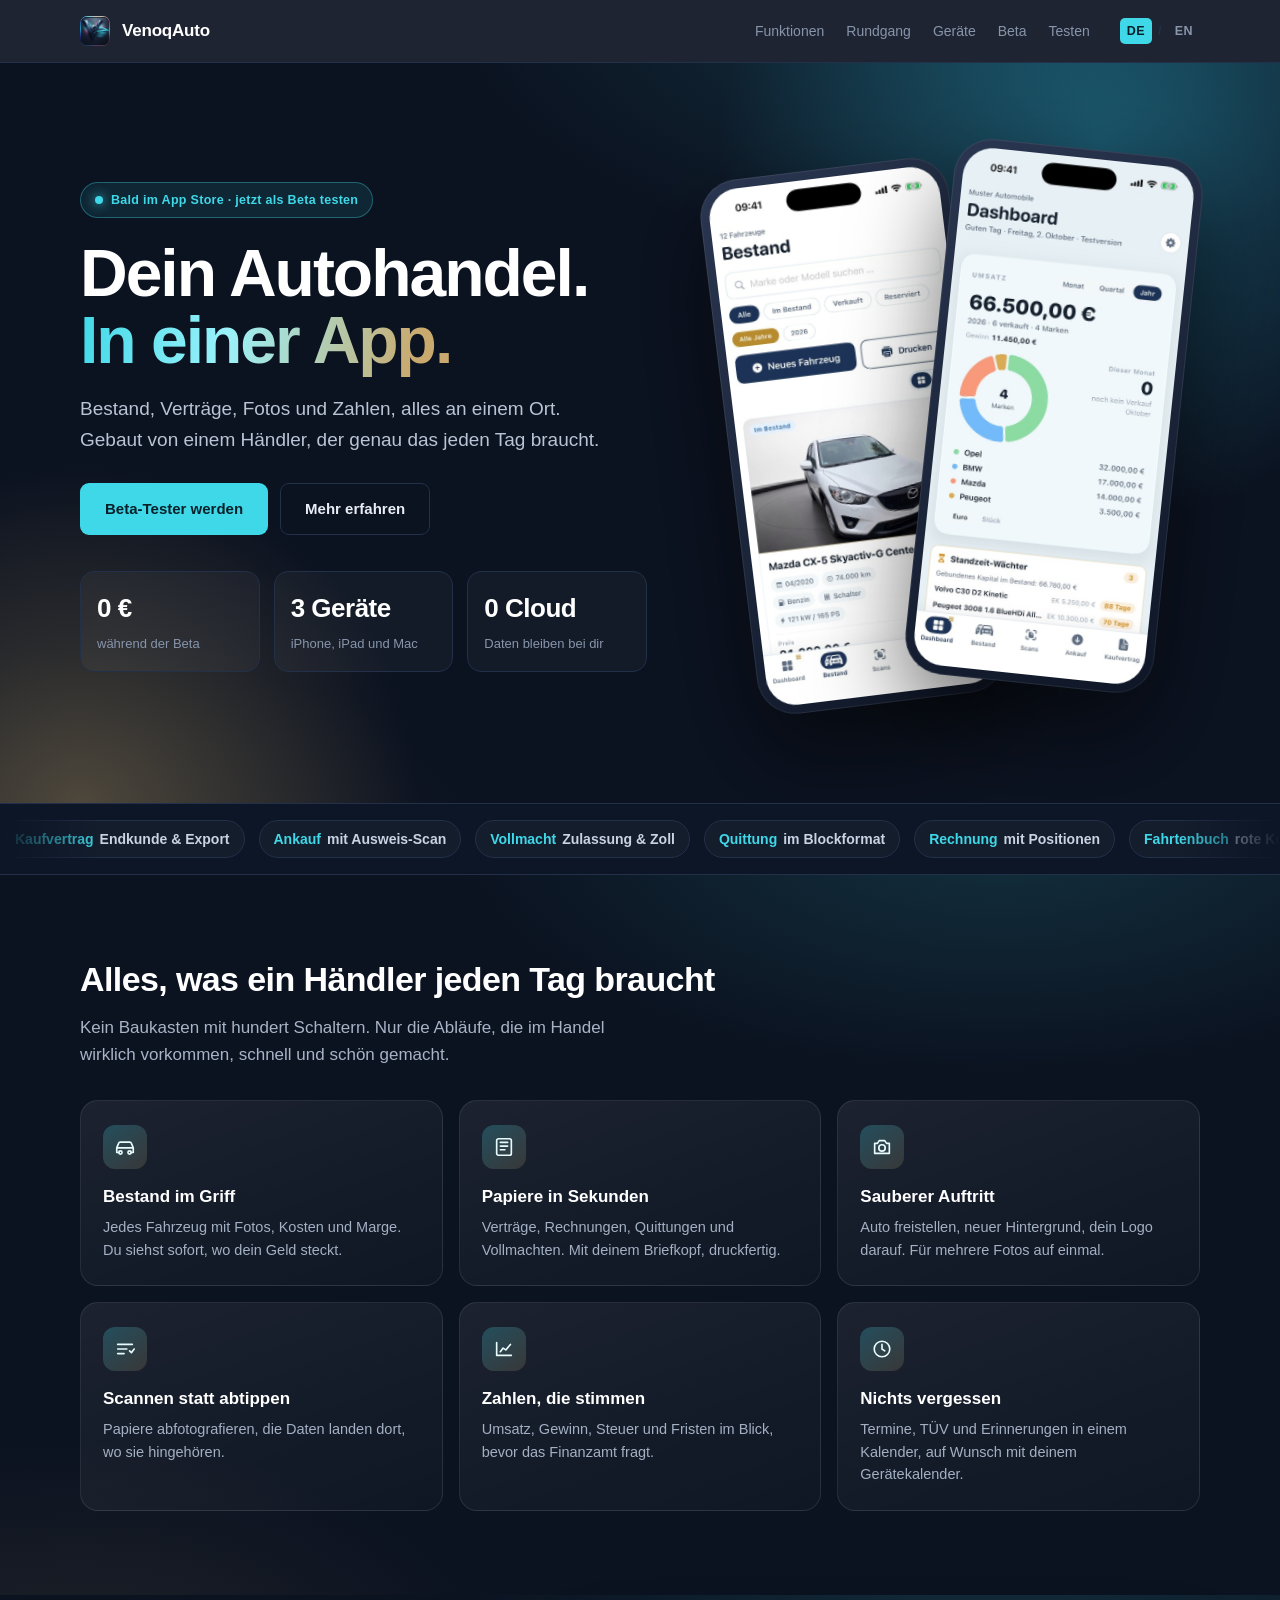
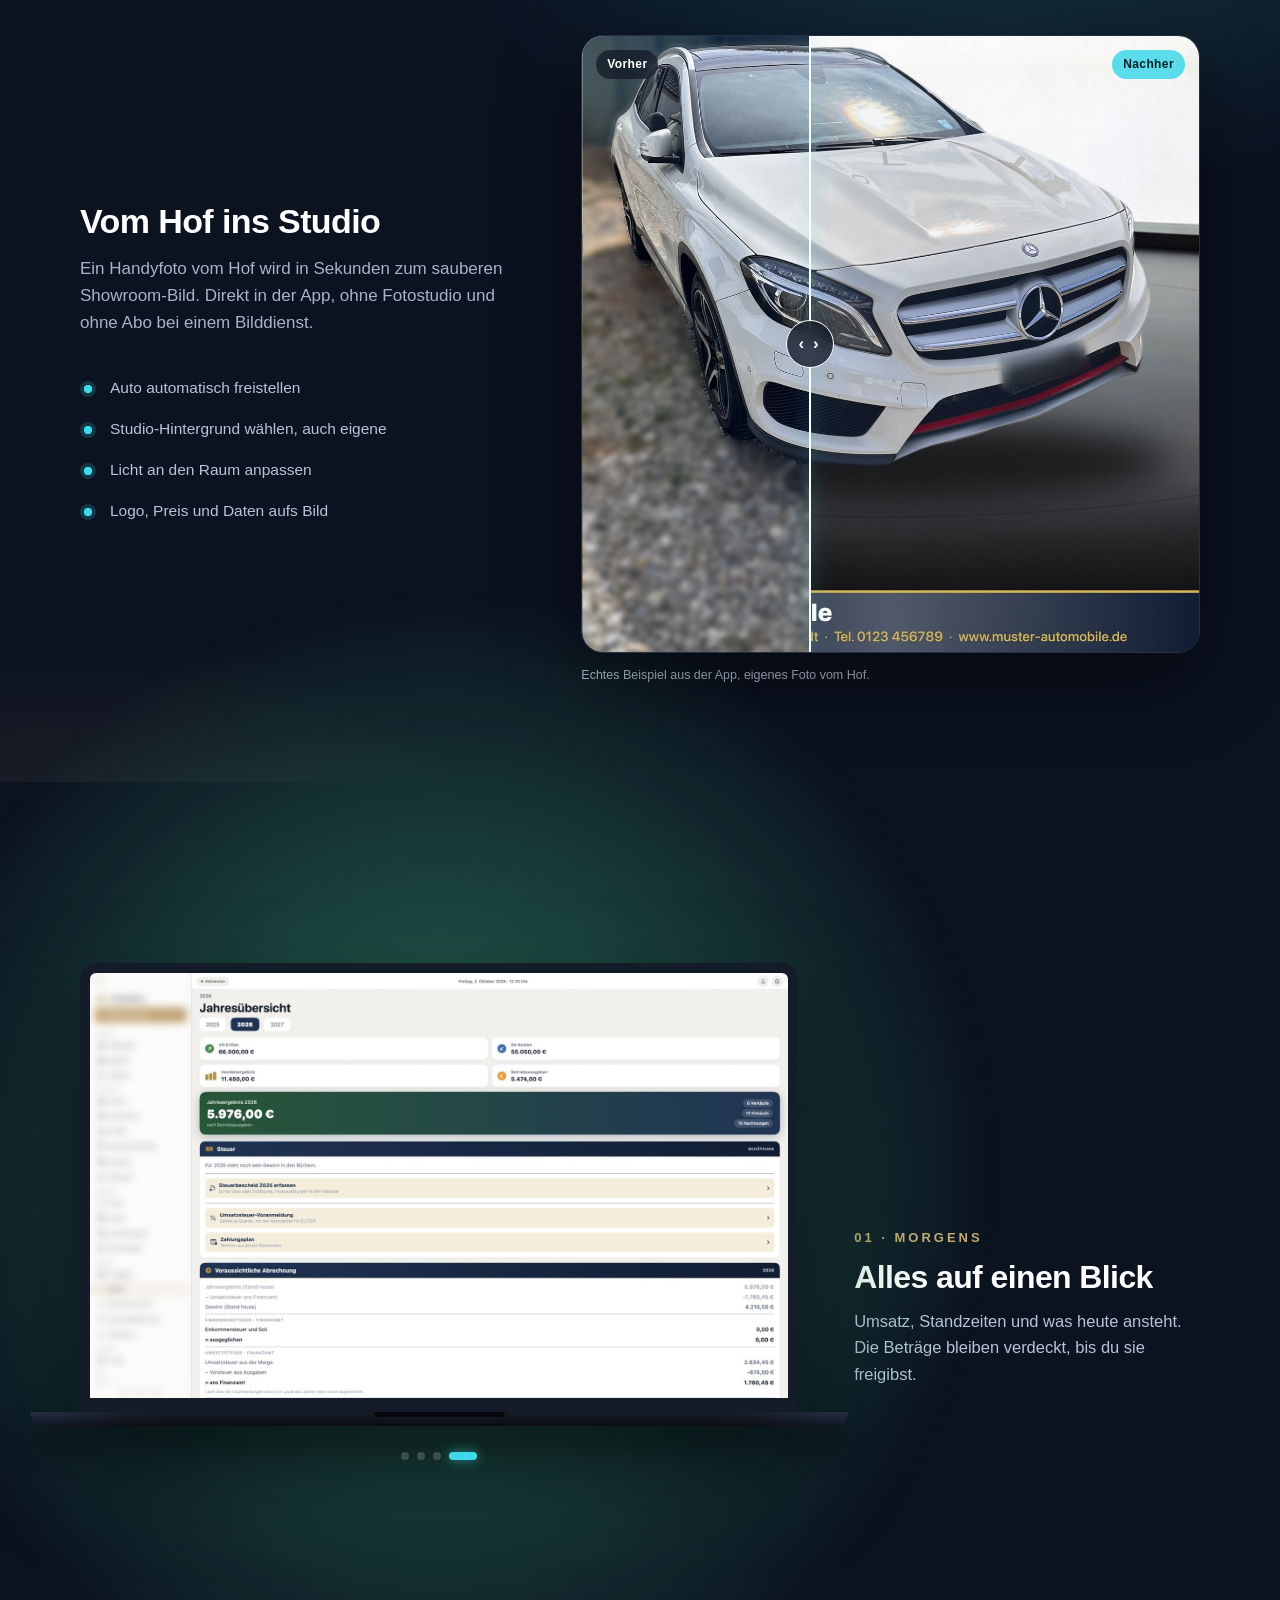
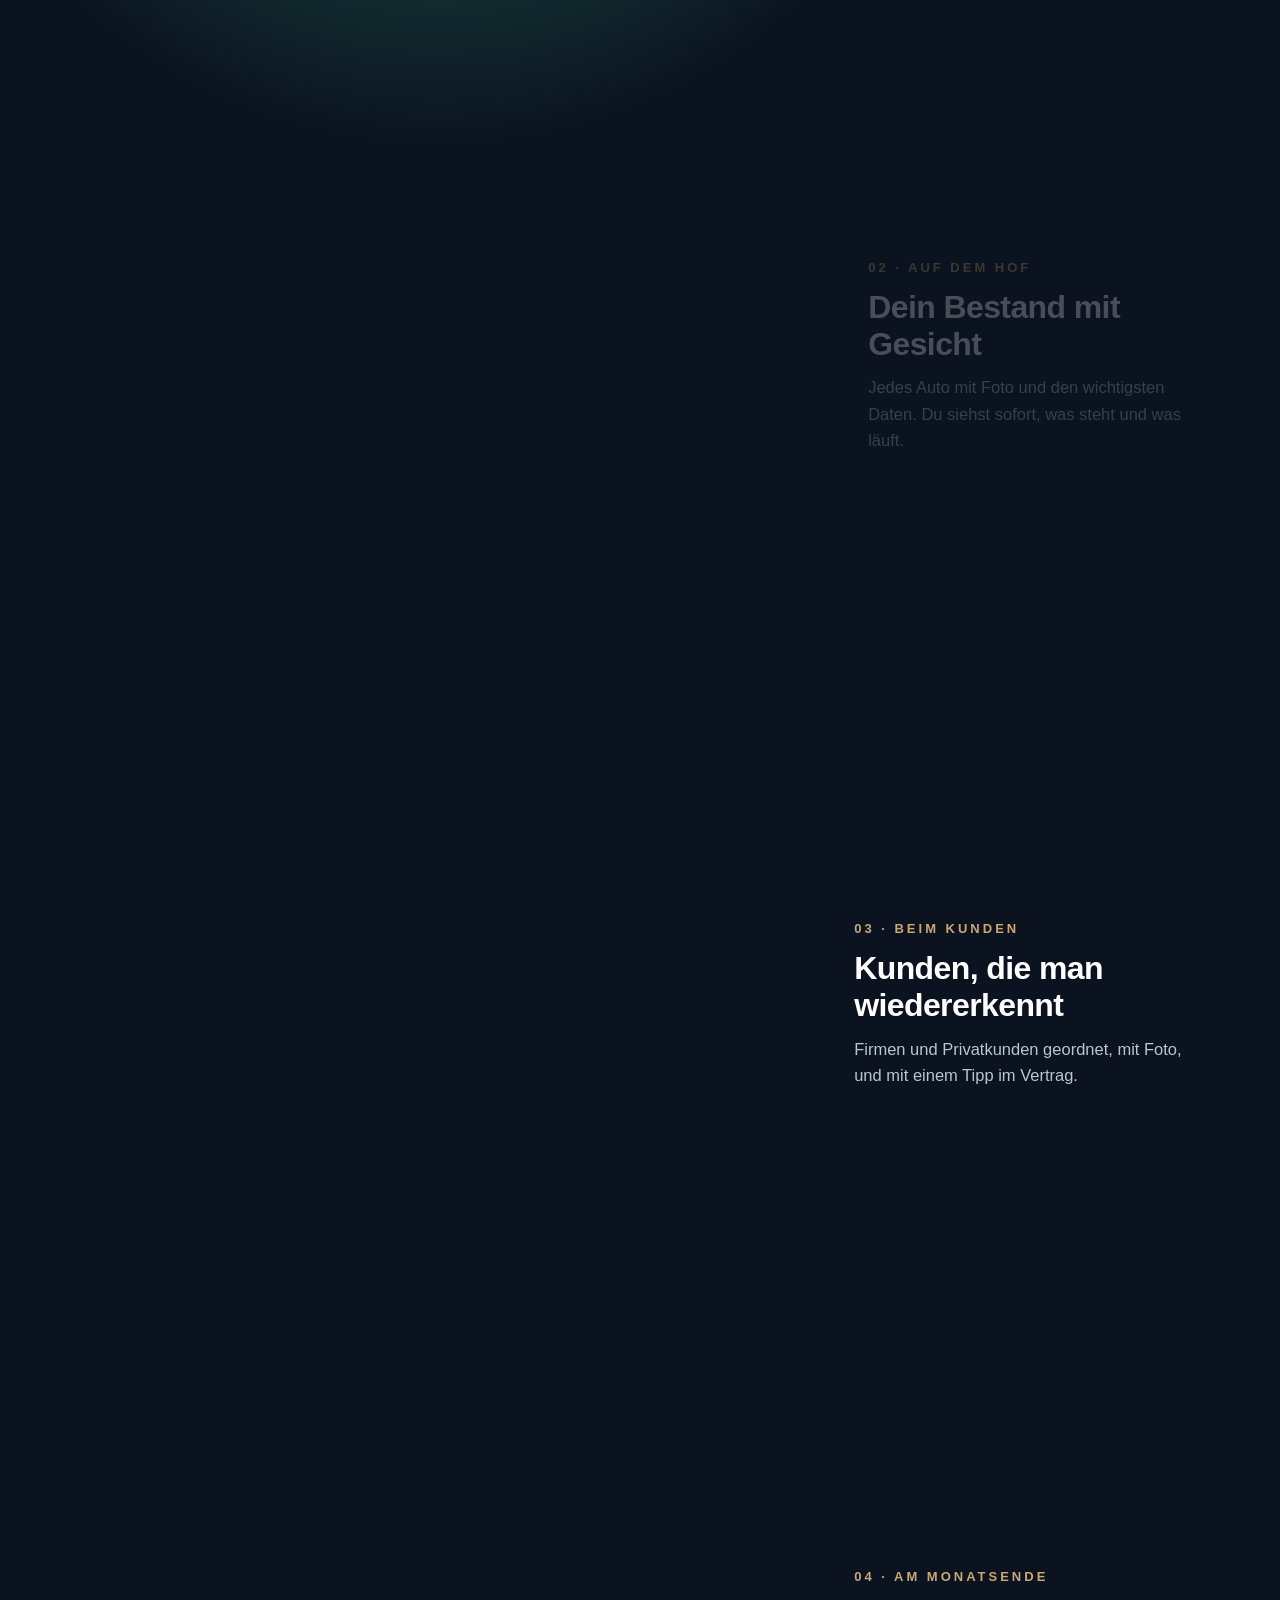
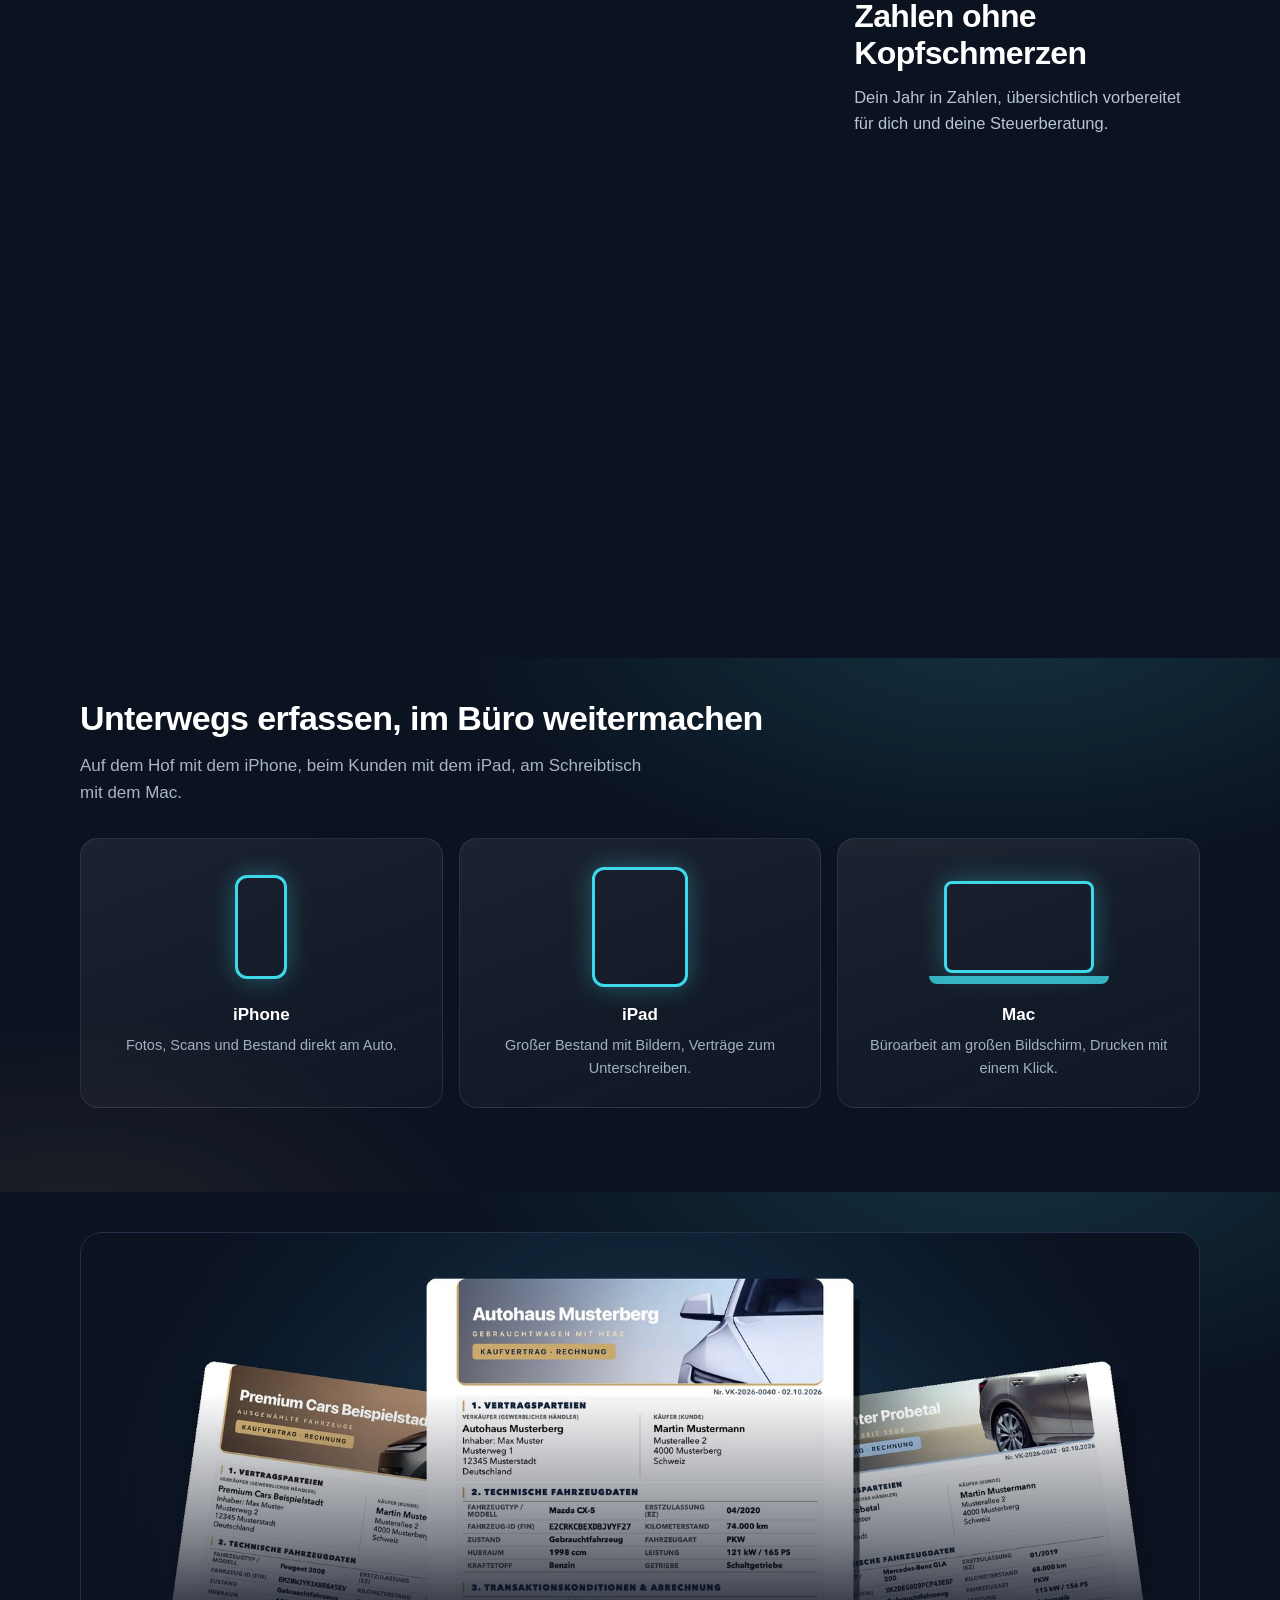
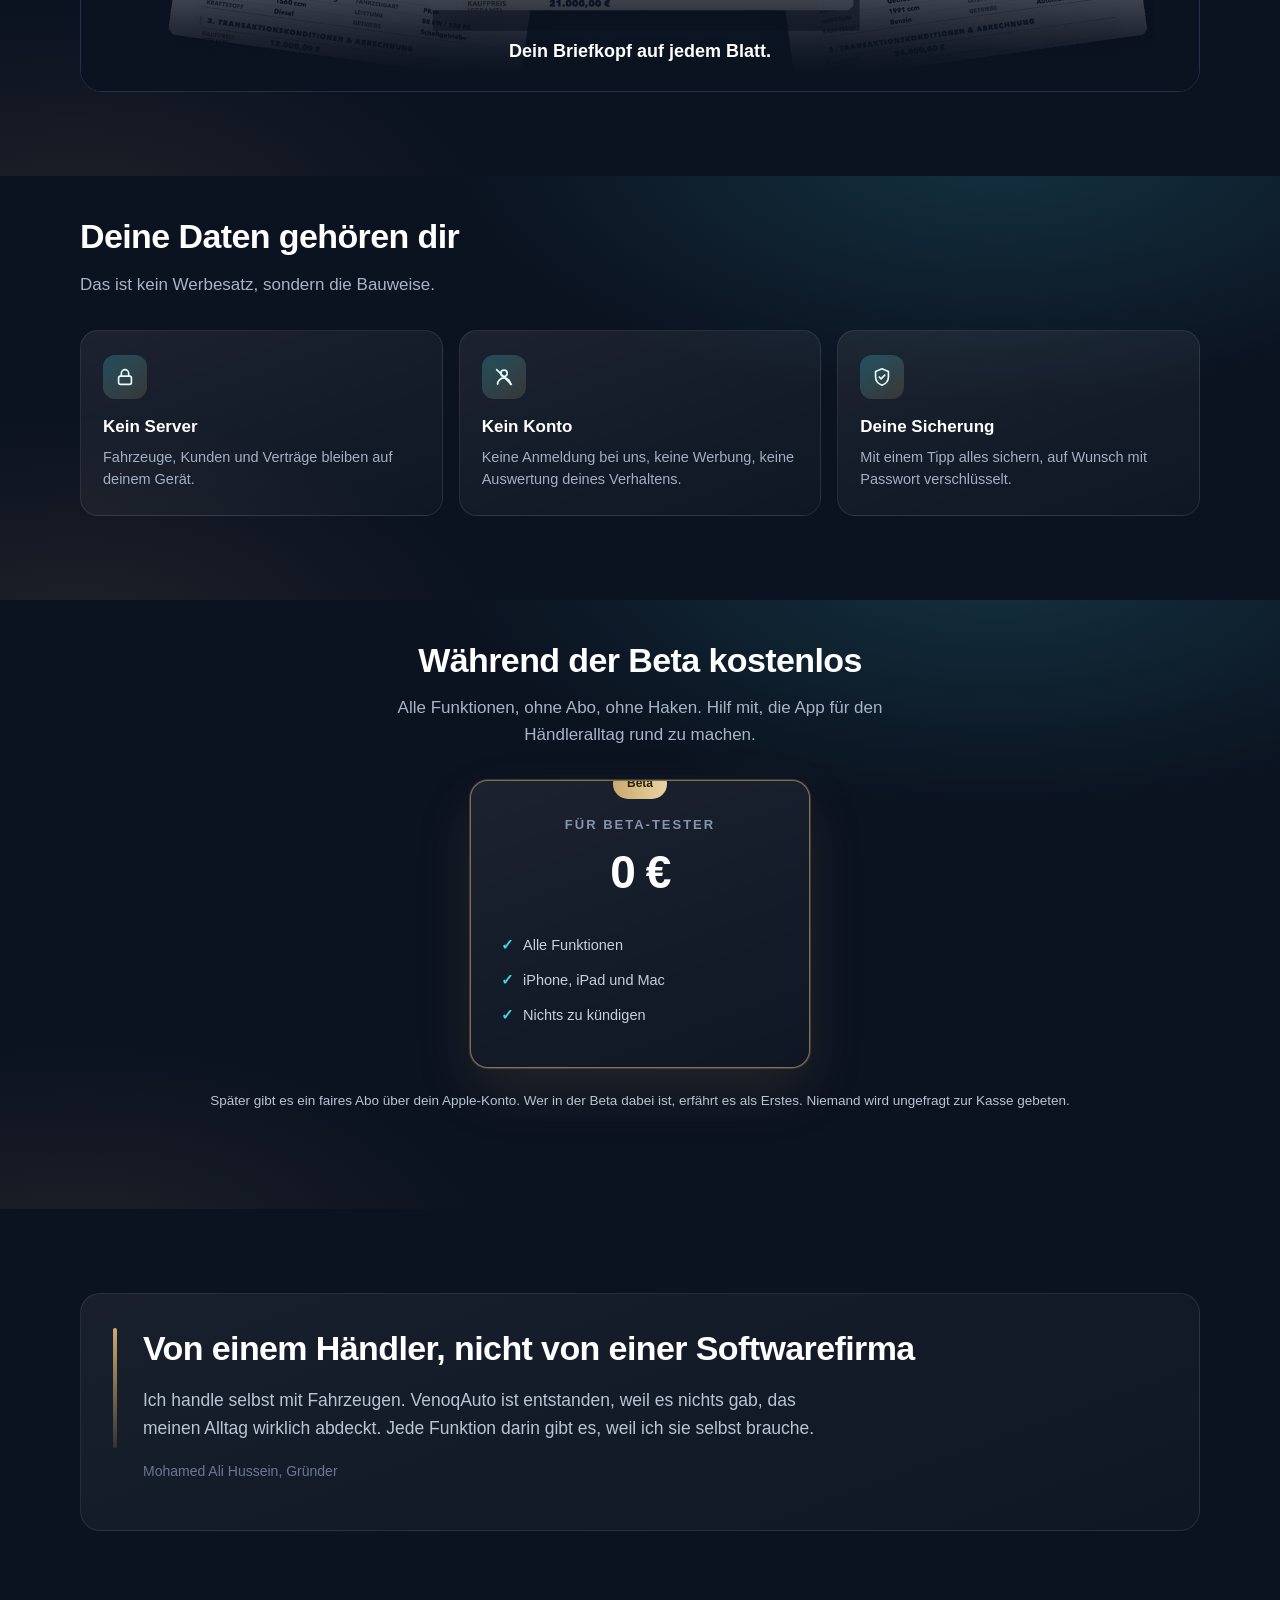
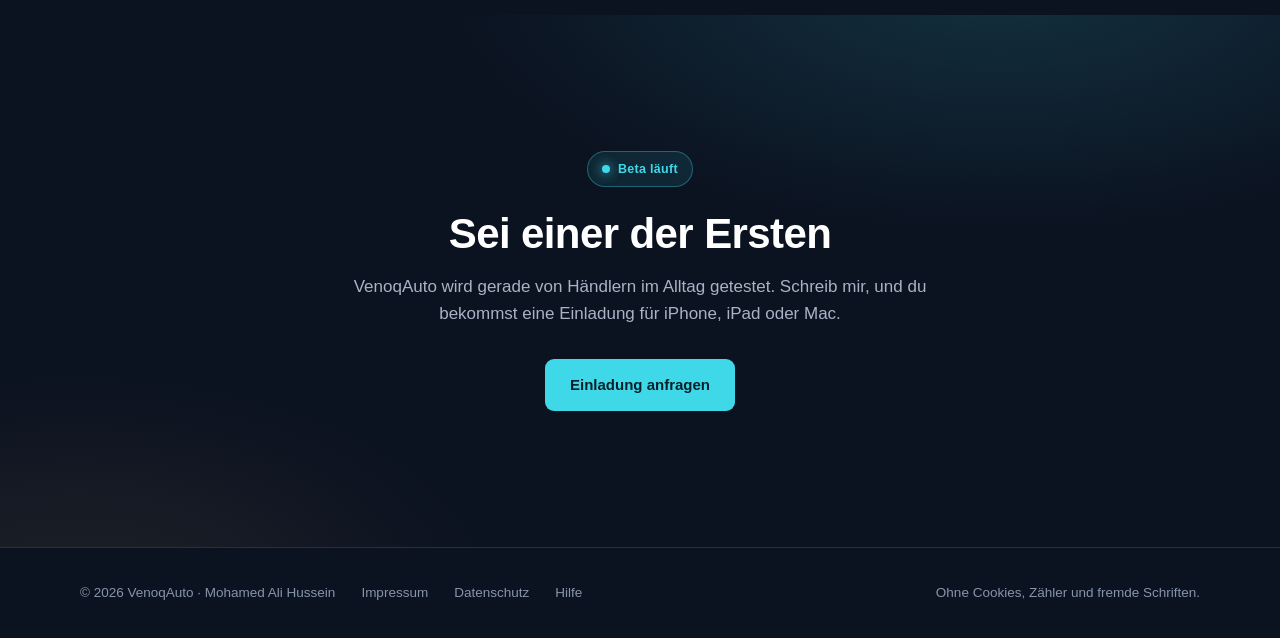
==== index.html @ f3a0720b "VenoqAuto Website Co-Authored-By: Claude Opus 5.5 <noreply@anthropic.com>" ====
<!DOCTYPE html>
<html lang="de">
<head>
<meta charset="utf-8">
<meta name="viewport" content="width=device-width, initial-scale=1">
<title>VenoqAuto · Die App für Fahrzeughändler</title>
<meta name="description" content="Bestand, Verträge, Fotos und Zahlen in einer App für iPhone, iPad und Mac. Von einem Fahrzeughändler gebaut. Deine Daten bleiben auf deinem Gerät.">
<link rel="icon" href="favicon.png">
<link rel="apple-touch-icon" href="bilder/apple-touch-icon.png">
<link rel="alternate" hreflang="en" href="en/index.html">
<link rel="stylesheet" href="style.css">
</head>
<body>
<div class="fortschritt" aria-hidden="true"></div>

<header class="kopf bahn">
  <div class="mitte">
    <img src="icon.png" alt="">
    <span class="name">VenoqAuto</span>
    <nav>
      <a href="#koennen">Funktionen</a>
      <a href="#rundgang">Rundgang</a>
      <a href="#geraete">Geräte</a>
      <a href="#preise">Beta</a>
      <a href="#kontakt">Testen</a>
    </nav>
    <div class="sprache"><a class="aktiv" href="index.html">DE</a><span>/</span><a href="en/index.html">EN</a></div>
  </div>
</header>

<!-- Aufmacher -->
<div class="dunkel">
  <div class="held2 bahn">
    <div class="mitte">
      <div>
        <div class="plakette"><i></i> Bald im App Store · jetzt als Beta testen</div>
        <h1>Dein Autohandel.<br><span class="glanz">In einer App.</span></h1>
        <p class="vor">Bestand, Verträge, Fotos und Zahlen, alles an einem Ort.
        Gebaut von einem Händler, der genau das jeden Tag braucht.</p>
        <div class="knoepfe">
          <a class="knopf knopf-voll" href="#kontakt">Beta-Tester werden</a>
          <a class="knopf knopf-leer" href="#koennen">Mehr erfahren</a>
        </div>
        <div class="leiste-zahlen">
          <div><strong>0 €</strong><span>während der Beta</span></div>
          <div><strong>3 Geräte</strong><span>iPhone, iPad und Mac</span></div>
          <div><strong>0 Cloud</strong><span>Daten bleiben bei dir</span></div>
        </div>
      </div>
      <div class="telefone" aria-hidden="true">
        <div class="telefon a"><img src="bilder/bestand.jpg" alt=""></div>
        <div class="telefon b"><img src="bilder/dashboard.jpg" alt=""></div>
      </div>
    </div>
  </div>
</div>

<div class="laufband" aria-hidden="true"><div class="laufband-maske"><div class="laufband-spur"><span><b>Kaufvertrag</b>Endkunde & Export</span><span><b>Ankauf</b>mit Ausweis-Scan</span><span><b>Vollmacht</b>Zulassung & Zoll</span><span><b>Quittung</b>im Blockformat</span><span><b>Rechnung</b>mit Positionen</span><span><b>Fahrtenbuch</b>rote Kennzeichen</span><span><b>Showroom</b>Hintergrund & Licht</span><span><b>Scans</b>Belege sortiert</span><span><b>Steuer</b>Jahr im Überblick</span><span><b>F-Gas</b>Bericht fertig</span><span><b>Kalender</b>TÜV & Termine</span><span><b>Backup</b>verschlüsselt</span><span><b>Kaufvertrag</b>Endkunde & Export</span><span><b>Ankauf</b>mit Ausweis-Scan</span><span><b>Vollmacht</b>Zulassung & Zoll</span><span><b>Quittung</b>im Blockformat</span><span><b>Rechnung</b>mit Positionen</span><span><b>Fahrtenbuch</b>rote Kennzeichen</span><span><b>Showroom</b>Hintergrund & Licht</span><span><b>Scans</b>Belege sortiert</span><span><b>Steuer</b>Jahr im Überblick</span><span><b>F-Gas</b>Bericht fertig</span><span><b>Kalender</b>TÜV & Termine</span><span><b>Backup</b>verschlüsselt</span></div></div></div>

<!-- Funktionen: Versprechen statt Bauplan -->
<section id="koennen" class="dunkel bahn">
  <div class="mitte">
    <h2 class="zeig">Alles, was ein Händler jeden Tag braucht</h2>
    <p class="leitsatz zeig">Kein Baukasten mit hundert Schaltern. Nur die Abläufe, die im Handel wirklich vorkommen, schnell und schön gemacht.</p>
    <div class="raster">
      <div class="glas zeig">
        <div class="symbol"><svg viewBox="0 0 24 24"><path d="M3 13l2-5a2 2 0 0 1 2-1.3h10A2 2 0 0 1 19 8l2 5v5h-2.5M3 13v5h2.5M3 13h18"/><circle cx="7" cy="18" r="1.8"/><circle cx="17" cy="18" r="1.8"/></svg></div>
        <h3>Bestand im Griff</h3>
        <p>Jedes Fahrzeug mit Fotos, Kosten und Marge. Du siehst sofort, wo dein Geld steckt.</p>
      </div>
      <div class="glas zeig">
        <div class="symbol"><svg viewBox="0 0 24 24"><rect x="4" y="3" width="16" height="18" rx="2"/><path d="M8 7h8M8 11h8M8 15h5"/></svg></div>
        <h3>Papiere in Sekunden</h3>
        <p>Verträge, Rechnungen, Quittungen und Vollmachten. Mit deinem Briefkopf, druckfertig.</p>
      </div>
      <div class="glas zeig">
        <div class="symbol"><svg viewBox="0 0 24 24"><path d="M4 8h3l2-3h6l2 3h3v11H4z"/><circle cx="12" cy="13" r="3.5"/></svg></div>
        <h3>Sauberer Auftritt</h3>
        <p>Auto freistellen, neuer Hintergrund, dein Logo darauf. Für mehrere Fotos auf einmal.</p>
      </div>
      <div class="glas zeig">
        <div class="symbol"><svg viewBox="0 0 24 24"><path d="M4 7h16M4 12h10M4 17h7"/><path d="M17 14l2 2 3-4"/></svg></div>
        <h3>Scannen statt abtippen</h3>
        <p>Papiere abfotografieren, die Daten landen dort, wo sie hingehören.</p>
      </div>
      <div class="glas zeig">
        <div class="symbol"><svg viewBox="0 0 24 24"><path d="M4 19V5M4 19h16"/><path d="M8 15l3-4 3 2 5-6"/></svg></div>
        <h3>Zahlen, die stimmen</h3>
        <p>Umsatz, Gewinn, Steuer und Fristen im Blick, bevor das Finanzamt fragt.</p>
      </div>
      <div class="glas zeig">
        <div class="symbol"><svg viewBox="0 0 24 24"><circle cx="12" cy="12" r="8.5"/><path d="M12 7v5l3 2"/></svg></div>
        <h3>Nichts vergessen</h3>
        <p>Termine, TÜV und Erinnerungen in einem Kalender, auf Wunsch mit deinem Gerätekalender.</p>
      </div>
    </div>
  </div>
</section>

<section id="showroom" class="dunkel bahn">
  <div class="mitte vn-gitter">
    <div class="zeig">
      <h2>Vom Hof ins Studio</h2>
      <p class="leitsatz">Ein Handyfoto vom Hof wird in Sekunden zum sauberen Showroom-Bild. Direkt in der App, ohne Fotostudio und ohne Abo bei einem Bilddienst.</p>
      <ul><li>Auto automatisch freistellen</li><li>Studio-Hintergrund wählen, auch eigene</li><li>Licht an den Raum anpassen</li><li>Logo, Preis und Daten aufs Bild</li></ul>
    </div>
    <div class="zeig">
      <div class="vergleich" style="--pos:50%">
        <img src="bilder/showroom_nachher.jpg" alt="Showroom-Bild aus der App" loading="lazy">
        <img class="vorher" src="bilder/showroom_vorher.jpg" alt="Originalfoto vom Hof" loading="lazy">
        <div class="griff"></div>
        <span class="etikett l">Vorher</span><span class="etikett r">Nachher</span>
        <input type="range" min="0" max="100" value="50" aria-label="Vorher und Nachher vergleichen">
      </div>
      <p class="vn-fuss">Echtes Beispiel aus der App, eigenes Foto vom Hof.</p>
    </div>
  </div>
</section>

<!-- Rundgang: Mac bleibt stehen, Bildschirm wechselt beim Scrollen -->
<section id="rundgang" class="dunkel bahn rundgang">
  <div class="mitte rg-gitter">
    <div class="rg-buehne" aria-hidden="true">
      <div class="rg-licht"></div>
      <div class="mac">
        <div class="mac-schirm">
          <img class="rg-bild aktiv" src="bilder/mac_dashboard.jpg" alt="">
          <img class="rg-bild" src="bilder/mac_bestand.jpg" alt="" loading="lazy">
          <img class="rg-bild" src="bilder/mac_kunden.jpg" alt="" loading="lazy">
          <img class="rg-bild" src="bilder/mac_steuer.jpg" alt="" loading="lazy">
        </div>
        <div class="mac-fuss"></div>
      </div>
      <div class="rg-punkte"><i class="aktiv"></i><i></i><i></i><i></i></div>
    </div>
    <div class="rg-texte">
      <div class="rg-schritt aktiv" data-farbe="rgba(63,216,232,.55)">
        <span class="nr">01 · MORGENS</span>
        <h3>Alles auf einen Blick</h3>
        <p>Umsatz, Standzeiten und was heute ansteht. Die Beträge bleiben verdeckt, bis du sie freigibst.</p>
        <img class="rg-handy" src="bilder/mac_dashboard.jpg" alt="Dashboard der App" loading="lazy">
      </div>
      <div class="rg-schritt" data-farbe="rgba(201,169,110,.55)">
        <span class="nr">02 · AUF DEM HOF</span>
        <h3>Dein Bestand mit Gesicht</h3>
        <p>Jedes Auto mit Foto und den wichtigsten Daten. Du siehst sofort, was steht und was läuft.</p>
        <img class="rg-handy" src="bilder/mac_bestand.jpg" alt="Fahrzeugbestand als Kacheln" loading="lazy">
      </div>
      <div class="rg-schritt" data-farbe="rgba(120,140,255,.50)">
        <span class="nr">03 · BEIM KUNDEN</span>
        <h3>Kunden, die man wiedererkennt</h3>
        <p>Firmen und Privatkunden geordnet, mit Foto, und mit einem Tipp im Vertrag.</p>
        <img class="rg-handy" src="bilder/mac_kunden.jpg" alt="Kundenliste" loading="lazy">
      </div>
      <div class="rg-schritt" data-farbe="rgba(70,200,140,.50)">
        <span class="nr">04 · AM MONATSENDE</span>
        <h3>Zahlen ohne Kopfschmerzen</h3>
        <p>Dein Jahr in Zahlen, übersichtlich vorbereitet für dich und deine Steuerberatung.</p>
        <img class="rg-handy" src="bilder/mac_steuer.jpg" alt="Jahresübersicht" loading="lazy">
      </div>
    </div>
  </div>
</section>

<!-- Geraete -->
<section id="geraete" class="dunkel bahn">
  <div class="mitte">
    <h2 class="zeig">Unterwegs erfassen, im Büro weitermachen</h2>
    <p class="leitsatz zeig">Auf dem Hof mit dem iPhone, beim Kunden mit dem iPad, am Schreibtisch mit dem Mac.</p>
    <div class="geraete">
      <div class="glas geraet zeig"><div class="bildchen"><div class="form-phone"></div></div><h3>iPhone</h3><p>Fotos, Scans und Bestand direkt am Auto.</p></div>
      <div class="glas geraet zeig"><div class="bildchen"><div class="form-pad"></div></div><h3>iPad</h3><p>Großer Bestand mit Bildern, Verträge zum Unterschreiben.</p></div>
      <div class="glas geraet zeig"><div class="bildchen"><div class="form-mac"></div></div><h3>Mac</h3><p>Büroarbeit am großen Bildschirm, Drucken mit einem Klick.</p></div>
    </div>
  </div>
</section>

<!-- Papiere: nur ein Anschnitt -->
<section class="dunkel bahn">
  <div class="mitte">
    <div class="vorhang zeig">
      <img src="bilder/papiere_banner.jpg" alt="Fertige Vordrucke aus der App mit eigenem Briefkopf" loading="lazy">
      <div class="ueber">Dein Briefkopf auf jedem Blatt.</div>
    </div>
  </div>
</section>

<!-- Datenschutz-Versprechen -->
<section id="daten" class="dunkel bahn">
  <div class="mitte">
    <h2 class="zeig">Deine Daten gehören dir</h2>
    <p class="leitsatz zeig">Das ist kein Werbesatz, sondern die Bauweise.</p>
    <div class="raster">
      <div class="glas zeig"><div class="symbol"><svg viewBox="0 0 24 24"><rect x="5" y="11" width="14" height="9" rx="2"/><path d="M8 11V8a4 4 0 0 1 8 0v3"/></svg></div><h3>Kein Server</h3><p>Fahrzeuge, Kunden und Verträge bleiben auf deinem Gerät.</p></div>
      <div class="glas zeig"><div class="symbol"><svg viewBox="0 0 24 24"><circle cx="12" cy="8" r="3.5"/><path d="M5 20a7 7 0 0 1 14 0"/><path d="M4 4l16 16"/></svg></div><h3>Kein Konto</h3><p>Keine Anmeldung bei uns, keine Werbung, keine Auswertung deines Verhaltens.</p></div>
      <div class="glas zeig"><div class="symbol"><svg viewBox="0 0 24 24"><path d="M12 3l7 3v6c0 4.5-3 7.5-7 9-4-1.5-7-4.5-7-9V6z"/><path d="M9 12l2 2 4-4"/></svg></div><h3>Deine Sicherung</h3><p>Mit einem Tipp alles sichern, auf Wunsch mit Passwort verschlüsselt.</p></div>
    </div>
  </div>
</section>

<!-- Beta: kostenlos -->
<section id="preise" class="dunkel bahn">
  <div class="mitte">
    <h2 class="zeig" style="text-align:center">Während der Beta kostenlos</h2>
    <p class="leitsatz zeig" style="text-align:center;margin-left:auto;margin-right:auto">Alle Funktionen, ohne Abo, ohne Haken. Hilf mit, die App für den Händleralltag rund zu machen.</p>
    <div class="preise" style="grid-template-columns:minmax(0,340px);justify-content:center">
      <div class="glas preis empfohlen zeig">
        <div class="band">Beta</div>
        <div class="titel">Für Beta-Tester</div>
        <div class="betrag">0 €</div>
        <ul><li>Alle Funktionen</li><li>iPhone, iPad und Mac</li><li>Nichts zu kündigen</li></ul>
      </div>
    </div>
    <p class="preis-fuss zeig">Später gibt es ein faires Abo über dein Apple-Konto. Wer in der Beta dabei ist, erfährt es als Erstes. Niemand wird ungefragt zur Kasse gebeten.</p>
  </div>
</section>

<!-- Gruender, kurz -->
<section class="bahn gruender-band">
  <div class="mitte">
    <div class="gruender">
      <div class="strich"></div>
      <div>
        <h2>Von einem Händler, nicht von einer Softwarefirma</h2>
        <p>Ich handle selbst mit Fahrzeugen. VenoqAuto ist entstanden, weil es nichts gab,
        das meinen Alltag wirklich abdeckt. Jede Funktion darin gibt es, weil ich sie selbst brauche.</p>
        <p class="signatur">Mohamed Ali Hussein, Gründer</p>
      </div>
    </div>
  </div>
</section>

<!-- Beta -->
<section id="kontakt" class="dunkel">
  <div class="ruf">
    <div class="mitte">
      <div class="plakette"><i></i> Beta läuft</div>
      <h2>Sei einer der Ersten</h2>
      <p class="leitsatz" style="margin-left:auto;margin-right:auto">VenoqAuto wird gerade von Händlern im Alltag getestet. Schreib mir, und du bekommst eine Einladung für iPhone, iPad oder Mac.</p>
      <div class="knoepfe" style="justify-content:center">
        <a class="knopf knopf-voll" href="mailto:info@venoqauto.de?subject=VenoqAuto%20Beta">Einladung anfragen</a>
      </div>
    </div>
  </div>
</section>

<footer class="fuss bahn">
  <div class="mitte">
    <span>© 2026 VenoqAuto · Mohamed Ali Hussein</span>
    <a href="impressum.html">Impressum</a>
    <a href="datenschutz.html">Datenschutz</a>
    <a href="support.html">Hilfe</a>
    <span class="rechts">Ohne Cookies, Zähler und fremde Schriften.</span>
  </div>
</footer>

<script>
// Sanftes Einblenden beim Scrollen. Ohne JavaScript ist alles sofort sichtbar.
(function () {
  var teile = document.querySelectorAll('.zeig');
  if (!('IntersectionObserver' in window)) { teile.forEach(function (t) { t.classList.add('da'); }); return; }
  var b = new IntersectionObserver(function (e) {
    e.forEach(function (x) { if (x.isIntersecting) { x.target.classList.add('da'); b.unobserve(x.target); } });
  }, { threshold: 0.12 });
  teile.forEach(function (t) { b.observe(t); });
})();

// Rundgang: der Abschnitt in der Bildschirmmitte bestimmt das Bild im Mac.
(function () {
  var schritte = document.querySelectorAll('.rg-schritt');
  var bilder = document.querySelectorAll('.rg-bild');
  var punkte = document.querySelectorAll('.rg-punkte i');
  var licht = document.querySelector('.rg-licht');
  if (!schritte.length || !('IntersectionObserver' in window)) return;
  function zeige(i) {
    schritte.forEach(function (s, k) { s.classList.toggle('aktiv', k === i); });
    bilder.forEach(function (b, k) { b.classList.toggle('aktiv', k === i); });
    punkte.forEach(function (p, k) { p.classList.toggle('aktiv', k === i); });
    if (licht) licht.style.background = 'radial-gradient(closest-side, ' + schritte[i].dataset.farbe + ', rgba(0,0,0,0))';
  }
  var b = new IntersectionObserver(function (e) {
    e.forEach(function (x) { if (x.isIntersecting) zeige([].indexOf.call(schritte, x.target)); });
  }, { rootMargin: '-45% 0px -45% 0px' });
  schritte.forEach(function (s) { b.observe(s); });
})();

// Fortschritt, Lichtkarten, Telefon-Neigung, Vorher/Nachher (02.10.2026)
(function () {
  var ruhig = window.matchMedia('(prefers-reduced-motion: reduce)').matches;
  var balken = document.querySelector('.fortschritt');
  function scroll() {
    var h = document.documentElement, max = h.scrollHeight - h.clientHeight;
    if (balken) balken.style.transform = 'scaleX(' + (max > 0 ? h.scrollTop / max : 0) + ')';
  }
  window.addEventListener('scroll', scroll, { passive: true }); scroll();
  document.querySelectorAll('.glas').forEach(function (k) {
    k.addEventListener('pointermove', function (e) {
      var r = k.getBoundingClientRect();
      k.style.setProperty('--mx', (e.clientX - r.left) + 'px');
      k.style.setProperty('--my', (e.clientY - r.top) + 'px');
    });
  });
  var tel = document.querySelector('.telefone');
  if (tel && !ruhig && window.matchMedia('(pointer: fine)').matches) {
    var held = document.querySelector('.held2');
    held.addEventListener('pointermove', function (e) {
      var r = held.getBoundingClientRect();
      var x = (e.clientX - r.left) / r.width - .5, y = (e.clientY - r.top) / r.height - .5;
      tel.style.transform = 'perspective(1200px) rotateY(' + (x * 8) + 'deg) rotateX(' + (-y * 6) + 'deg)';
    });
    held.addEventListener('pointerleave', function () { tel.style.transform = ''; });
  }
  document.querySelectorAll('.vergleich').forEach(function (v) {
    var r = v.querySelector('input');
    function setze() { v.style.setProperty('--pos', r.value + '%'); }
    r.addEventListener('input', setze);
    // Einmal kurz zeigen, dass man schieben kann
    if (!ruhig && 'IntersectionObserver' in window) {
      var b = new IntersectionObserver(function (e) {
        if (!e[0].isIntersecting) return; b.disconnect();
        var t0 = null;
        function schritt(t) { if (!t0) t0 = t; var p = Math.min(1, (t - t0) / 1600);
          r.value = 50 + Math.sin(p * Math.PI * 2) * 22; setze(); if (p < 1) requestAnimationFrame(schritt); }
        requestAnimationFrame(schritt);
      }, { threshold: 0.6 });
      b.observe(v);
    }
  });
})();
</script>
<noscript><style>.zeig{opacity:1;transform:none}</style></noscript>
</body>
</html>
---- style.css ----
/* VenoqAuto — Farben aus dem App-Icon abgeleitet:
   tiefes Navy als Grund, das Cyan des Neon-Autos als Akzent,
   das Messing aus den Vertrags-Layouts als zweite Farbe.
   KEINE externen Schriften: Google Fonts uebertraegt die IP des
   Besuchers in die USA, das ist in Deutschland schon abgemahnt worden.
   Systemschriften halten die Seite anfragefrei. */

:root {
  --grund:      #0B1220;
  --grund-hoch: #141E31;
  --grund-rand: #22304A;
  --papier:     #F4F6F9;
  --papier-2:   #FFFFFF;
  --tinte:      #101825;
  --tinte-hell: #E9EEF6;
  --leise:      #8795AB;
  --leise-hell: #6B7891;
  --neon:       #3FD8E8;
  --messing:    #C9A96E;
  --schrift: -apple-system, BlinkMacSystemFont, "Segoe UI", Roboto,
             "Helvetica Neue", Arial, sans-serif;
  --breit: 1120px;
}

* { box-sizing: border-box; }
html { scroll-behavior: smooth; }
body {
  margin: 0; font-family: var(--schrift); color: var(--tinte);
  background: var(--papier-2); line-height: 1.6;
  -webkit-font-smoothing: antialiased;
}
img { max-width: 100%; display: block; }
a { color: inherit; }

.bahn { padding: 0 22px; }
.mitte { max-width: var(--breit); margin: 0 auto; }

/* ── Kopfleiste ────────────────────────────────────────────── */
.kopf {
  position: sticky; top: 0; z-index: 20;
  background: rgba(11,18,32,.92); backdrop-filter: blur(10px);
  border-bottom: 1px solid var(--grund-rand);
}
.kopf .mitte { display: flex; align-items: center; gap: 12px; height: 62px; }
.kopf img { width: 30px; height: 30px; border-radius: 7px; }
.kopf .name { color: #fff; font-weight: 800; font-size: 17px; letter-spacing: -.2px; }
.kopf nav { margin-left: auto; display: flex; gap: 22px; }
.kopf nav a {
  color: var(--leise); text-decoration: none; font-size: 14px; font-weight: 500;
}
.kopf nav a:hover, .kopf nav a:focus-visible { color: var(--neon); }
.sprache { margin-left: 18px; display: flex; gap: 6px; align-items: center;
           font-size: 12.5px; font-weight: 700; letter-spacing: .4px; }
.sprache a { color: var(--leise); text-decoration: none; padding: 3px 7px; border-radius: 5px; }
.sprache a.aktiv { color: #06202A; background: var(--neon); }
.sprache a:not(.aktiv):hover { color: var(--neon); }
.sprache span { color: var(--grund-rand); }
@media (max-width: 680px) { .kopf .sprache { margin-left: auto; } }
.uebersetzt { background: #FFF8E8; border: 1px solid #E8D9B4; border-left: 3px solid var(--messing);
              border-radius: 0 9px 9px 0; padding: 14px 18px; margin: 0 0 26px; }
.uebersetzt p { margin: 0; font-size: 14.5px; color: #5A4A28; }

@media (max-width: 680px) { .kopf nav { display: none; } }

/* ── Dunkle Baender ────────────────────────────────────────── */
.dunkel {
  background:
    radial-gradient(900px 420px at 78% -8%, rgba(63,216,232,.16), transparent 62%),
    radial-gradient(700px 380px at 6% 110%, rgba(201,169,110,.10), transparent 60%),
    var(--grund);
  color: var(--tinte-hell);
}
.dunkel h2 { color: #fff; }
.dunkel p  { color: #B9C4D4; }

/* ── Aufmacher ─────────────────────────────────────────────── */
.held { padding: 64px 0 58px; }
.held .mitte { display: grid; grid-template-columns: 1.14fr .86fr; gap: 50px; align-items: center; }
.augenbraue {
  font-size: 11.5px; font-weight: 700; letter-spacing: 2.4px;
  text-transform: uppercase; color: var(--neon); margin-bottom: 16px;
}
.held h1 {
  margin: 0 0 18px; font-size: clamp(33px, 5.2vw, 52px); line-height: 1.08;
  font-weight: 800; letter-spacing: -1.1px; color: #fff; text-wrap: balance;
}
.held h1 em { font-style: normal; color: var(--neon); }
.held .vor { font-size: 18px; max-width: 30em; }
.knoepfe { display: flex; flex-wrap: wrap; gap: 12px; margin-top: 28px; }
.knopf {
  display: inline-block; padding: 13px 24px; border-radius: 9px;
  font-weight: 700; font-size: 15px; text-decoration: none; border: 1px solid transparent;
}
.knopf-voll { background: var(--neon); color: #06202A; }
.knopf-voll:hover { background: #63E3F0; }
.knopf-leer { border-color: var(--grund-rand); color: var(--tinte-hell); }
.knopf-leer:hover { border-color: var(--neon); color: var(--neon); }
.held-bild { position: relative; }
.held-bild img {
  border-radius: 20px; border: 1px solid var(--grund-rand);
  box-shadow: 0 28px 70px rgba(0,0,0,.5);
  /* Telefon-Bilder sind sehr hoch. Ohne Deckel zieht das den Aufmacher
     auf und die Ueberschrift rutscht ans untere Ende. */
  height: 468px; object-fit: cover; object-position: top center;
  width: 100%;
}
@media (max-width: 860px) {
  .held .mitte { grid-template-columns: 1fr; gap: 34px; }
  .held-bild { max-width: 300px; }
}

/* ── Abschnitte ────────────────────────────────────────────── */
section { padding: 66px 0; }
h2 {
  font-size: clamp(25px, 3.3vw, 34px); line-height: 1.18; font-weight: 800;
  letter-spacing: -.6px; margin: 0 0 14px; text-wrap: balance;
}
.leitsatz { font-size: 17px; color: var(--leise-hell); max-width: 34em; margin: 0 0 32px; }
.dunkel .leitsatz { color: #A8B4C6; }

/* ── Der Händler-Absatz ────────────────────────────────────── */
.gruender { display: grid; grid-template-columns: 4px 1fr; gap: 26px; align-items: start; }
.gruender .strich { background: linear-gradient(var(--messing), rgba(201,169,110,.15)); border-radius: 2px; min-height: 120px; }
.gruender p { font-size: 17.5px; max-width: 40em; }
.gruender .signatur { margin-top: 18px; font-size: 14px; color: var(--leise-hell); }

/* ── Karten ────────────────────────────────────────────────── */
.raster { display: grid; grid-template-columns: repeat(3, 1fr); gap: 16px; }
@media (max-width: 900px) { .raster { grid-template-columns: repeat(2, 1fr); } }
@media (max-width: 600px) { .raster { grid-template-columns: 1fr; } }
.karte {
  background: var(--papier); border: 1px solid #E2E7EE; border-radius: 13px;
  padding: 22px 20px;
}
.karte h3 { margin: 0 0 7px; font-size: 16px; font-weight: 700; letter-spacing: -.2px; }
.karte p { margin: 0; font-size: 14.5px; color: var(--leise-hell); line-height: 1.55; }
.dunkel .karte {
  background: var(--grund-hoch); border-color: var(--grund-rand);
}
.dunkel .karte h3 { color: #fff; }
.dunkel .karte p { color: #A3B0C3; }

/* ── Bilderreihe ───────────────────────────────────────────── */
.schau { display: grid; grid-template-columns: repeat(4, 1fr); gap: 14px; margin-top: 30px; }
.schau img { border-radius: 13px; border: 1px solid var(--grund-rand); }
@media (max-width: 860px) { .schau { grid-template-columns: repeat(2, 1fr); } }

.papiere {
  margin-top: 28px; border-radius: 15px; border: 1px solid #E2E7EE;
  /* Deckel, damit das Bild die Seite nicht erschlaegt */
  max-height: 400px; object-fit: cover; object-position: center 40%; width: 100%;
}

/* ── Zahlenreihe ───────────────────────────────────────────── */
.zahlen { display: flex; flex-wrap: wrap; gap: 40px; margin-top: 32px; }
.zahlen div strong {
  display: block; font-size: 30px; font-weight: 800; color: var(--neon);
  letter-spacing: -.8px; font-variant-numeric: tabular-nums;
}
.zahlen div span { font-size: 13.5px; color: #A3B0C3; }
/* Auf dem Handy nebeneinander lassen, sonst rutscht die letzte Zahl
   allein in eine Zeile und reisst ein Loch. */
@media (max-width: 600px) {
  .zahlen { display: grid; grid-template-columns: repeat(3, 1fr); gap: 14px; }
  .zahlen div strong { font-size: 23px; }
  .zahlen div span { font-size: 11.5px; line-height: 1.35; display: block; }
}

/* ── Stand / Kontakt ───────────────────────────────────────── */
.hinweis {
  background: var(--papier); border: 1px solid #E2E7EE; border-left: 3px solid var(--messing);
  border-radius: 0 11px 11px 0; padding: 18px 22px; max-width: 46em;
}
.hinweis p { margin: 0; font-size: 15px; color: var(--leise-hell); }

.kontakt-liste { list-style: none; padding: 0; margin: 22px 0 0; }
.kontakt-liste li { margin-bottom: 9px; font-size: 16px; }
.kontakt-liste a { color: var(--neon); text-decoration: none; }
.kontakt-liste a:hover { text-decoration: underline; }

/* ── Fuss ──────────────────────────────────────────────────── */
.fuss { background: var(--grund); color: var(--leise); padding: 34px 0; border-top: 1px solid var(--grund-rand); }
.fuss .mitte { display: flex; flex-wrap: wrap; gap: 14px 26px; align-items: center; font-size: 13.5px; }
.fuss a { color: var(--leise); text-decoration: none; }
.fuss a:hover { color: var(--neon); }
.fuss .rechts { margin-left: auto; }
@media (max-width: 680px) { .fuss .rechts { margin-left: 0; } }

/* ── Rechtsseiten ──────────────────────────────────────────── */
.recht { max-width: 760px; margin: 0 auto; padding: 54px 22px 70px; }
.recht h1 { font-size: 32px; letter-spacing: -.7px; margin: 0 0 8px; }
.recht .stand { color: var(--leise-hell); font-size: 14px; margin-bottom: 30px; }
.recht h2 { font-size: 19px; margin: 30px 0 8px; letter-spacing: -.2px; }
.recht p, .recht li { font-size: 15.5px; color: #33404F; }
.recht ul { padding-left: 20px; }
.zurueck { display: inline-block; margin-bottom: 26px; font-size: 14px; color: var(--leise-hell); text-decoration: none; }
.zurueck:hover { color: var(--tinte); }

:focus-visible { outline: 2px solid var(--neon); outline-offset: 2px; border-radius: 4px; }
@media (prefers-reduced-motion: reduce) { html { scroll-behavior: auto; } }

/* ═══════════ Neuauftritt 02.10.2026: mehr Wirkung, weniger verraten ═══════════ */
.held2 { position: relative; overflow: hidden; padding: 84px 0 96px; }
.held2::before, .held2::after {
  content: ""; position: absolute; border-radius: 50%; z-index: 0; pointer-events: none;
  animation: schweben 16s ease-in-out infinite alternate;
}
/* Weiche Leuchtflecken als Verlauf (Unschaerfe-Filter wird nicht ueberall gezeichnet) */
.held2::before { width: 760px; height: 760px; top: -300px; right: -200px;
  background: radial-gradient(closest-side, rgba(40,150,180,.45), rgba(40,150,180,0)); }
.held2::after  { width: 680px; height: 680px; bottom: -340px; left: -260px; animation-delay: -6s;
  background: radial-gradient(closest-side, rgba(201,169,110,.30), rgba(201,169,110,0)); }
@keyframes schweben { to { transform: translate(-60px, 40px) scale(1.12); } }
.held2 .mitte { position: relative; z-index: 1; display: grid; grid-template-columns: 1.05fr .95fr; gap: 40px; align-items: center; }
.plakette {
  display: inline-flex; align-items: center; gap: 8px; padding: 7px 14px; border-radius: 999px;
  background: rgba(63,216,232,.10); border: 1px solid rgba(63,216,232,.35);
  color: var(--neon); font-size: 12.5px; font-weight: 700; letter-spacing: .3px; margin-bottom: 22px;
}
.plakette i { width: 8px; height: 8px; border-radius: 50%; background: var(--neon); box-shadow: 0 0 12px var(--neon);
  animation: puls 2s ease-in-out infinite; }
@keyframes puls { 50% { opacity: .35; } }
.held2 h1 { margin: 0 0 20px; font-size: clamp(38px, 6vw, 66px); line-height: 1.02; font-weight: 850;
  letter-spacing: -2px; color: #fff; text-wrap: balance; }
.held2 h1 .glanz { background: linear-gradient(100deg, var(--neon), #9BF2FA 40%, var(--messing) 90%);
  -webkit-background-clip: text; background-clip: text; color: transparent; }
.held2 .vor { font-size: 19px; color: #B9C4D4; max-width: 28em; }
.telefone { position: relative; height: 560px; }
.telefon {
  position: absolute; width: 250px; border-radius: 38px; padding: 9px;
  background: linear-gradient(145deg, #2A3650, #0E1626); box-shadow: 0 40px 90px rgba(0,0,0,.55), inset 0 0 0 1px rgba(255,255,255,.08);
}
.telefon img { border-radius: 30px; height: 520px; width: 100%; object-fit: cover; object-position: top; }
.telefon.a { left: 8%; top: 20px; transform: rotate(-7deg); animation: wiegen 9s ease-in-out infinite alternate; }
.telefon.b { right: 4%; top: 0; transform: rotate(6deg); animation: wiegen 11s ease-in-out infinite alternate-reverse; z-index: 2; }
@keyframes wiegen { to { translate: 0 -14px; } }
@media (max-width: 900px) {
  .held2 .mitte { grid-template-columns: 1fr; }
  .telefone { height: 470px; } .telefon { width: 200px; } .telefon img { height: 420px; }
}

.leiste-zahlen { display: grid; grid-template-columns: repeat(3, 1fr); gap: 14px; margin-top: 36px; }
.leiste-zahlen div { background: rgba(255,255,255,.04); border: 1px solid var(--grund-rand); border-radius: 14px; padding: 16px; }
.leiste-zahlen strong { display: block; font-size: 26px; color: #fff; letter-spacing: -.5px; }
.leiste-zahlen span { font-size: 13px; color: var(--leise); }

.glas {
  background: linear-gradient(160deg, rgba(255,255,255,.07), rgba(255,255,255,.02));
  border: 1px solid rgba(255,255,255,.09); border-radius: 18px; padding: 24px 22px;
  transition: transform .35s ease, border-color .35s ease, box-shadow .35s ease;
}
.glas:hover { transform: translateY(-4px); border-color: rgba(63,216,232,.45); box-shadow: 0 18px 40px rgba(0,0,0,.35); }
.glas h3 { margin: 14px 0 6px; font-size: 17px; color: #fff; }
.glas p { margin: 0; font-size: 14.5px; color: #A3B0C3; line-height: 1.55; }
.symbol { width: 44px; height: 44px; border-radius: 12px; display: grid; place-items: center;
  background: linear-gradient(140deg, rgba(63,216,232,.25), rgba(201,169,110,.18)); }
.symbol svg { width: 22px; height: 22px; stroke: #E9FBFD; fill: none; stroke-width: 1.8; stroke-linecap: round; stroke-linejoin: round; }

.geraete { display: grid; grid-template-columns: repeat(3, 1fr); gap: 16px; text-align: center; }
.geraet { padding: 28px 18px; }
.geraet .bildchen { height: 120px; display: grid; place-items: center; margin-bottom: 8px; }
.form-phone { width: 52px; height: 104px; border-radius: 12px; border: 3px solid var(--neon); box-shadow: 0 0 24px rgba(63,216,232,.35); }
.form-pad { width: 96px; height: 120px; border-radius: 12px; border: 3px solid var(--neon); box-shadow: 0 0 24px rgba(63,216,232,.35); }
.form-mac { width: 150px; height: 92px; border-radius: 8px; border: 3px solid var(--neon); position: relative; box-shadow: 0 0 24px rgba(63,216,232,.35); }
.form-mac::after { content: ""; position: absolute; left: -18px; right: -18px; bottom: -14px; height: 8px; border-radius: 0 0 8px 8px; background: var(--neon); opacity: .8; }
@media (max-width: 700px) { .geraete { grid-template-columns: 1fr; } }

.preise { display: grid; grid-template-columns: repeat(2, minmax(0, 340px)); gap: 20px; justify-content: center; margin-top: 10px; }
.preis { position: relative; text-align: center; padding: 34px 26px; }
.preis .betrag { font-size: 46px; font-weight: 850; color: #fff; letter-spacing: -1.5px; }
.preis .betrag small { font-size: 16px; font-weight: 600; color: var(--leise); letter-spacing: 0; }
.preis .titel { font-size: 13px; font-weight: 800; letter-spacing: 2px; text-transform: uppercase; color: var(--leise); }
.preis ul { list-style: none; padding: 0; margin: 18px 0 0; text-align: left; }
.preis li { padding: 6px 0 6px 26px; position: relative; color: #C6D0DE; font-size: 14.5px; }
.preis li::before { content: "✓"; position: absolute; left: 4px; color: var(--neon); font-weight: 800; }
.preis.empfohlen { border-color: rgba(201,169,110,.6); box-shadow: 0 0 0 1px rgba(201,169,110,.25), 0 24px 60px rgba(201,169,110,.12); }
.band { position: absolute; top: -12px; left: 50%; transform: translateX(-50%); background: linear-gradient(90deg, #C9A96E, #E9D3A3);
  color: #2A1D05; font-size: 12px; font-weight: 800; padding: 5px 14px; border-radius: 999px; white-space: nowrap; }
.preis-fuss { text-align: center; color: var(--leise); font-size: 13.5px; margin-top: 22px; }
@media (max-width: 700px) { .preise { grid-template-columns: 1fr; } }

.vorhang { position: relative; border-radius: 22px; overflow: hidden; border: 1px solid var(--grund-rand); }
.vorhang img { filter: saturate(1.05); }
.vorhang::after { content: ""; position: absolute; inset: 0; background: linear-gradient(180deg, transparent 35%, var(--grund) 96%); }
.vorhang .ueber { position: absolute; left: 0; right: 0; bottom: 26px; text-align: center; z-index: 1; color: #fff; font-weight: 700; font-size: 18px; }

.ruf { text-align: center; padding: 70px 22px; }
.ruf h2 { font-size: clamp(28px, 4vw, 42px); }

/* Einblenden beim Scrollen, aus bei "weniger Bewegung" */
.zeig { opacity: 0; transform: translateY(26px); transition: opacity .8s ease, transform .8s ease; }
.zeig.da { opacity: 1; transform: none; }
@media (prefers-reduced-motion: reduce) {
  .zeig { opacity: 1; transform: none; transition: none; }
  .held2::before, .held2::after, .telefon, .plakette i { animation: none; }
}

/* Abstand der Abschnitte (.bahn ueberschrieb das senkrechte Polster) */
section.bahn { padding: 84px 22px; }
.dunkel + .dunkel section.bahn, section.dunkel.bahn + section.dunkel.bahn { padding-top: 40px; }
.vorhang { max-height: 460px; }
.vorhang img { object-fit: cover; object-position: top; height: 460px; width: 100%; }
/* Gruender als dunkle Karte, passend zum Rest */
.gruender-band { background: var(--grund); }
.gruender-band .gruender { background: linear-gradient(160deg, rgba(255,255,255,.06), rgba(255,255,255,.02));
  border: 1px solid rgba(255,255,255,.09); border-radius: 20px; padding: 34px 32px; }
.gruender-band h2 { color: #fff; }
.gruender-band p { color: #B9C4D4; }
.held2.bahn { padding: 84px 22px 96px; }
@media (max-width: 600px) {
  .held2.bahn { padding: 48px 18px 60px; }
  .leiste-zahlen strong { font-size: 20px; }
  .leiste-zahlen div { padding: 12px; }
}

/* ═══════════ Rundgang: Mac bleibt stehen, Bildschirm wechselt beim Scrollen ═══════════ */
.rundgang { position: relative; }
.rg-gitter { display: grid; grid-template-columns: 1.35fr .65fr; gap: 56px; align-items: start; }
.rg-buehne { position: sticky; top: 92px; height: calc(100vh - 120px); display: flex; flex-direction: column; justify-content: center; }
.rg-licht { position: absolute; inset: 8% -6% 18%; border-radius: 50%; filter: none; z-index: 0;
  background: radial-gradient(closest-side, rgba(63,216,232,.55), rgba(0,0,0,0)); }
.mac { position: relative; z-index: 1; }
.mac-schirm {
  position: relative; aspect-ratio: 16 / 10; border-radius: 16px 16px 6px 6px; overflow: hidden;
  background: #05080F; border: 10px solid #151C29; border-bottom-width: 14px;
  box-shadow: 0 50px 100px rgba(0,0,0,.55), inset 0 0 0 1px rgba(255,255,255,.06);
}
.mac-schirm::before { content: ""; position: absolute; top: -10px; left: 50%; width: 90px; height: 10px; margin-left: -45px;
  background: #151C29; border-radius: 0 0 8px 8px; z-index: 3; }
.rg-bild { position: absolute; inset: 0; width: 100%; height: 100%; object-fit: cover; object-position: top left;
  opacity: 0; transform: scale(1.06) translateY(12px); filter: blur(4px);
  transition: opacity .7s ease, transform .9s cubic-bezier(.2,.7,.2,1), filter .7s ease; }
.rg-bild.aktiv { opacity: 1; transform: none; filter: none; z-index: 2; }
.mac-fuss { height: 14px; margin: 0 -7%; border-radius: 0 0 14px 14px;
  background: linear-gradient(#2A3448, #121826); box-shadow: 0 18px 30px rgba(0,0,0,.4); }
.mac-fuss::after { content: ""; display: block; width: 16%; height: 5px; margin: 0 auto; border-radius: 0 0 6px 6px; background: #0B101A; }
.rg-punkte { display: flex; gap: 8px; justify-content: center; margin-top: 26px; position: relative; z-index: 1; }
.rg-punkte i { width: 8px; height: 8px; border-radius: 99px; background: rgba(255,255,255,.18); transition: all .4s ease; }
.rg-punkte i.aktiv { width: 28px; background: var(--neon); box-shadow: 0 0 12px rgba(63,216,232,.6); }
.rg-texte { padding: 18vh 0 22vh; }
.rg-schritt { min-height: 72vh; display: flex; flex-direction: column; justify-content: center;
  opacity: .25; transform: translateX(14px); transition: opacity .6s ease, transform .6s ease; }
.rg-schritt.aktiv { opacity: 1; transform: none; }
.rg-schritt .nr { font-size: 13px; font-weight: 800; letter-spacing: 3px; color: var(--messing); }
.rg-schritt h3 { font-size: clamp(24px, 2.6vw, 32px); line-height: 1.15; letter-spacing: -.6px; color: #fff; margin: 10px 0 12px; }
.rg-schritt p { font-size: 16.5px; color: #B9C4D4; margin: 0; }
.rg-schritt .rg-handy { display: none; }
@media (max-width: 900px) {
  .rg-gitter { grid-template-columns: 1fr; }
  .rg-buehne { display: none; }
  .rg-texte { padding: 0; }
  .rg-schritt { min-height: auto; opacity: 1; transform: none; margin-bottom: 48px; }
  .rg-schritt .rg-handy { display: block; margin-top: 18px; border-radius: 12px; border: 6px solid #151C29; }
}
@media (prefers-reduced-motion: reduce) {
  .rg-bild, .rg-schritt, .rg-licht { transition: none; }
}
.rg-licht { inset: -4% -14% 4%; }
.rg-schritt[data-farbe] { --x: 0; }
.rg-licht { inset: -30% -28% -20%; }

/* ── Extras 02.10.2026: Fortschritt, Lichtkarten, Laufband, Vorher/Nachher ── */
.fortschritt { position: fixed; top: 0; left: 0; height: 3px; width: 100%; z-index: 50;
  transform-origin: 0 50%; transform: scaleX(0);
  background: linear-gradient(90deg, var(--neon), var(--messing)); pointer-events: none; }

/* Karten: Lichtkegel folgt der Maus */
.glas { position: relative; overflow: hidden; }
.glas::after { content: ""; position: absolute; inset: 0; border-radius: inherit; pointer-events: none;
  opacity: 0; transition: opacity .35s ease;
  background: radial-gradient(260px circle at var(--mx, 50%) var(--my, 50%), rgba(63,216,232,.16), transparent 70%); }
.glas:hover::after { opacity: 1; }

/* Telefone neigen sich leicht zur Maus */
.telefone { transition: transform .5s cubic-bezier(.2,.8,.2,1); transform-style: preserve-3d; }

/* Laufband mit allem, was die App druckt und kann */
.laufband { overflow: hidden; border-top: 1px solid var(--grund-rand); border-bottom: 1px solid var(--grund-rand);
  background: #0D1626; padding: 16px 0; }
.laufband-maske { overflow: hidden;
  -webkit-mask-image: linear-gradient(90deg, transparent, #000 8%, #000 92%, transparent);
          mask-image: linear-gradient(90deg, transparent, #000 8%, #000 92%, transparent); }
.laufband-spur { display: flex; gap: 14px; width: max-content; animation: laufen 48s linear infinite; }
.laufband:hover .laufband-spur { animation-play-state: paused; }
.laufband span { white-space: nowrap; font-size: 14px; font-weight: 600; color: #C8D3E3;
  padding: 7px 14px; border: 1px solid var(--grund-rand); border-radius: 999px; background: rgba(255,255,255,.03); }
.laufband span b { color: var(--neon); font-weight: 700; margin-right: 6px; }
@keyframes laufen { to { transform: translateX(-50%); } }

/* Vorher / Nachher */
.vn-gitter { display: grid; grid-template-columns: .85fr 1.15fr; gap: 44px; align-items: center; }
.vn-gitter ul { list-style: none; padding: 0; margin: 22px 0 0; }
.vn-gitter li { color: #B9C4D4; padding: 8px 0 8px 30px; position: relative; font-size: 15.5px; }
.vn-gitter li::before { content: ""; position: absolute; left: 0; top: 13px; width: 16px; height: 16px; border-radius: 50%;
  background: radial-gradient(circle, var(--neon) 35%, rgba(63,216,232,.18) 40%); }
.vergleich { position: relative; border-radius: 22px; overflow: hidden; aspect-ratio: 1 / 1;
  border: 1px solid var(--grund-rand); box-shadow: 0 30px 80px rgba(0,0,0,.45); user-select: none; touch-action: pan-y; }
.vergleich img { position: absolute; inset: 0; width: 100%; height: 100%; object-fit: cover; }
.vergleich .vorher { clip-path: inset(0 calc(100% - var(--pos, 50%)) 0 0); }
.vergleich .griff { position: absolute; top: 0; bottom: 0; left: var(--pos, 50%); width: 2px; margin-left: -1px;
  background: #fff; box-shadow: 0 0 18px rgba(63,216,232,.8); pointer-events: none; }
.vergleich .griff::after { content: "‹ ›"; position: absolute; top: 50%; left: 50%; transform: translate(-50%,-50%);
  width: 46px; height: 46px; border-radius: 50%; background: rgba(11,18,32,.75); backdrop-filter: blur(8px);
  -webkit-backdrop-filter: blur(8px); border: 1.5px solid #fff; color: #fff; font-weight: 700; font-size: 17px;
  display: flex; align-items: center; justify-content: center; letter-spacing: 2px; }
.vergleich .etikett { position: absolute; top: 14px; padding: 5px 11px; border-radius: 999px; font-size: 12px;
  font-weight: 700; letter-spacing: .4px; background: rgba(11,18,32,.65); color: #fff; backdrop-filter: blur(6px); }
.vergleich .etikett.l { left: 14px; } .vergleich .etikett.r { right: 14px; background: rgba(63,216,232,.85); color: #062028; }
.vergleich input { position: absolute; inset: 0; width: 100%; height: 100%; opacity: 0; cursor: ew-resize; margin: 0; }
.vn-fuss { margin-top: 12px; font-size: 12.5px; color: var(--leise); }
@media (max-width: 860px) { .vn-gitter { grid-template-columns: 1fr; gap: 26px; } }

@media (prefers-reduced-motion: reduce) {
  .laufband-spur { animation: none; flex-wrap: wrap; width: auto; justify-content: center; }
  .telefone { transition: none; }
}
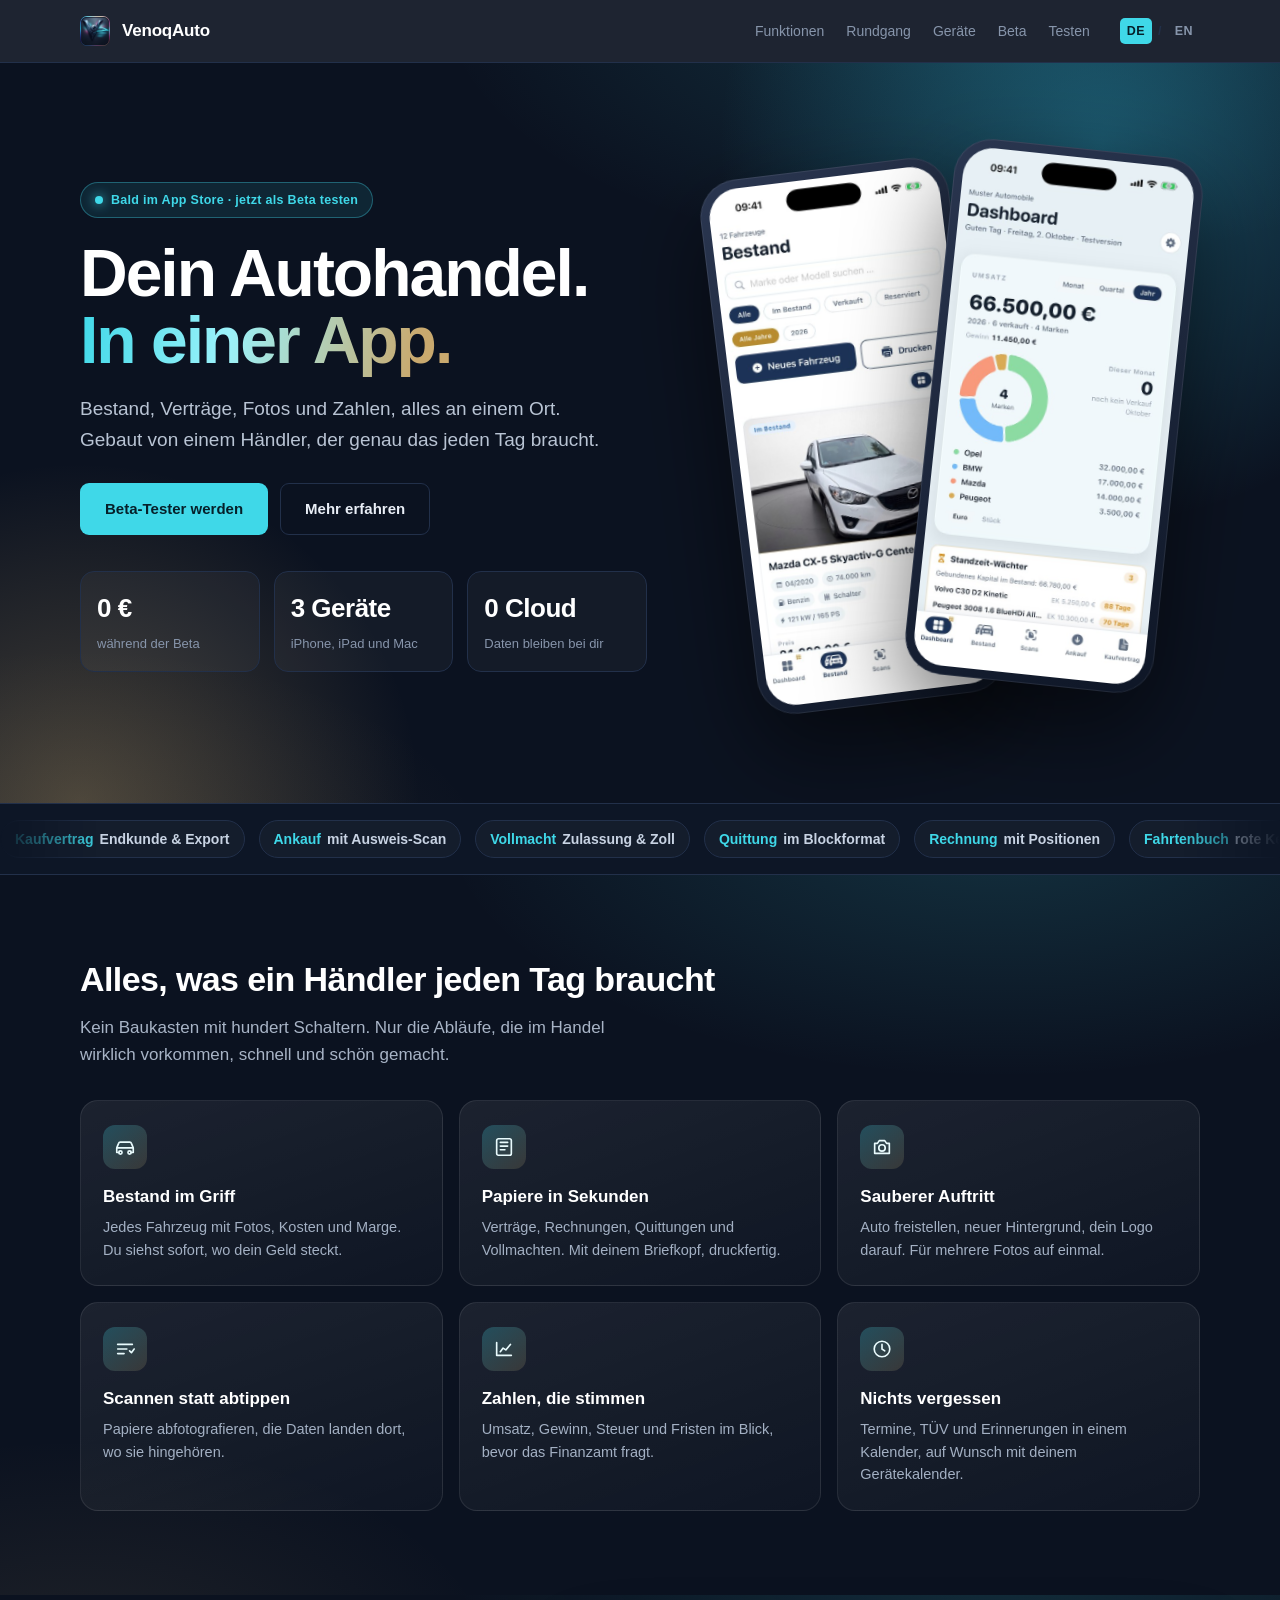
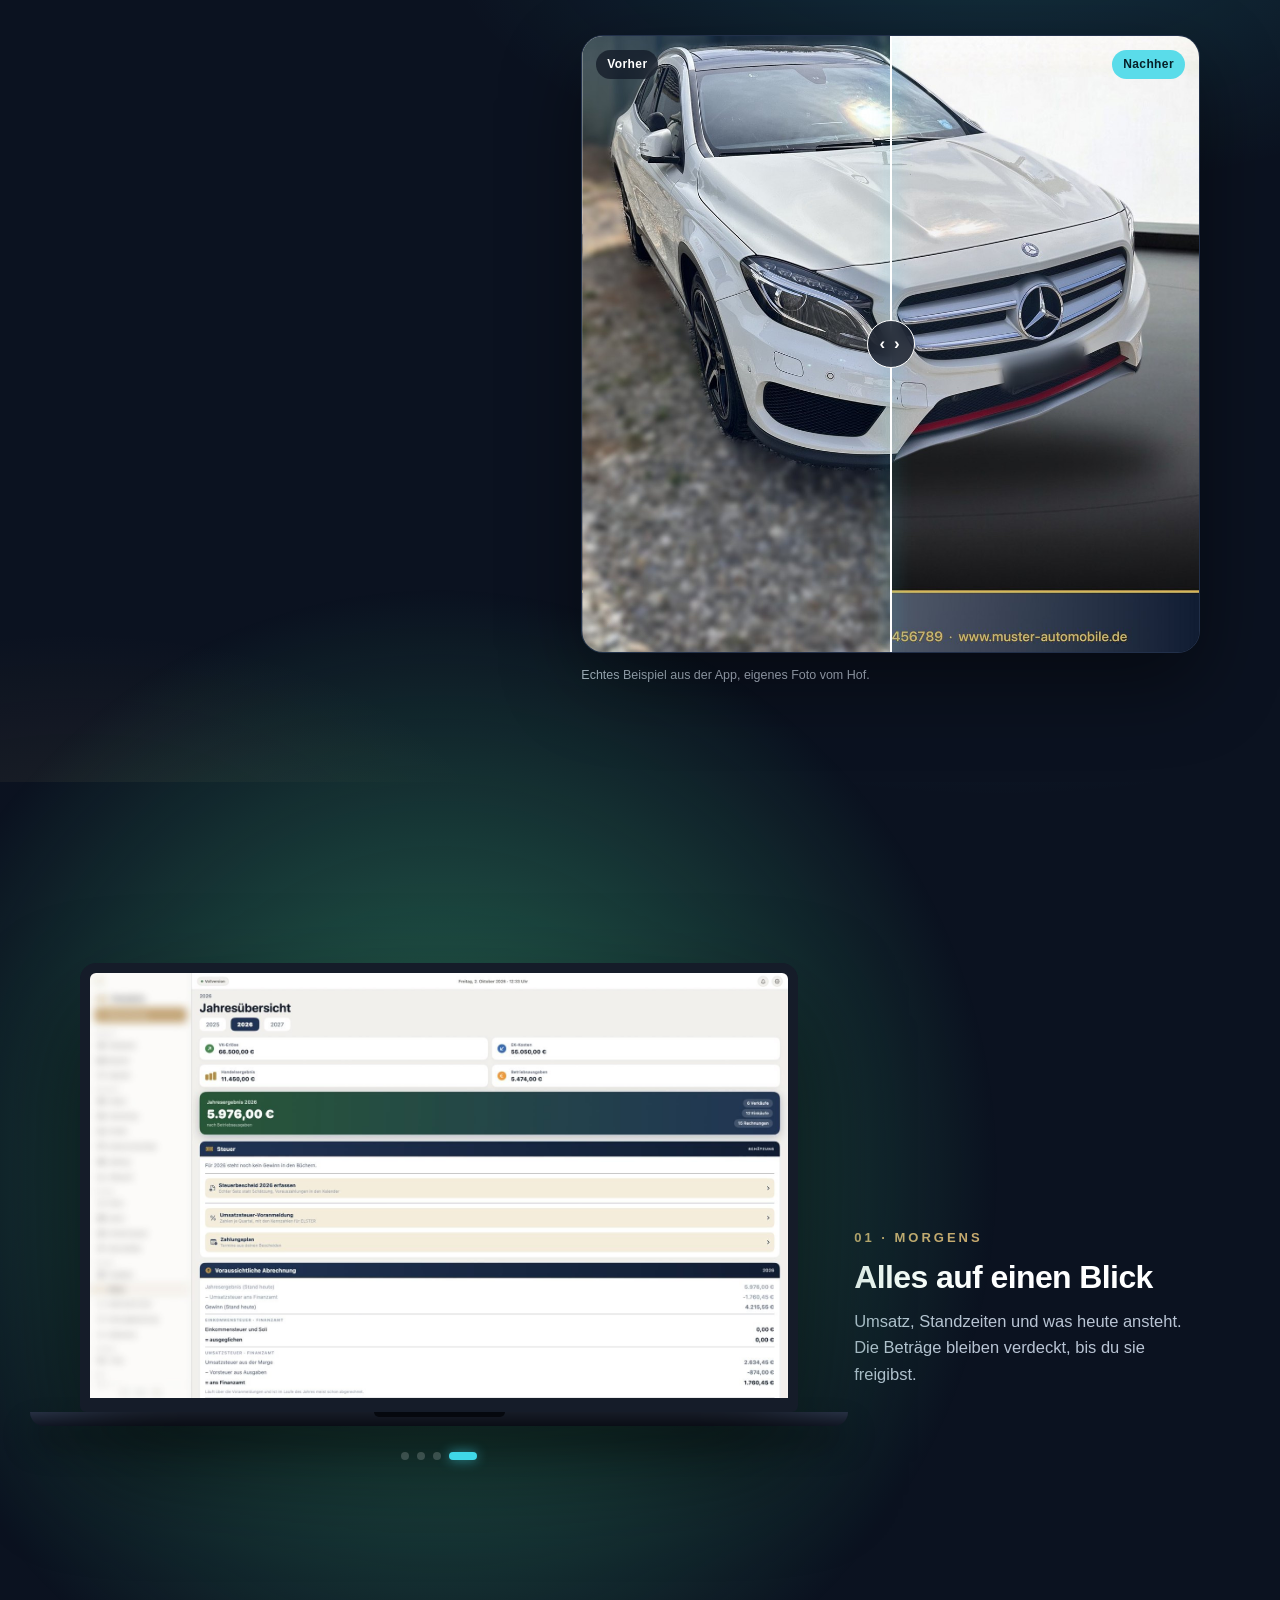
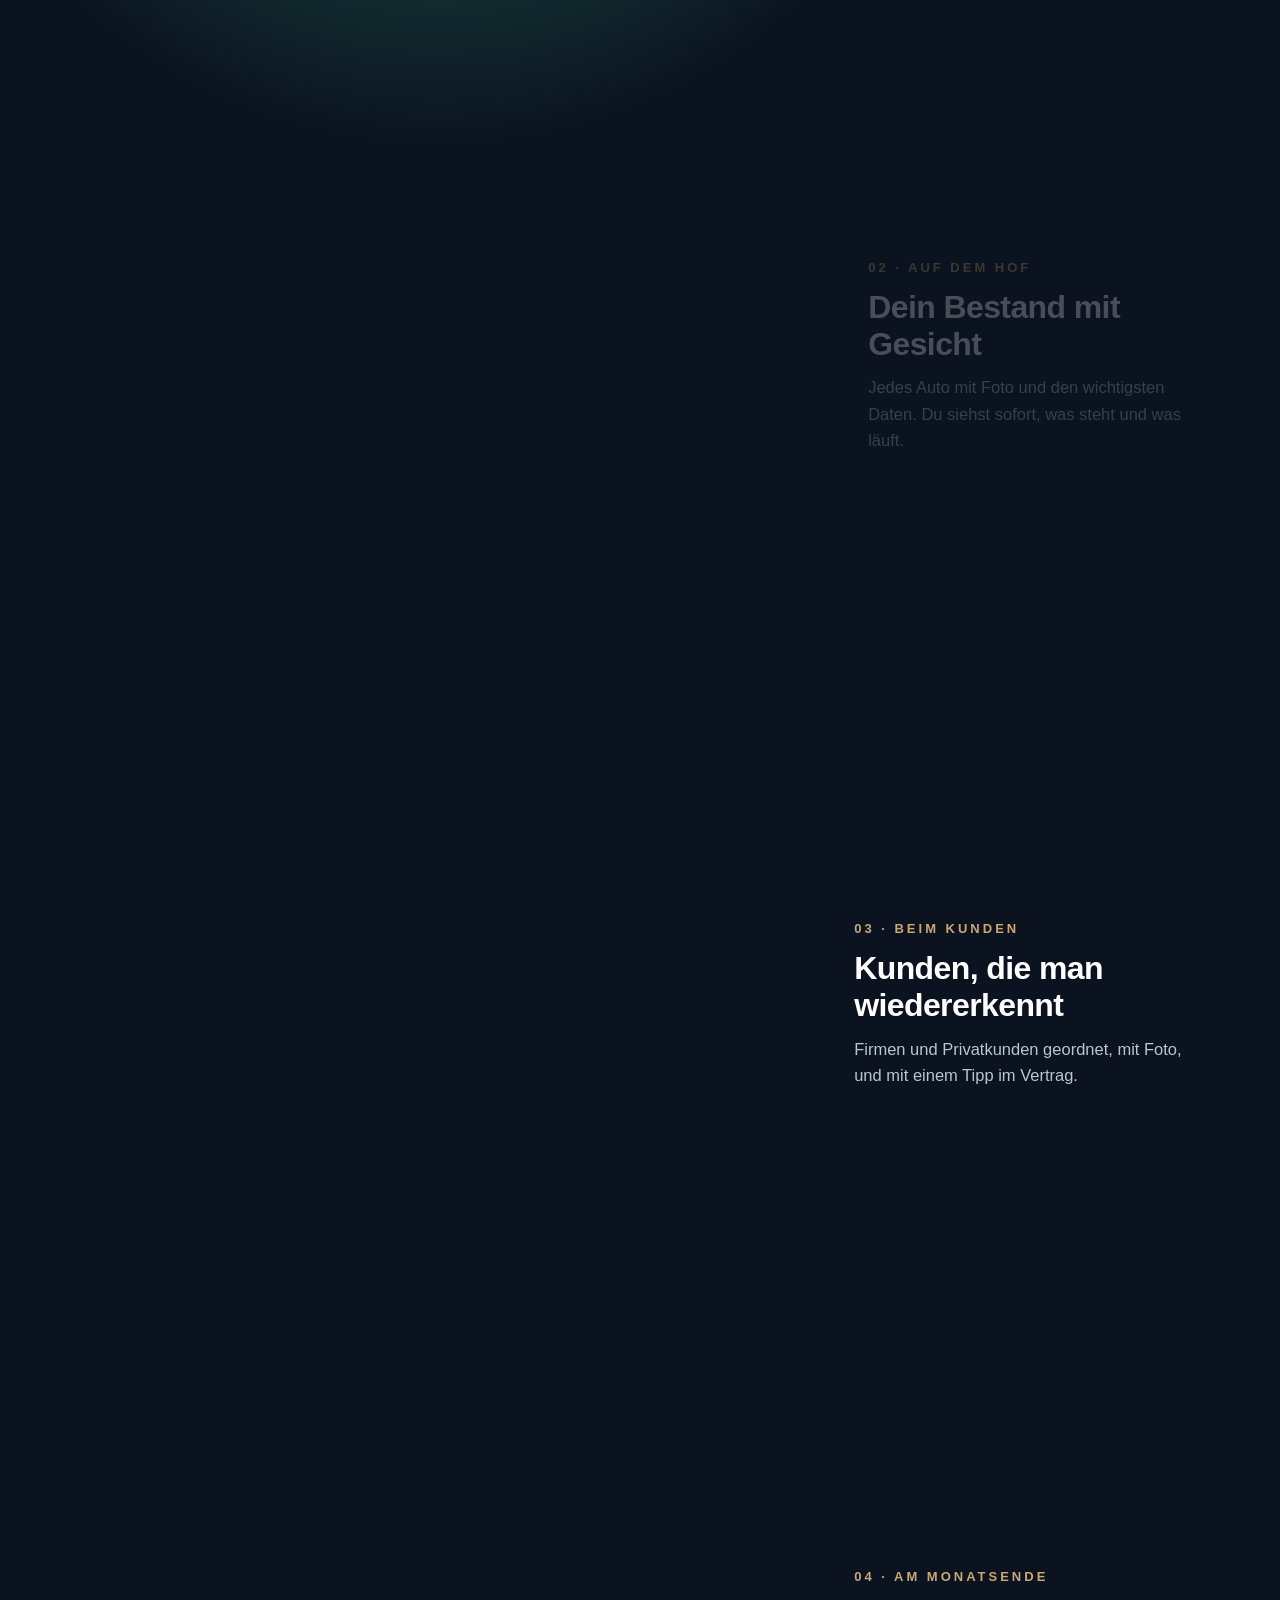
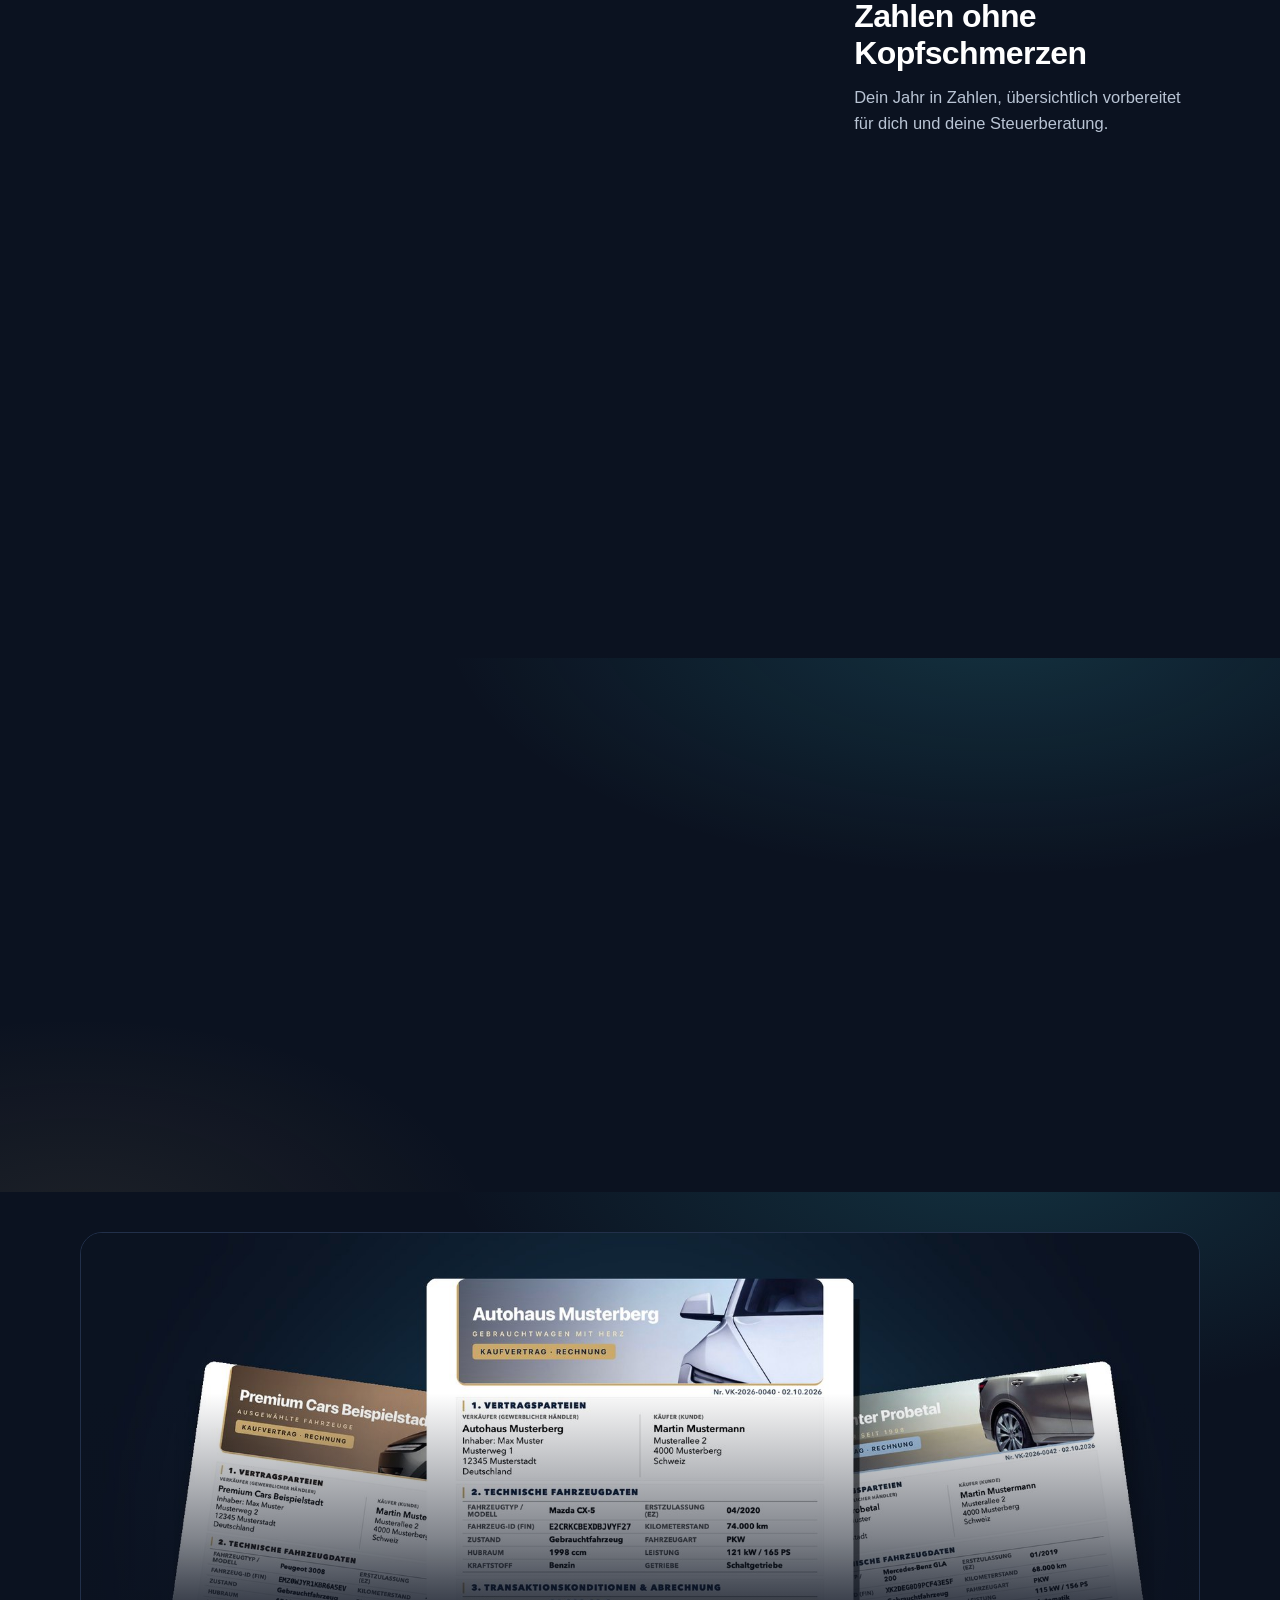
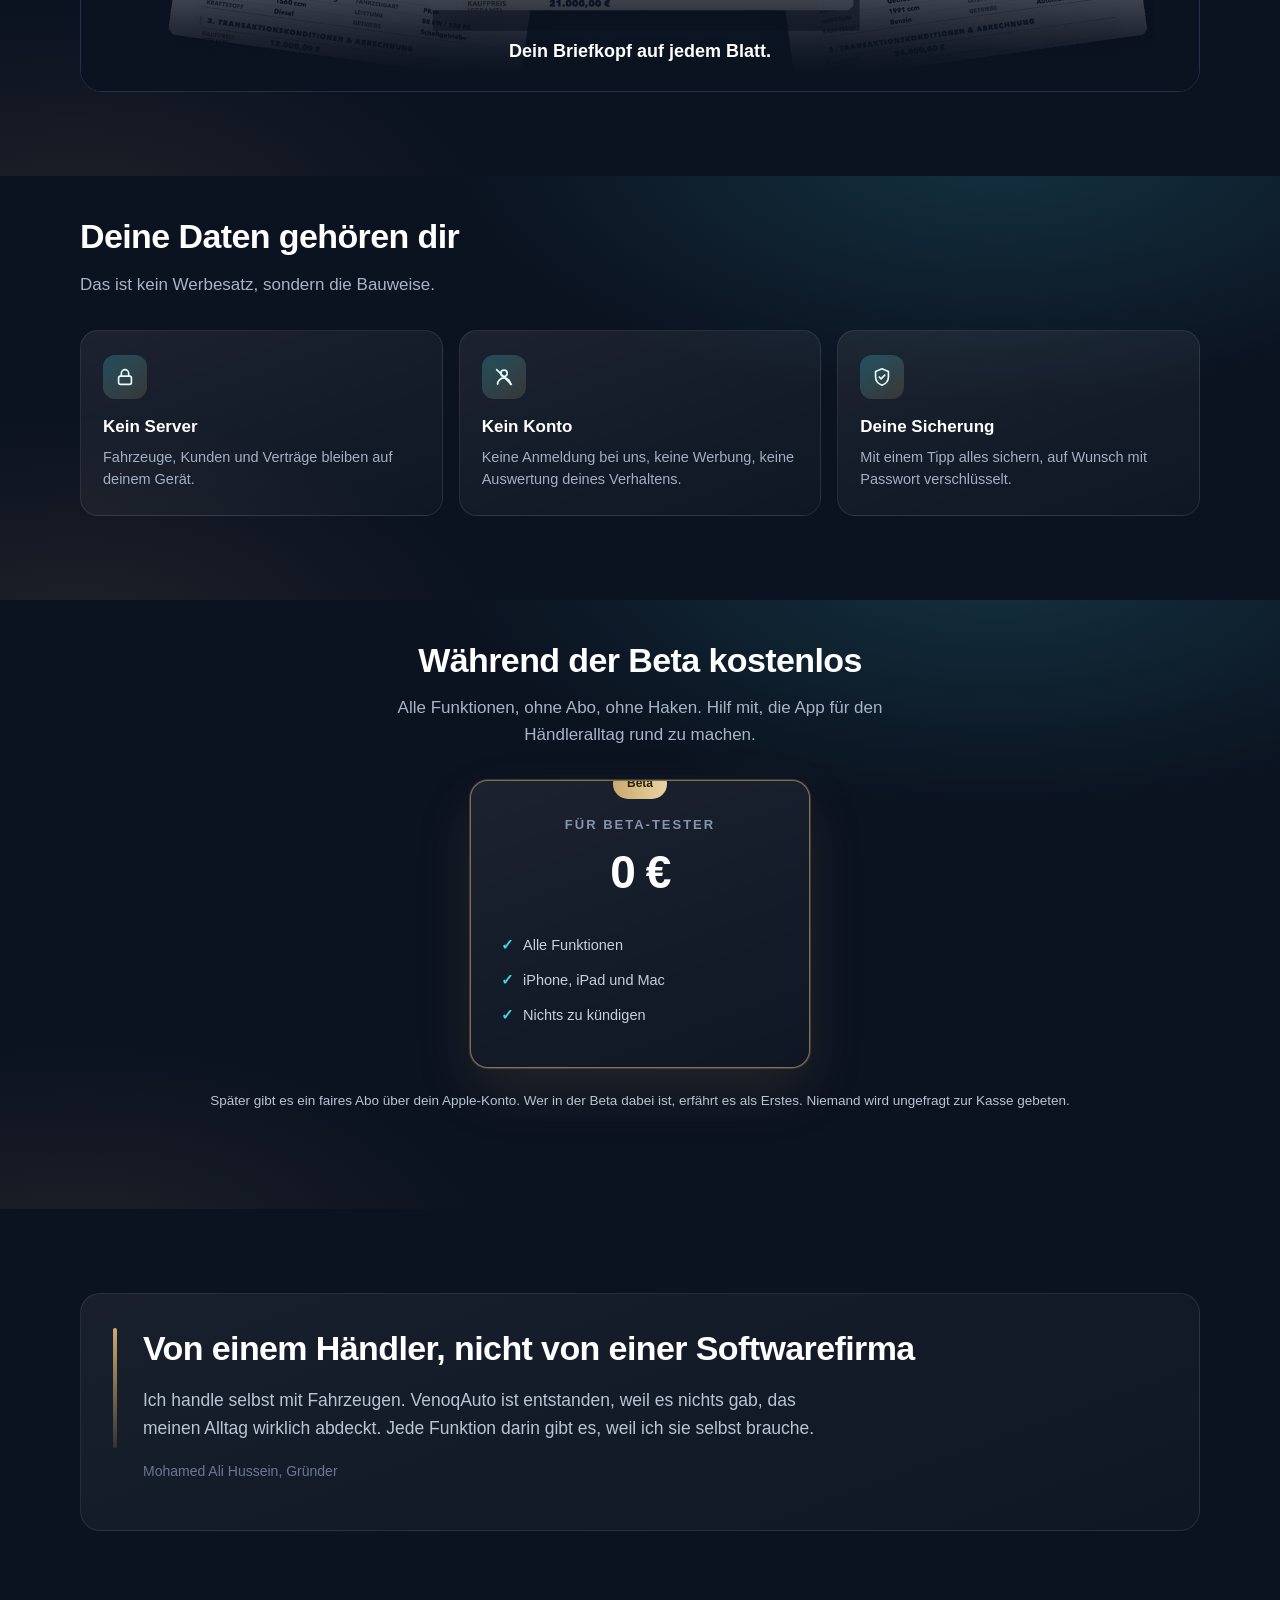
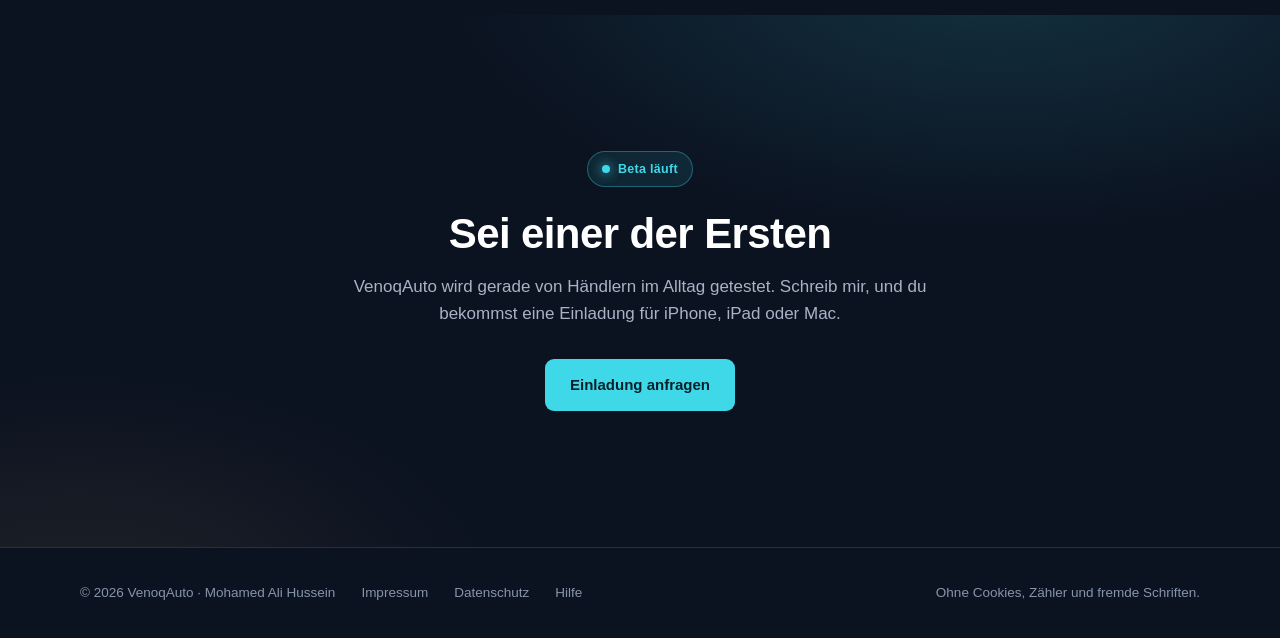
==== commit 5e353844: "Vorschaubild fuer WhatsApp und andere Dienste Co-Authored-By: Claude Opus 5.5 <noreply@anthropic.com" ====
--- a/index.html
+++ b/index.html
@@ -5,6 +5,16 @@
 <meta name="viewport" content="width=device-width, initial-scale=1">
 <title>VenoqAuto · Die App für Fahrzeughändler</title>
 <meta name="description" content="Bestand, Verträge, Fotos und Zahlen in einer App für iPhone, iPad und Mac. Von einem Fahrzeughändler gebaut. Deine Daten bleiben auf deinem Gerät.">
+<meta property="og:type" content="website">
+<meta property="og:site_name" content="VenoqAuto">
+<meta property="og:title" content="VenoqAuto · Die App für Fahrzeughändler">
+<meta property="og:description" content="Bestand, Verträge, Fotos und Zahlen in einer App für iPhone, iPad und Mac. Deine Daten bleiben auf deinem Gerät.">
+<meta property="og:url" content="https://venoqauto.de/">
+<meta property="og:image" content="https://venoqauto.de/bilder/og.jpg">
+<meta property="og:image:width" content="1200">
+<meta property="og:image:height" content="630">
+<meta property="og:locale" content="de_DE">
+<meta name="twitter:card" content="summary_large_image">
 <link rel="icon" href="favicon.png">
 <link rel="apple-touch-icon" href="bilder/apple-touch-icon.png">
 <link rel="alternate" hreflang="en" href="en/index.html">
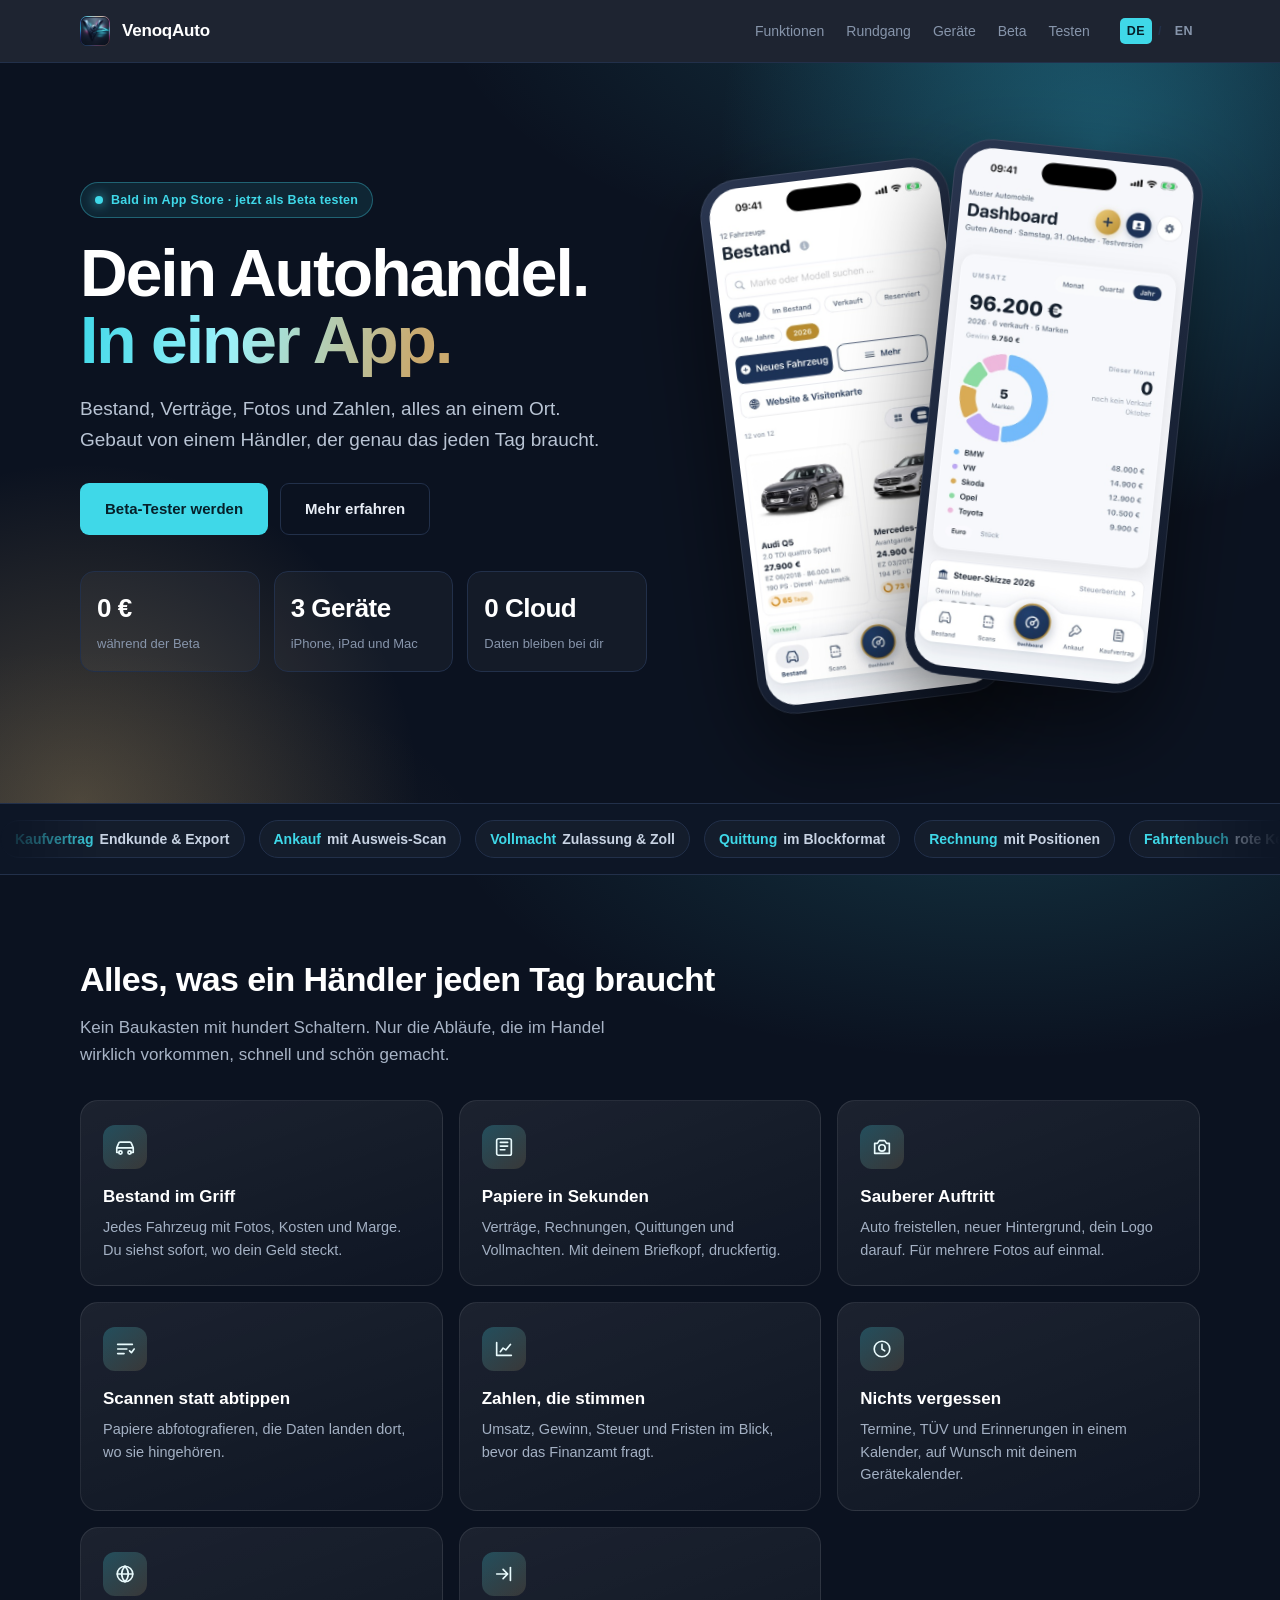
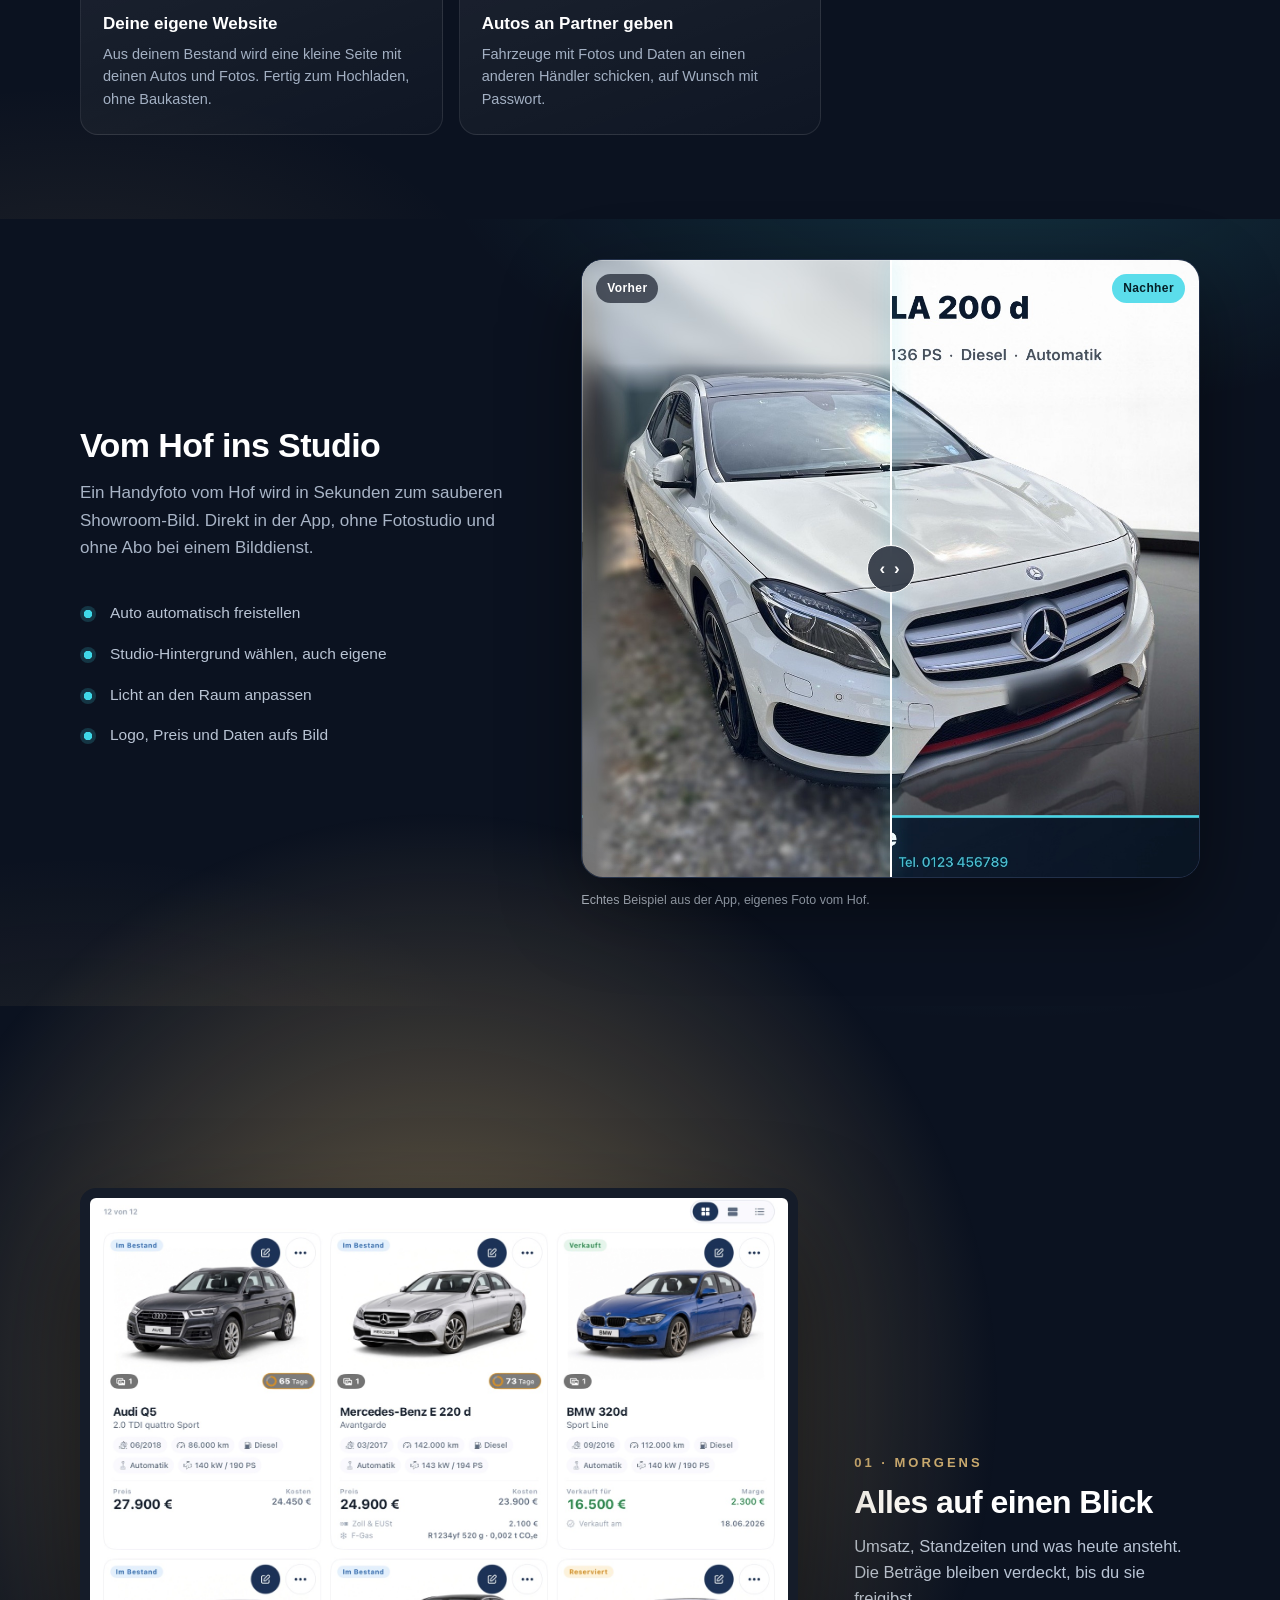
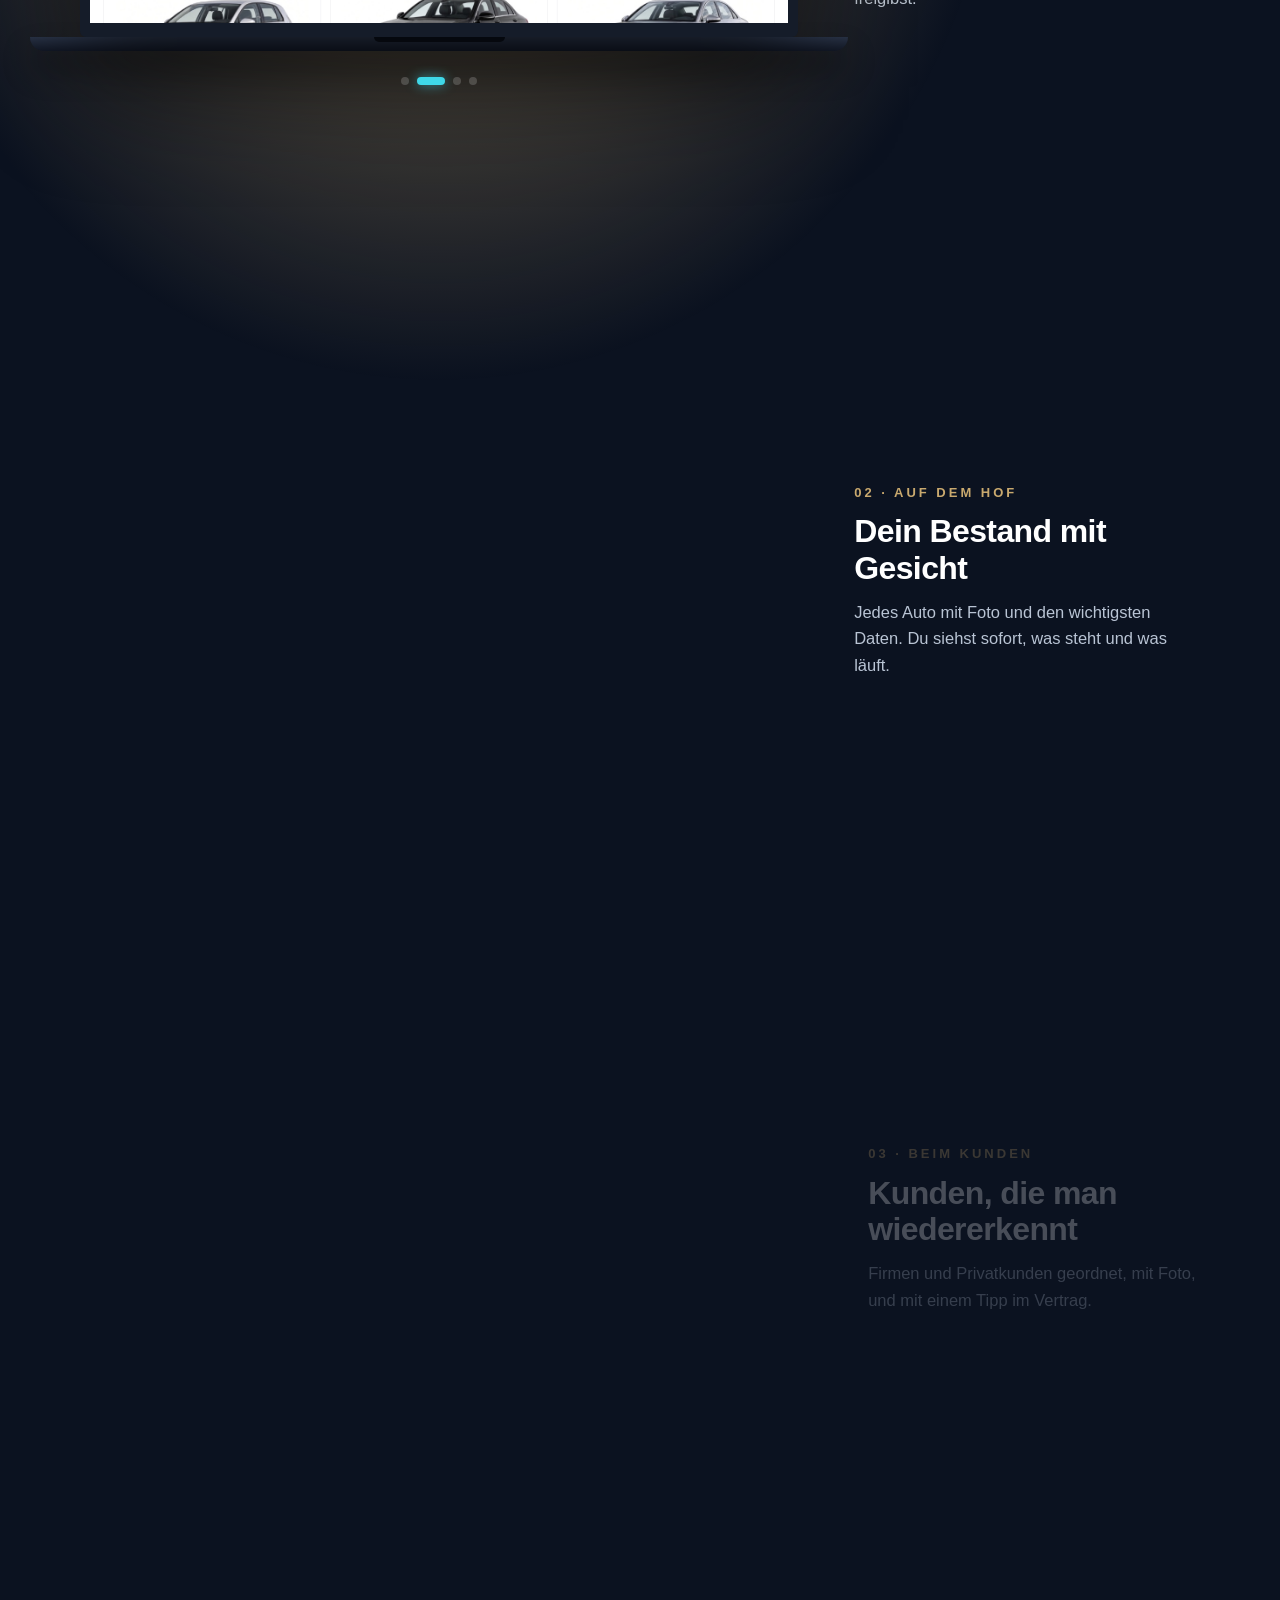
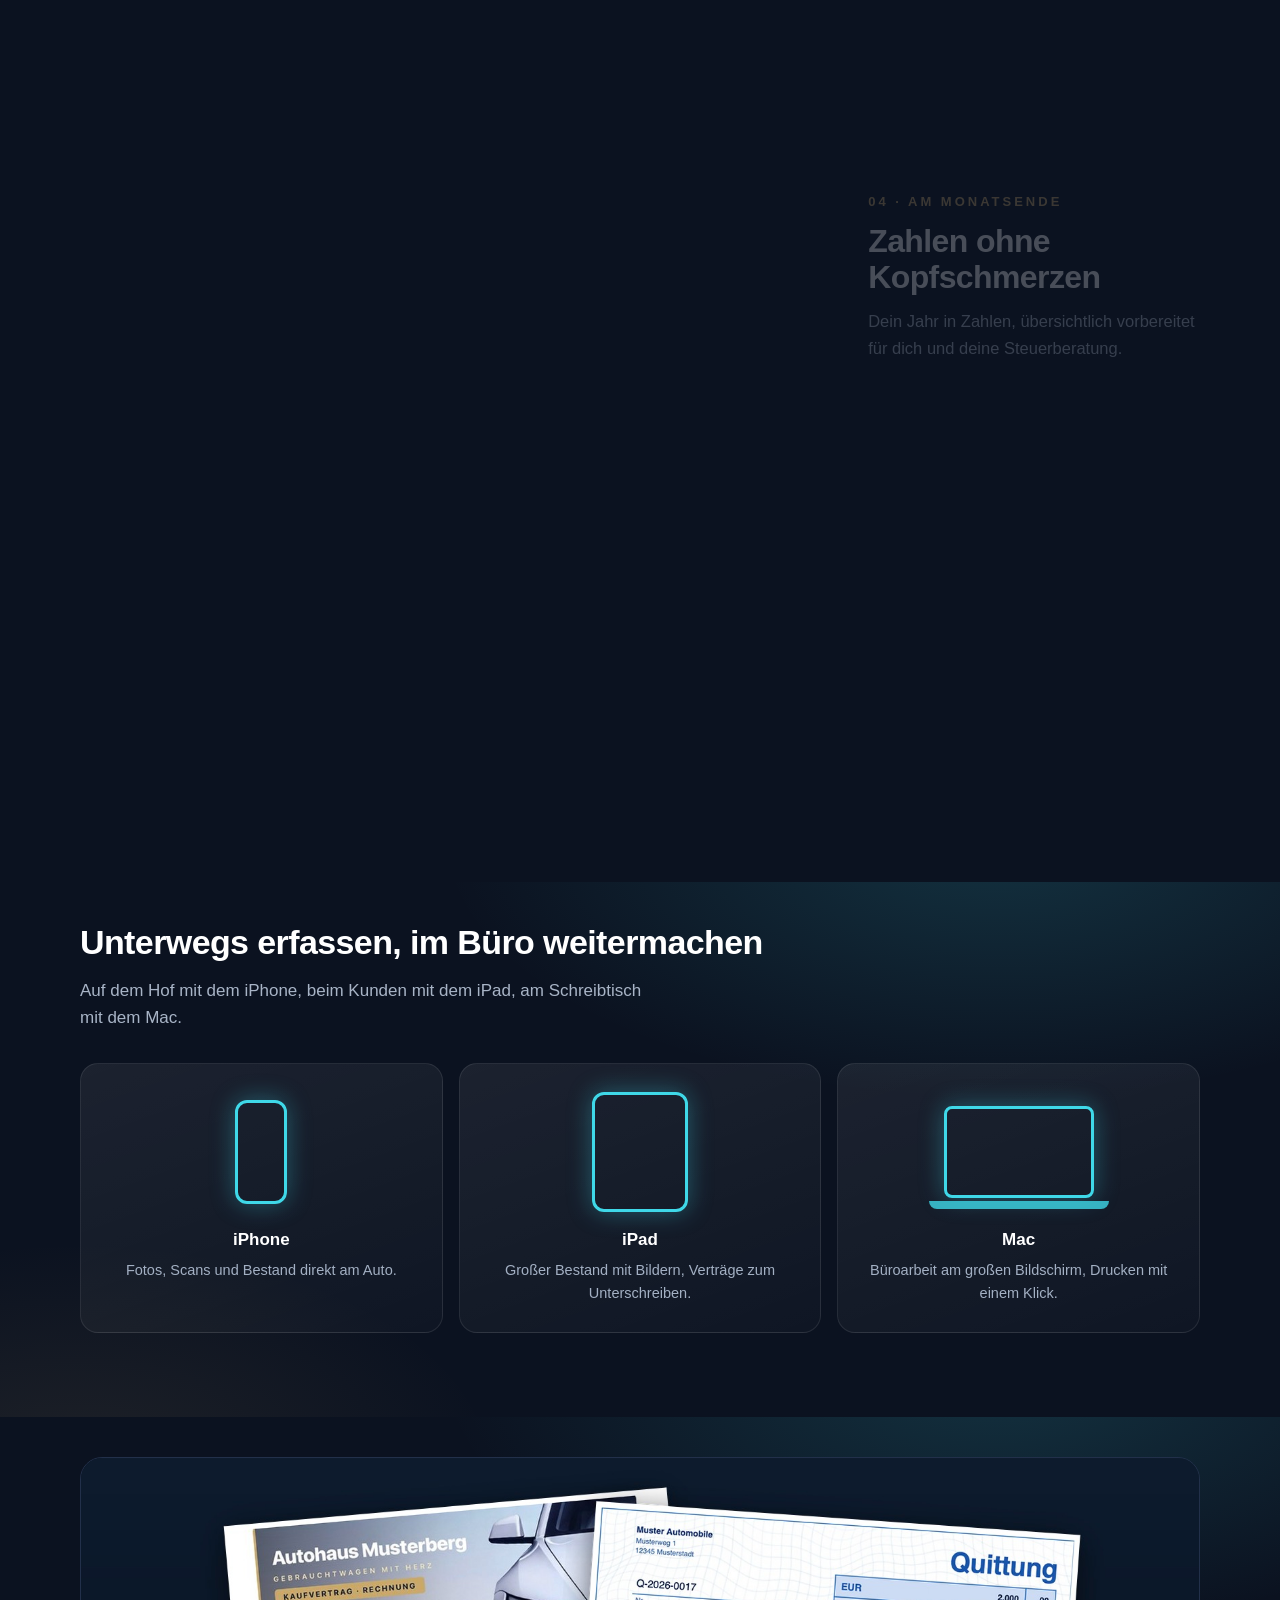
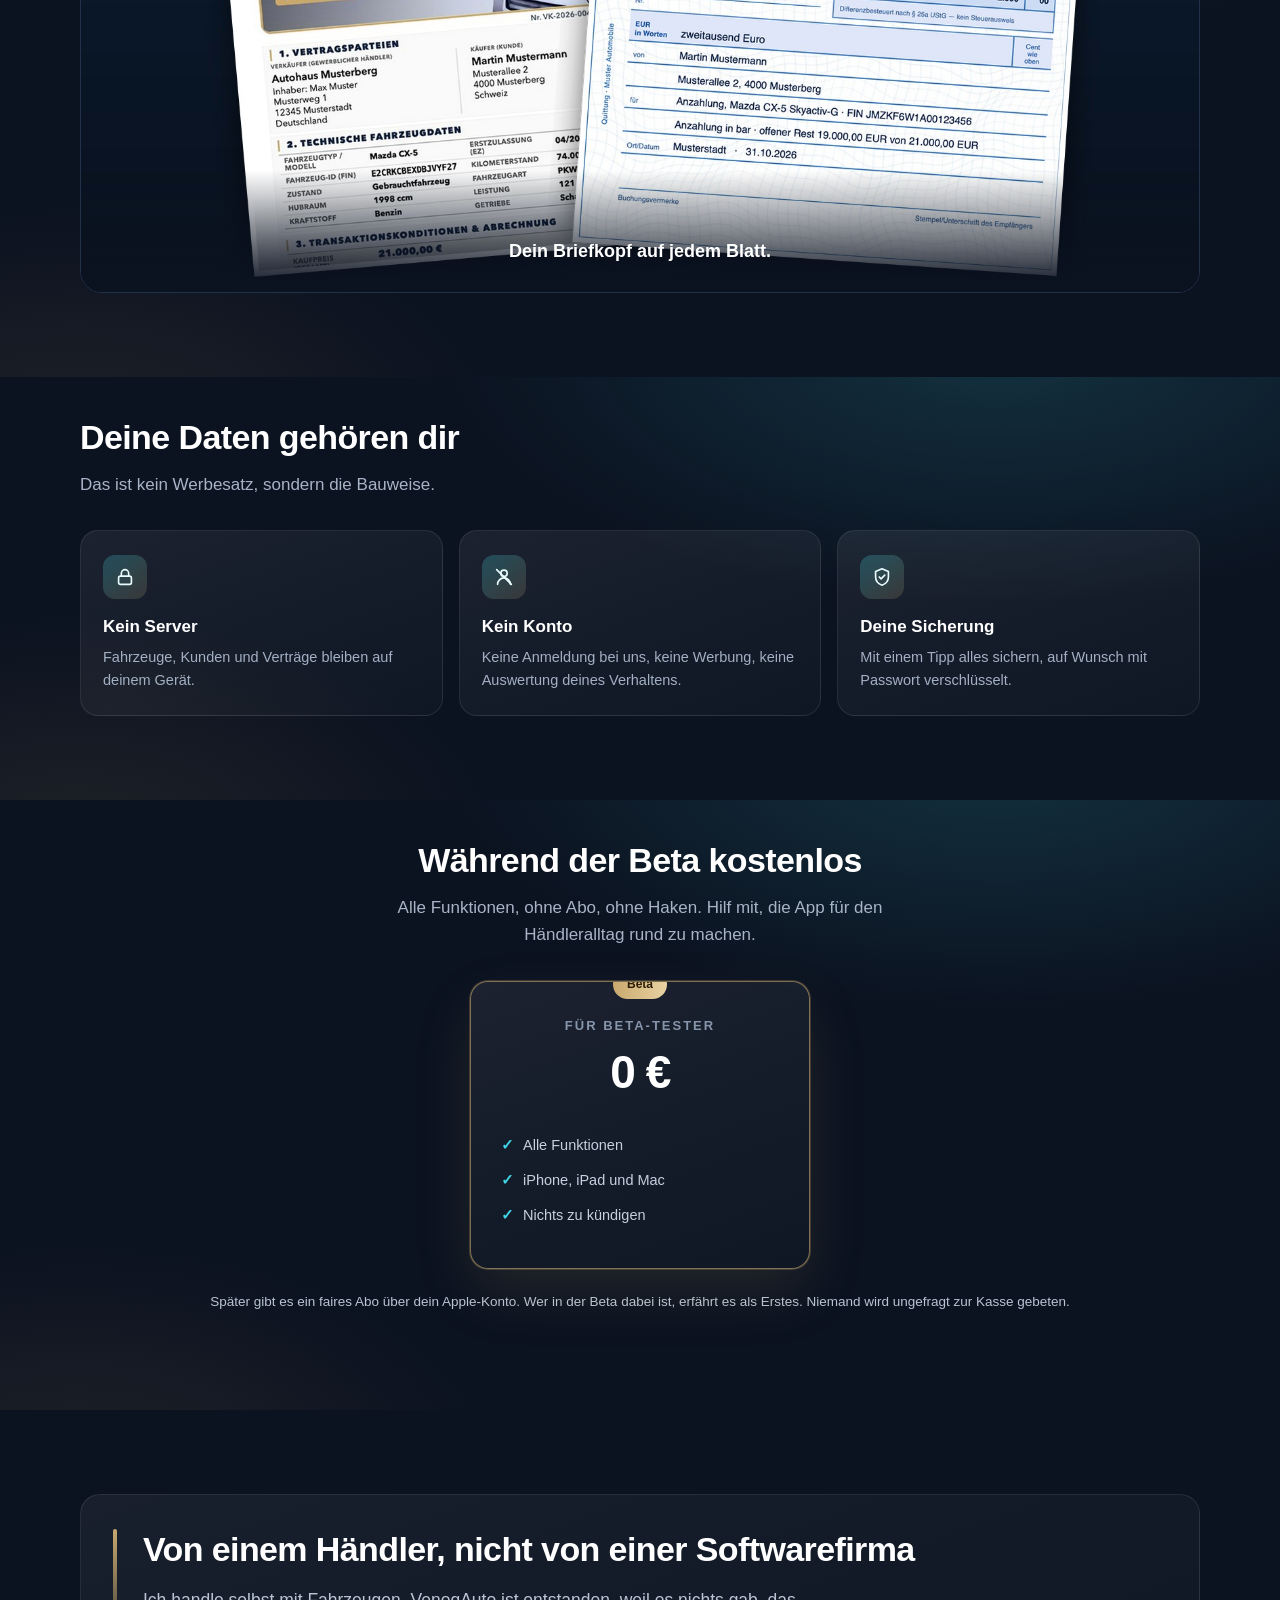
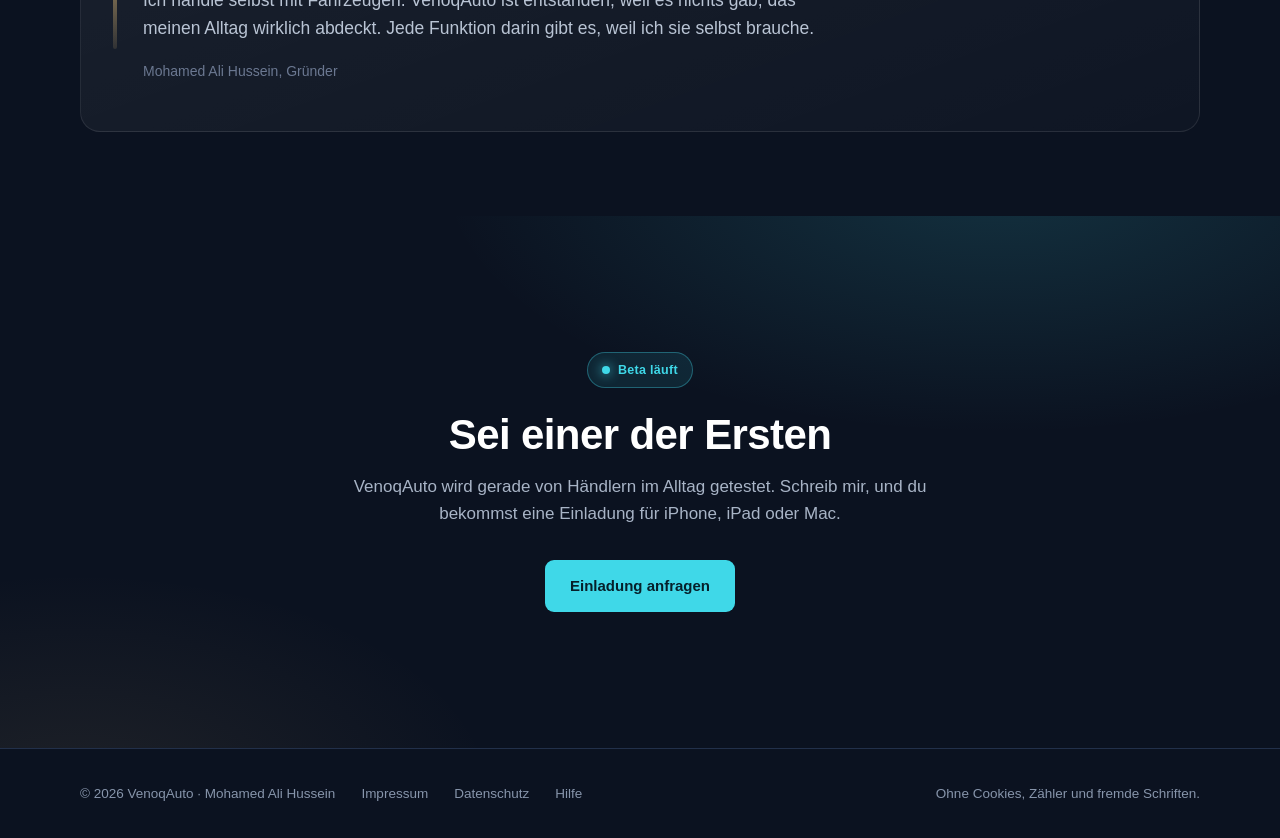
==== commit 9e92da7c: "Neue Fassung: neue Musterautos, GLA mit BiRefNet und eigener Spiegelung, Vertrag+Quittung, neues Das" ====
--- a/index.html
+++ b/index.html
@@ -59,7 +59,7 @@
       </div>
       <div class="telefone" aria-hidden="true">
         <div class="telefon a"><img src="bilder/bestand.jpg" alt=""></div>
-        <div class="telefon b"><img src="bilder/dashboard.jpg" alt=""></div>
+        <div class="telefon b"><img src="bilder/dashboard_2.jpg" alt=""></div>
       </div>
     </div>
   </div>
@@ -102,6 +102,16 @@
         <div class="symbol"><svg viewBox="0 0 24 24"><circle cx="12" cy="12" r="8.5"/><path d="M12 7v5l3 2"/></svg></div>
         <h3>Nichts vergessen</h3>
         <p>Termine, TÜV und Erinnerungen in einem Kalender, auf Wunsch mit deinem Gerätekalender.</p>
+      </div>
+      <div class="glas zeig">
+        <div class="symbol"><svg viewBox="0 0 24 24"><circle cx="12" cy="12" r="8.5"/><path d="M3.5 12h17M12 3.5c2.5 2.6 3.6 5.5 3.6 8.5s-1.1 5.9-3.6 8.5M12 3.5C9.5 6.1 8.4 9 8.4 12s1.1 5.9 3.6 8.5"/></svg></div>
+        <h3>Deine eigene Website</h3>
+        <p>Aus deinem Bestand wird eine kleine Seite mit deinen Autos und Fotos. Fertig zum Hochladen, ohne Baukasten.</p>
+      </div>
+      <div class="glas zeig">
+        <div class="symbol"><svg viewBox="0 0 24 24"><path d="M4 12h11M11 7l5 5-5 5"/><path d="M19 5v14"/></svg></div>
+        <h3>Autos an Partner geben</h3>
+        <p>Fahrzeuge mit Fotos und Daten an einen anderen Händler schicken, auf Wunsch mit Passwort.</p>
       </div>
     </div>
   </div>
@@ -116,8 +126,8 @@
     </div>
     <div class="zeig">
       <div class="vergleich" style="--pos:50%">
-        <img src="bilder/showroom_nachher.jpg" alt="Showroom-Bild aus der App" loading="lazy">
-        <img class="vorher" src="bilder/showroom_vorher.jpg" alt="Originalfoto vom Hof" loading="lazy">
+        <img src="bilder/showroom_nachher_5.jpg" alt="Showroom-Bild aus der App" loading="lazy">
+        <img class="vorher" src="bilder/showroom_vorher_3.jpg" alt="Originalfoto vom Hof" loading="lazy">
         <div class="griff"></div>
         <span class="etikett l">Vorher</span><span class="etikett r">Nachher</span>
         <input type="range" min="0" max="100" value="50" aria-label="Vorher und Nachher vergleichen">
@@ -189,7 +199,7 @@
 <section class="dunkel bahn">
   <div class="mitte">
     <div class="vorhang zeig">
-      <img src="bilder/papiere_banner.jpg" alt="Fertige Vordrucke aus der App mit eigenem Briefkopf" loading="lazy">
+      <img src="bilder/papiere_banner_2.jpg" alt="Fertige Vordrucke aus der App mit eigenem Briefkopf" loading="lazy">
       <div class="ueber">Dein Briefkopf auf jedem Blatt.</div>
     </div>
   </div>
--- a/style.css
+++ b/style.css
@@ -281,7 +281,7 @@
 
 .vorhang { position: relative; border-radius: 22px; overflow: hidden; border: 1px solid var(--grund-rand); }
 .vorhang img { filter: saturate(1.05); }
-.vorhang::after { content: ""; position: absolute; inset: 0; background: linear-gradient(180deg, transparent 35%, var(--grund) 96%); }
+.vorhang::after { content: ""; position: absolute; inset: 0; background: linear-gradient(180deg, transparent 72%, var(--grund) 100%); }
 .vorhang .ueber { position: absolute; left: 0; right: 0; bottom: 26px; text-align: center; z-index: 1; color: #fff; font-weight: 700; font-size: 18px; }
 
 .ruf { text-align: center; padding: 70px 22px; }
@@ -298,8 +298,8 @@
 /* Abstand der Abschnitte (.bahn ueberschrieb das senkrechte Polster) */
 section.bahn { padding: 84px 22px; }
 .dunkel + .dunkel section.bahn, section.dunkel.bahn + section.dunkel.bahn { padding-top: 40px; }
-.vorhang { max-height: 460px; }
-.vorhang img { object-fit: cover; object-position: top; height: 460px; width: 100%; }
+.vorhang { max-height: none; }
+.vorhang img { display: block; width: 100%; height: auto; }
 /* Gruender als dunkle Karte, passend zum Rest */
 .gruender-band { background: var(--grund); }
 .gruender-band .gruender { background: linear-gradient(160deg, rgba(255,255,255,.06), rgba(255,255,255,.02));
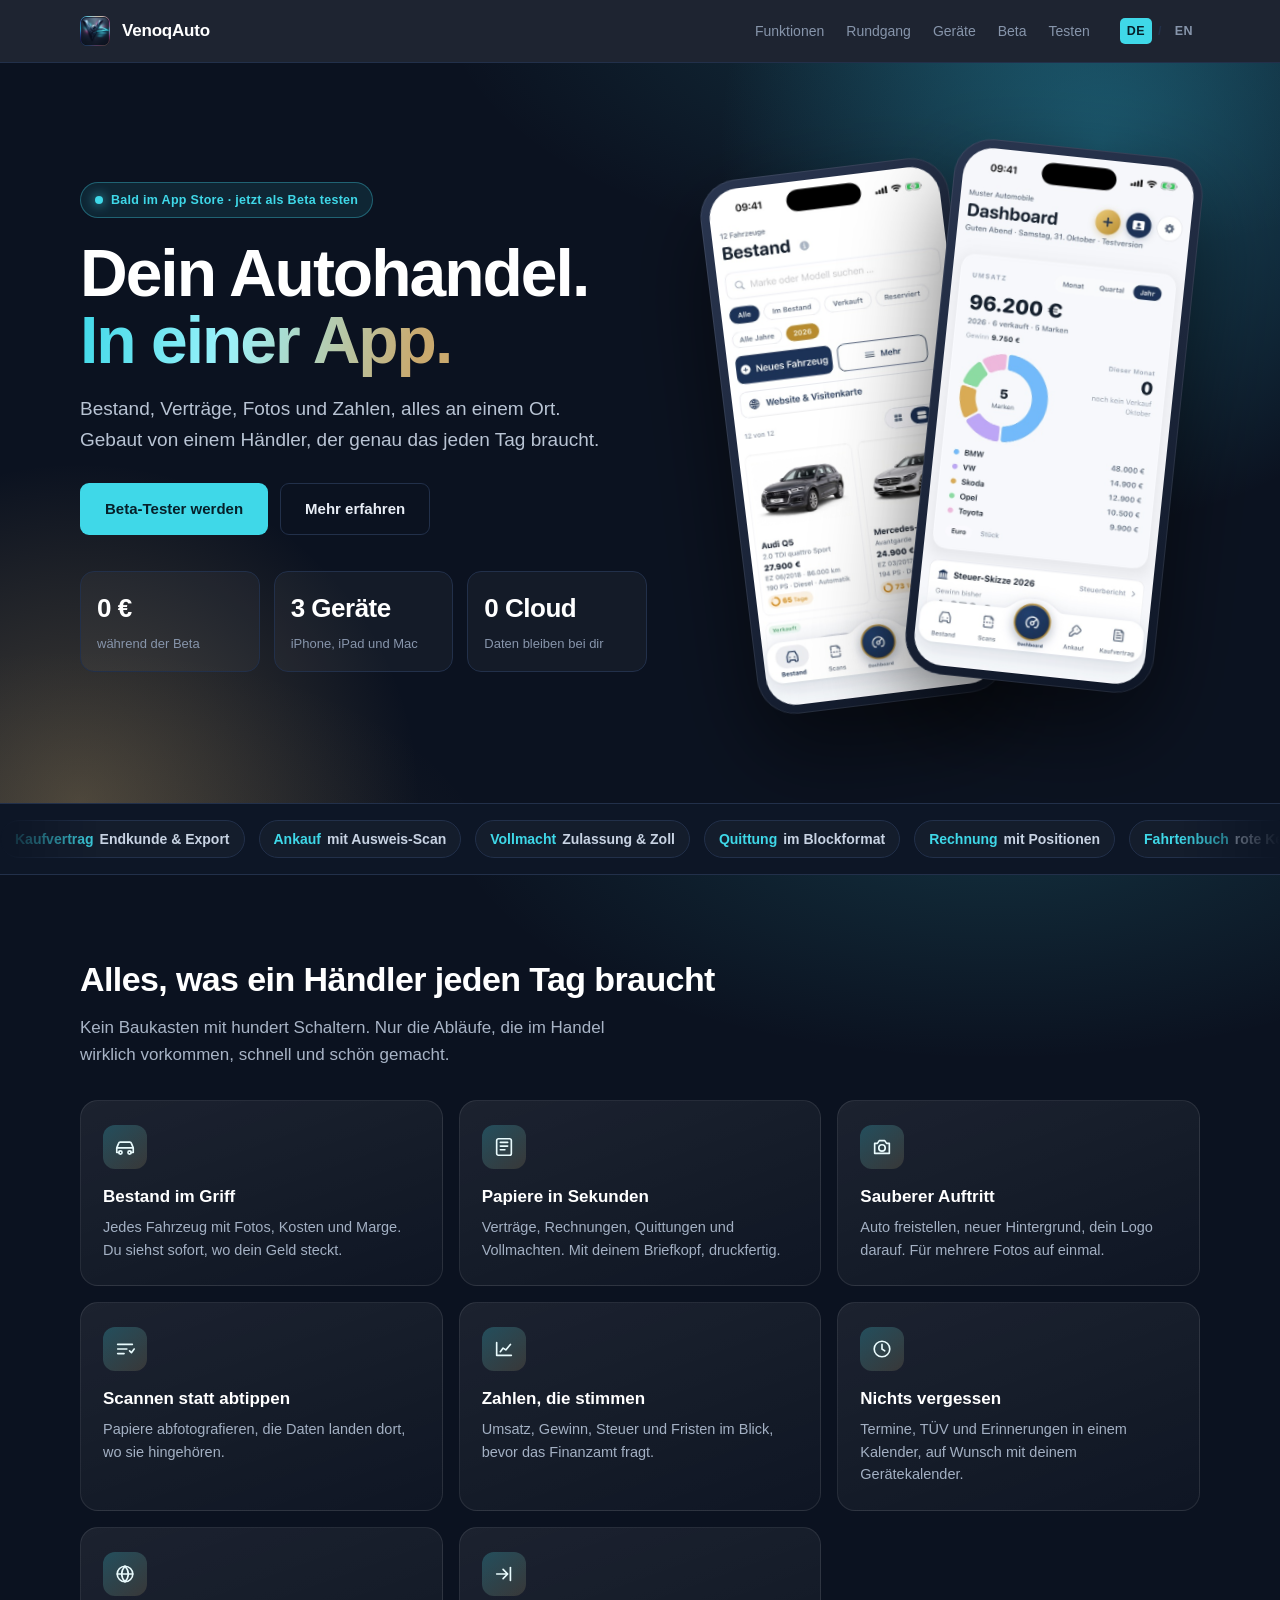
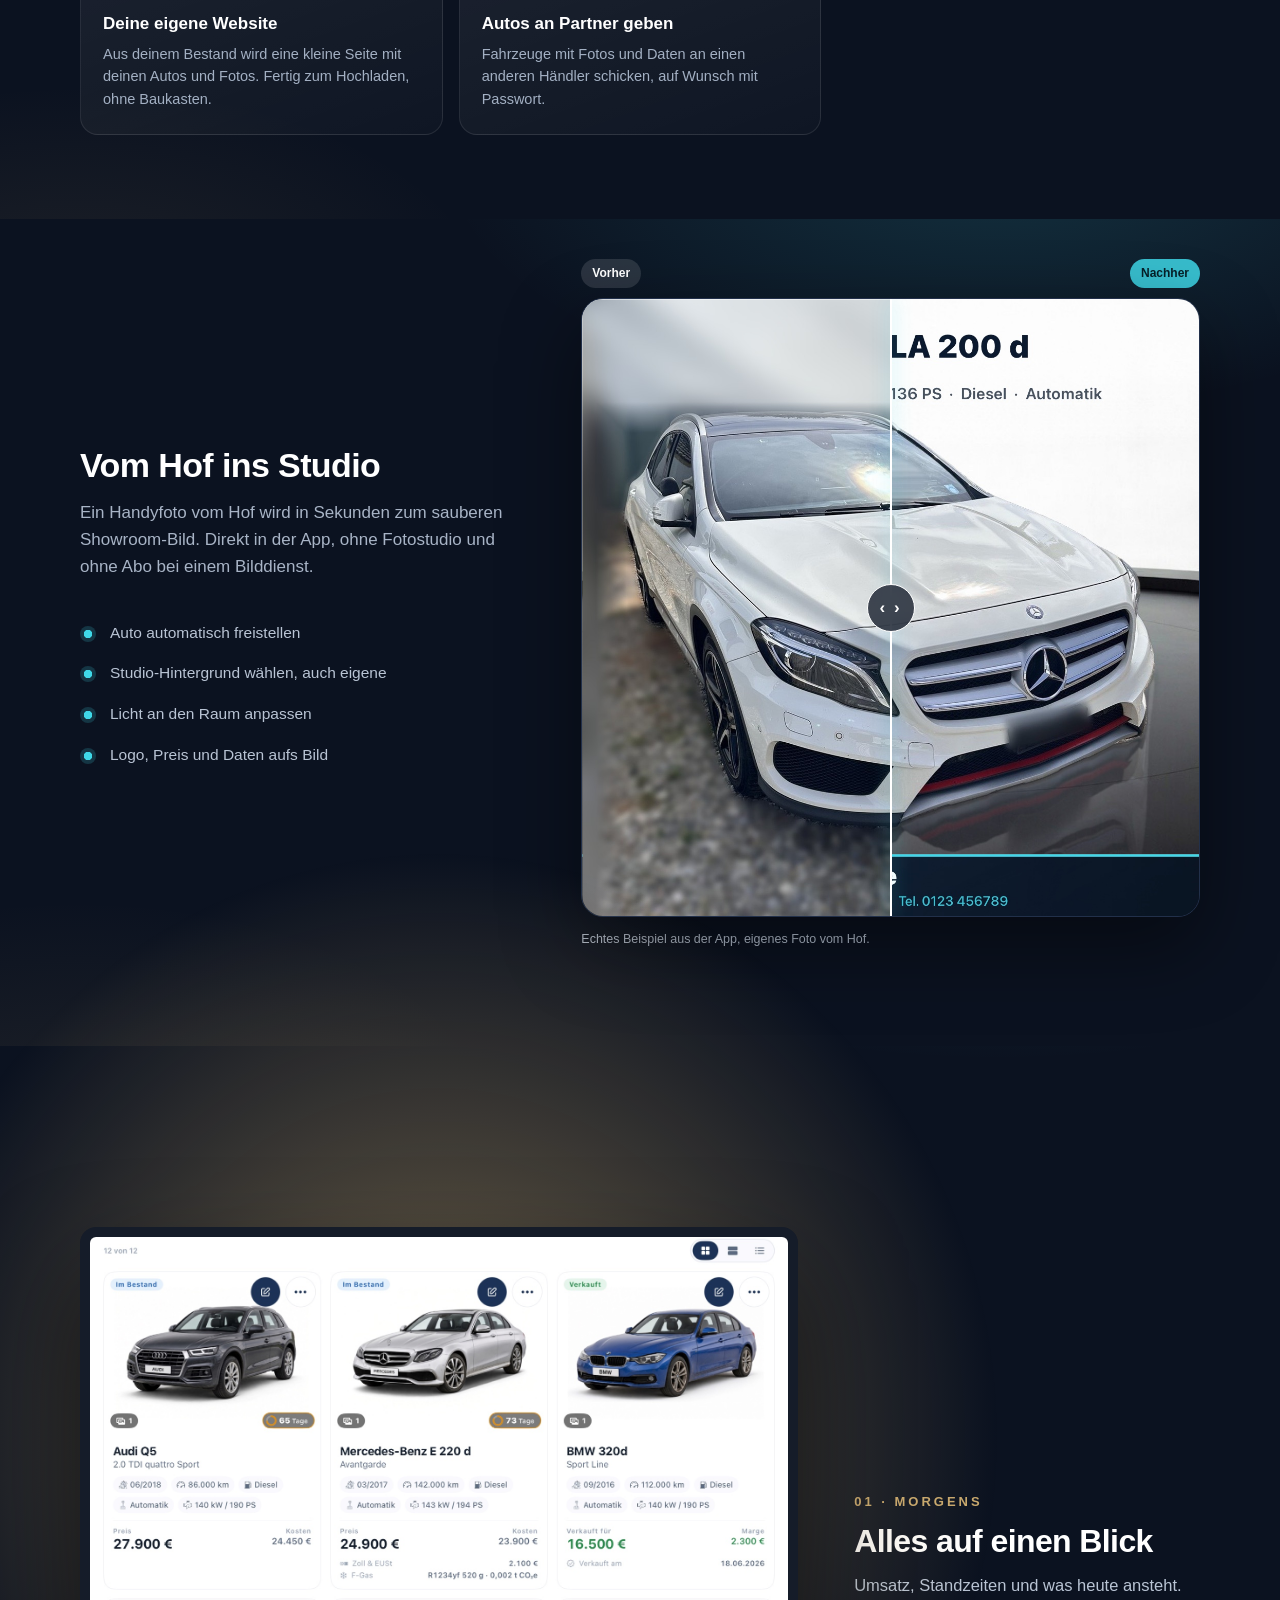
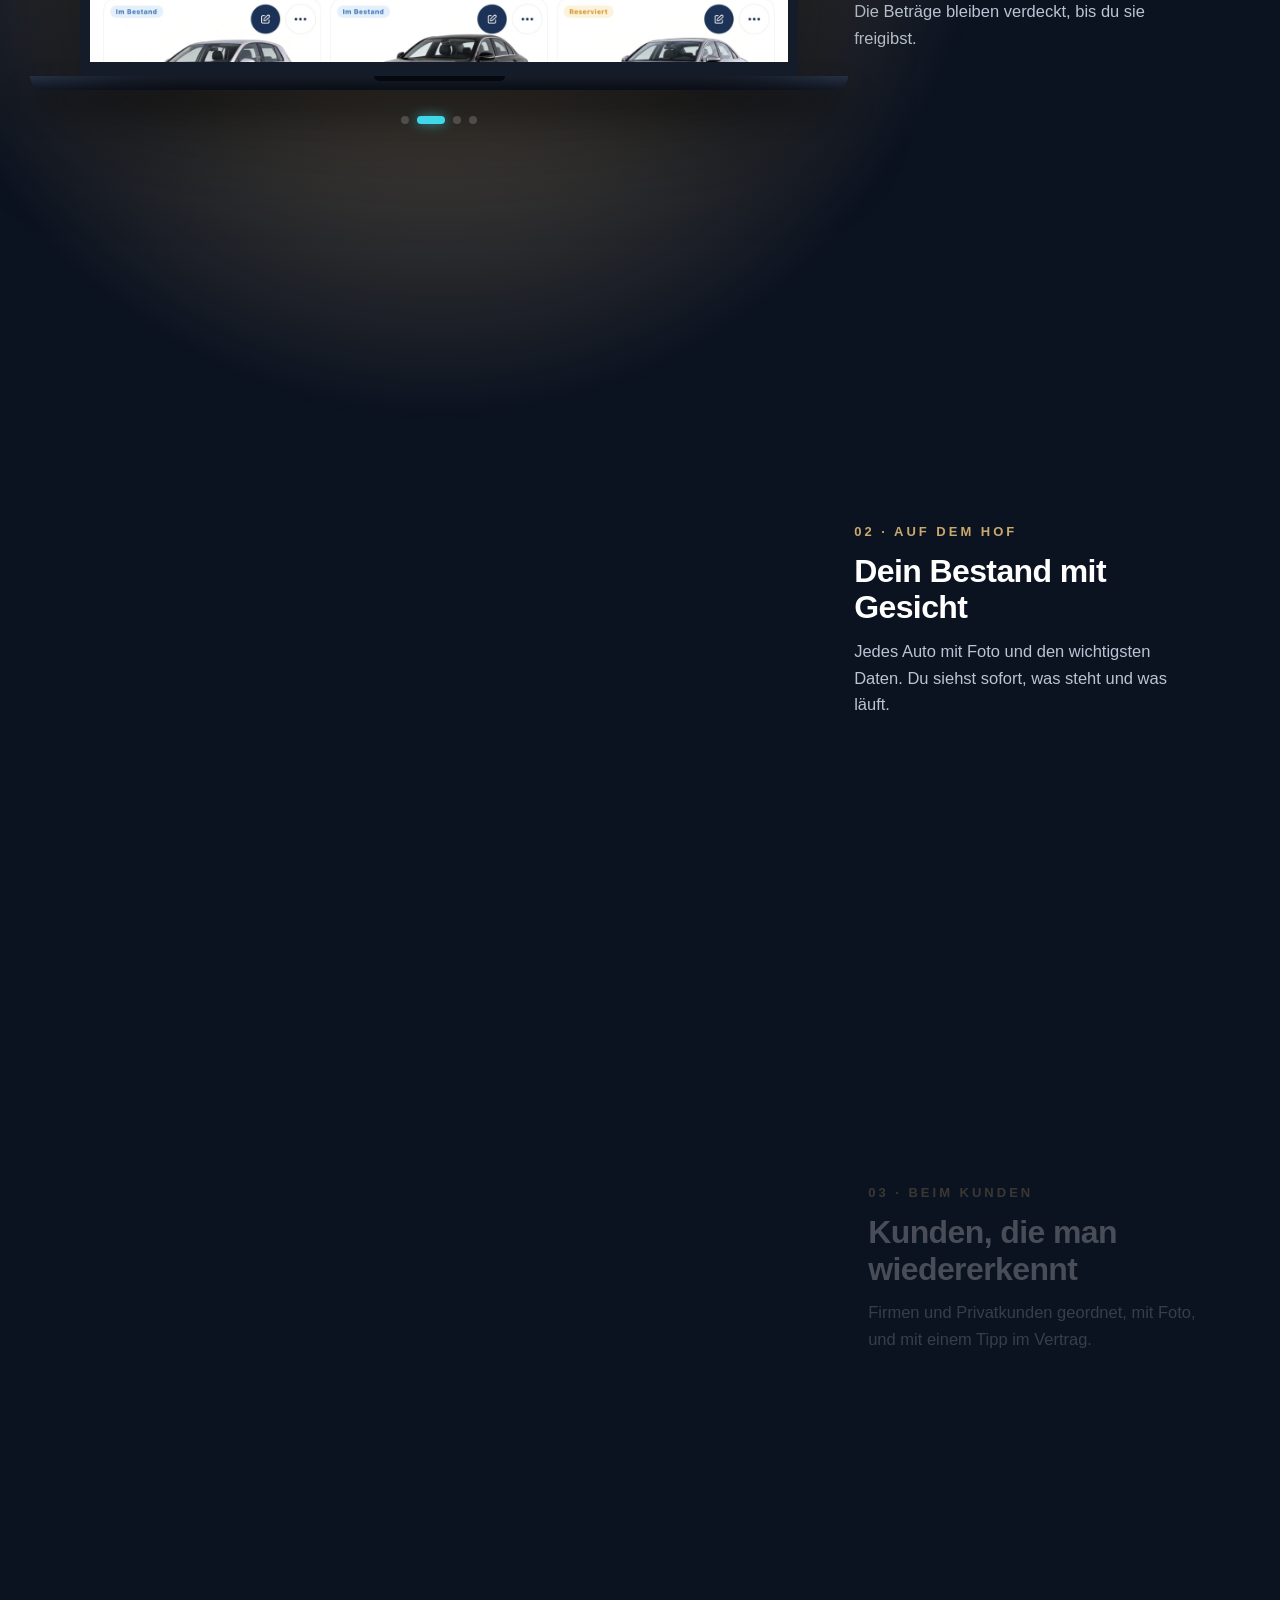
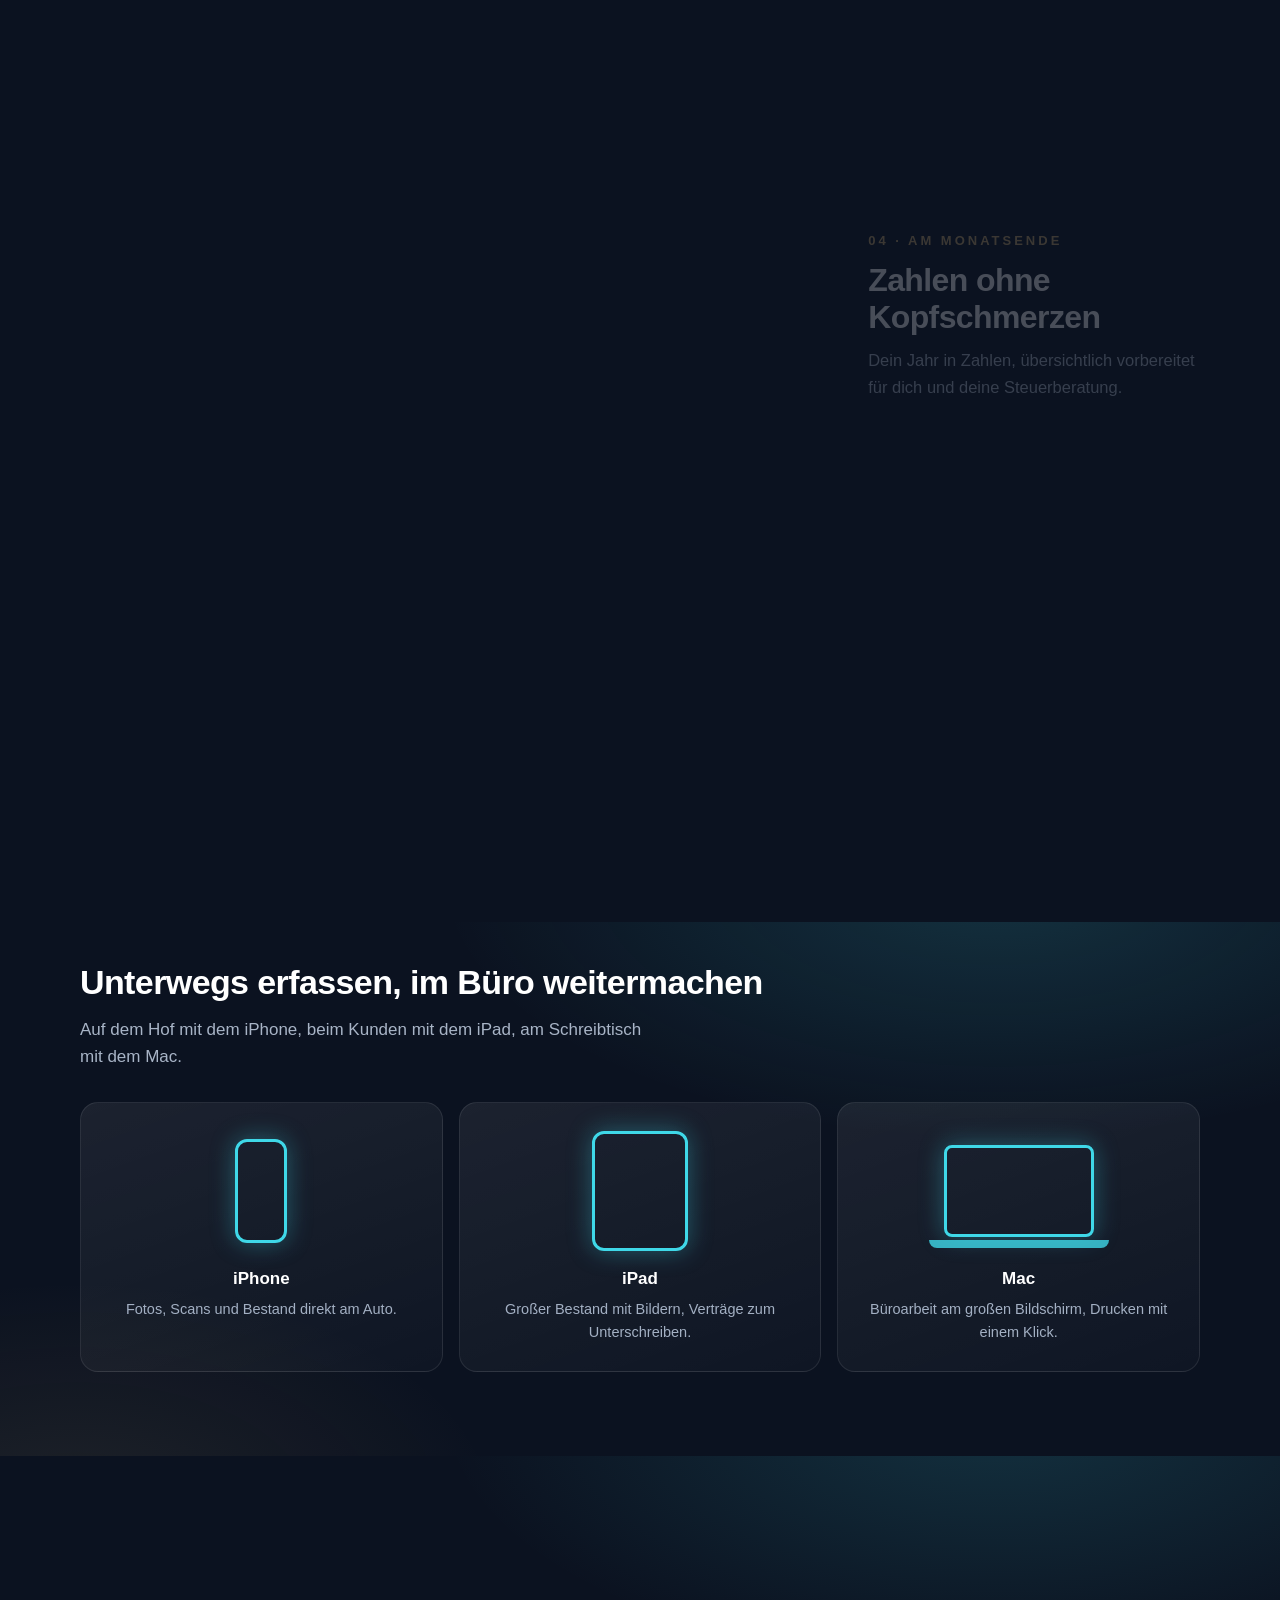
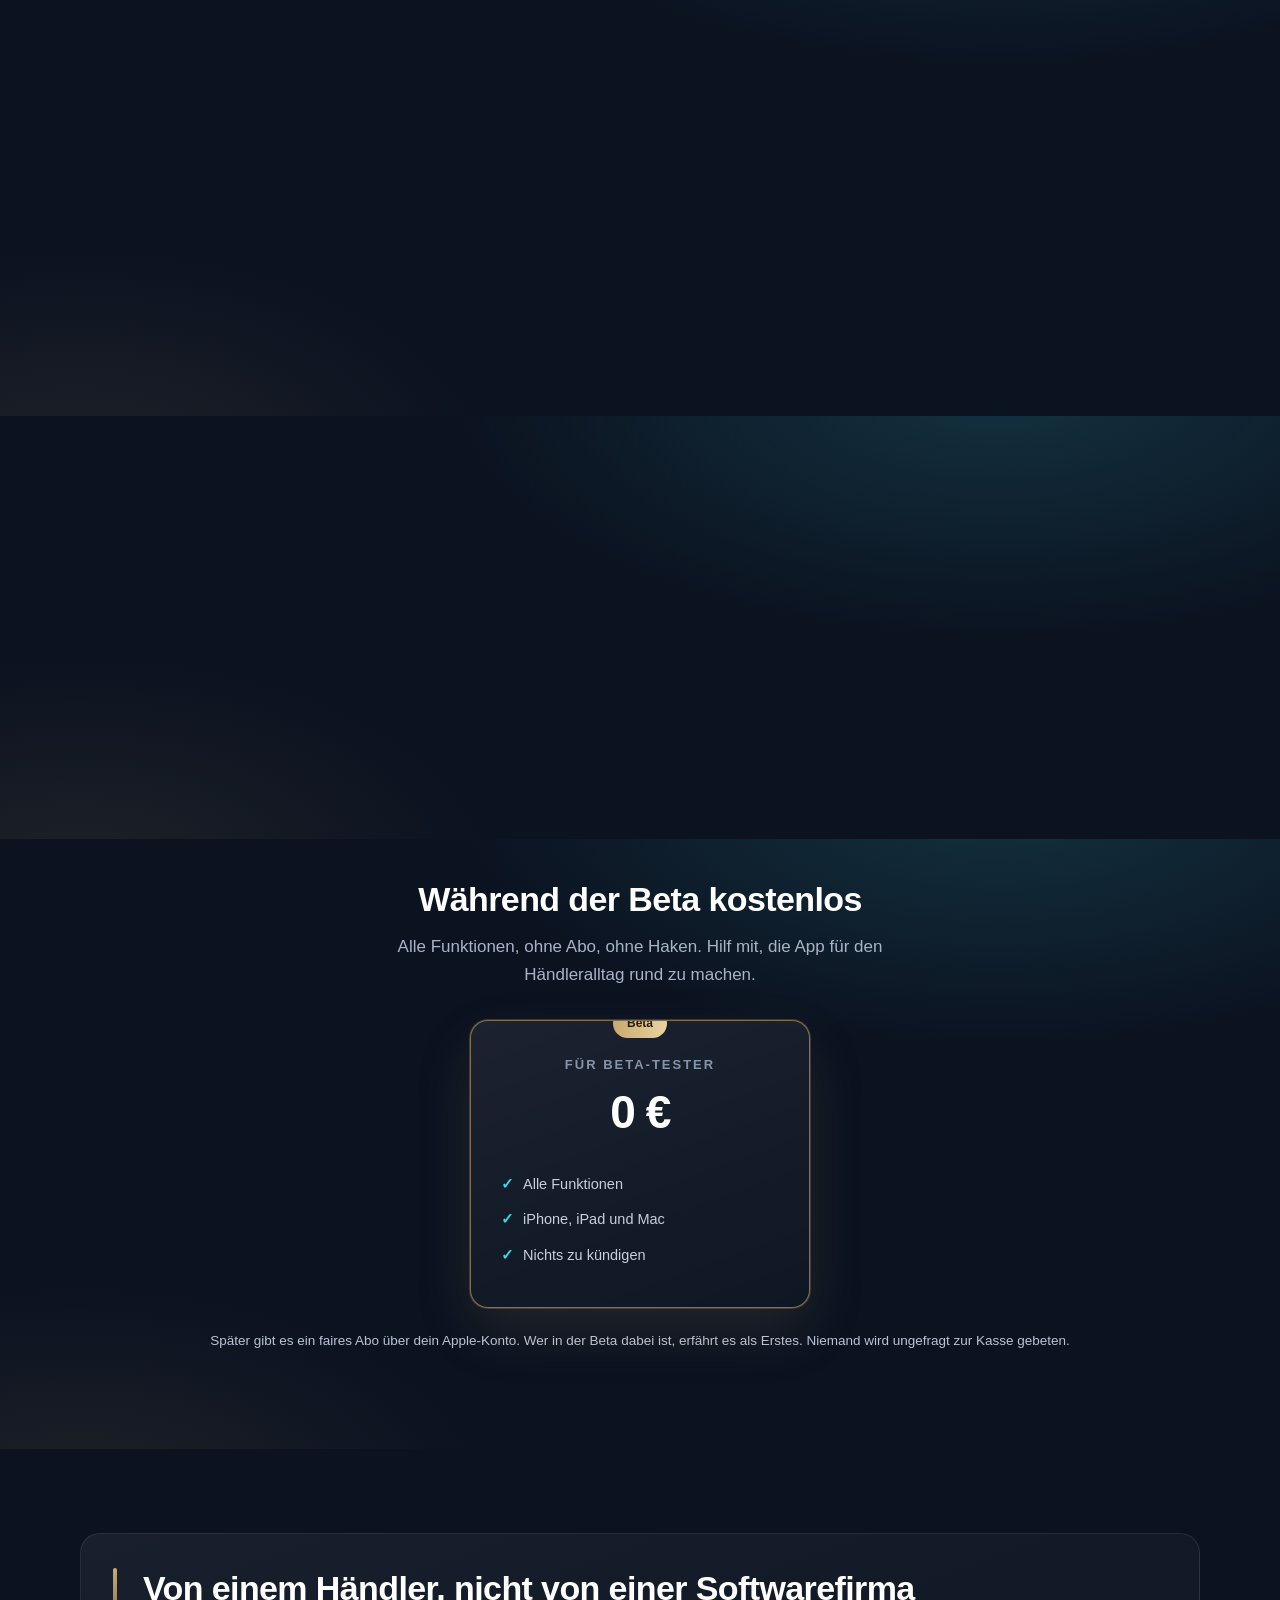
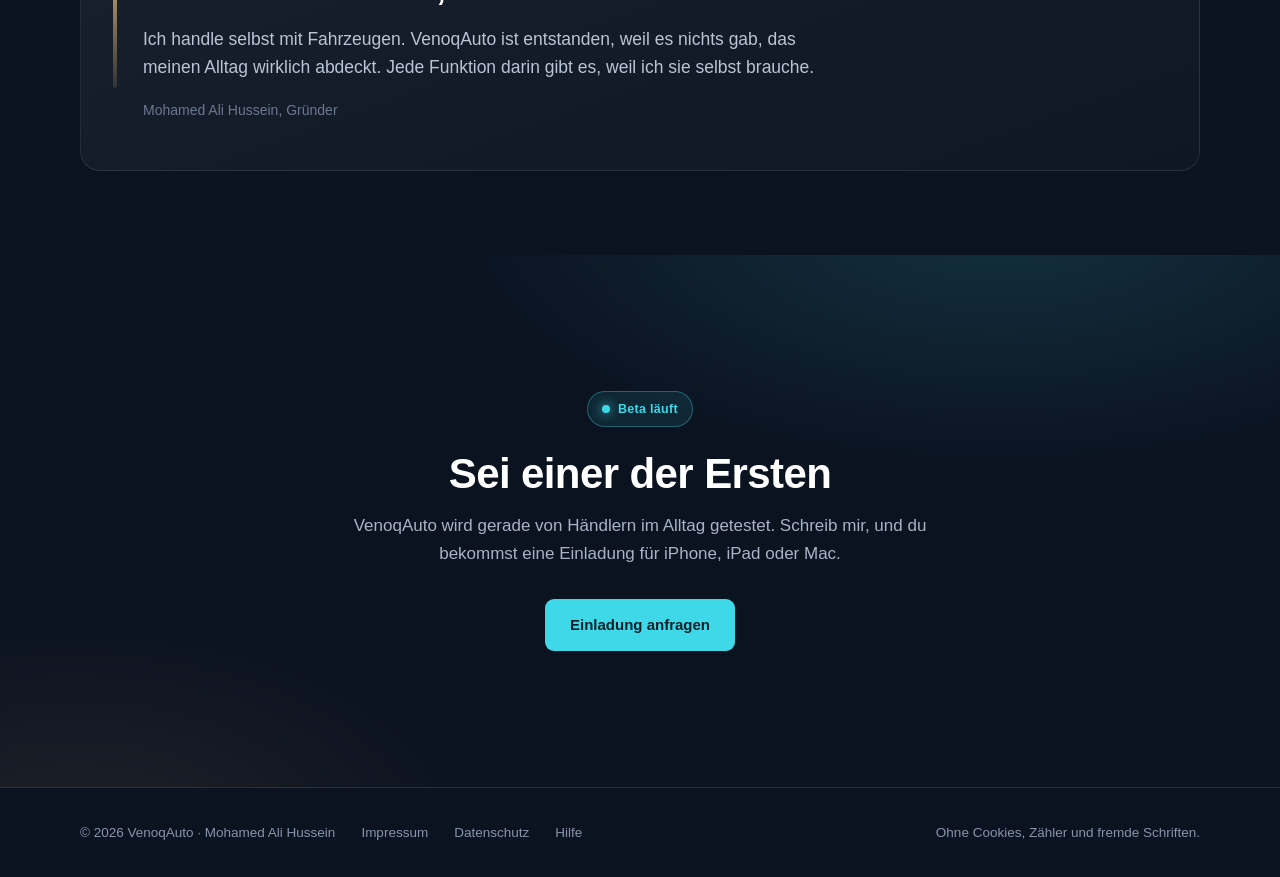
==== commit 38d5c6fc: "Vorher/Nachher-Etiketten ueber das Bild, auf dem Handy deckten sie den Fahrzeugnamen zu" ====
--- a/index.html
+++ b/index.html
@@ -125,11 +125,12 @@
       <ul><li>Auto automatisch freistellen</li><li>Studio-Hintergrund wählen, auch eigene</li><li>Licht an den Raum anpassen</li><li>Logo, Preis und Daten aufs Bild</li></ul>
     </div>
     <div class="zeig">
+      <div class="vn-etiketten"><span class="etikett l">Vorher</span><span class="etikett r">Nachher</span></div>
       <div class="vergleich" style="--pos:50%">
         <img src="bilder/showroom_nachher_5.jpg" alt="Showroom-Bild aus der App" loading="lazy">
         <img class="vorher" src="bilder/showroom_vorher_3.jpg" alt="Originalfoto vom Hof" loading="lazy">
         <div class="griff"></div>
-        <span class="etikett l">Vorher</span><span class="etikett r">Nachher</span>
+        
         <input type="range" min="0" max="100" value="50" aria-label="Vorher und Nachher vergleichen">
       </div>
       <p class="vn-fuss">Echtes Beispiel aus der App, eigenes Foto vom Hof.</p>
--- a/style.css
+++ b/style.css
@@ -414,3 +414,10 @@
   .laufband-spur { animation: none; flex-wrap: wrap; width: auto; justify-content: center; }
   .telefone { transition: none; }
 }
+
+/* Vorher/Nachher-Etiketten ueber dem Bild statt darauf: auf dem Handy deckten
+   sie den Fahrzeugnamen im Bild zu (01.11.2026) */
+.vn-etiketten { display: flex; justify-content: space-between; margin-bottom: 10px; }
+.vn-etiketten .etikett { position: static; padding: 5px 11px; border-radius: 999px; font-size: 12px; font-weight: 700;
+  background: rgba(255,255,255,.12); color: #fff; }
+.vn-etiketten .etikett.r { background: rgba(63,216,232,.85); color: #062028; }
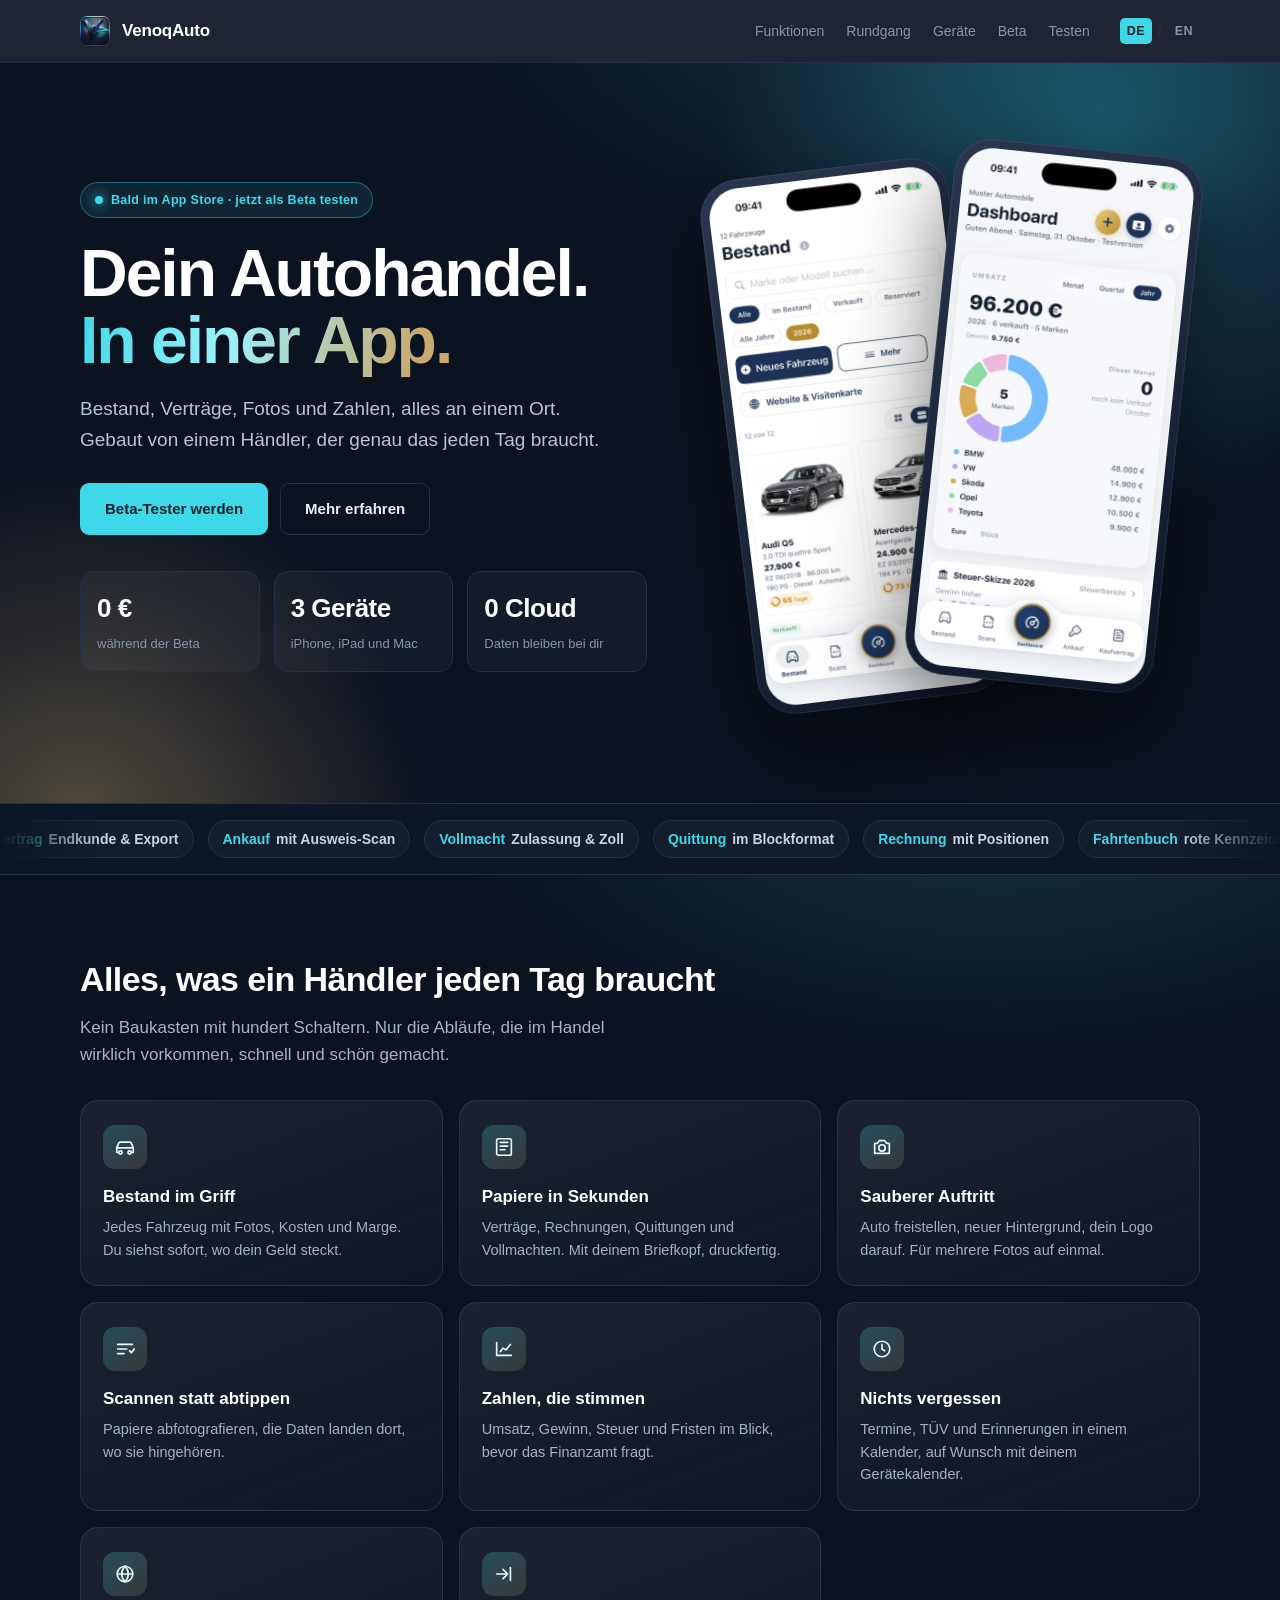
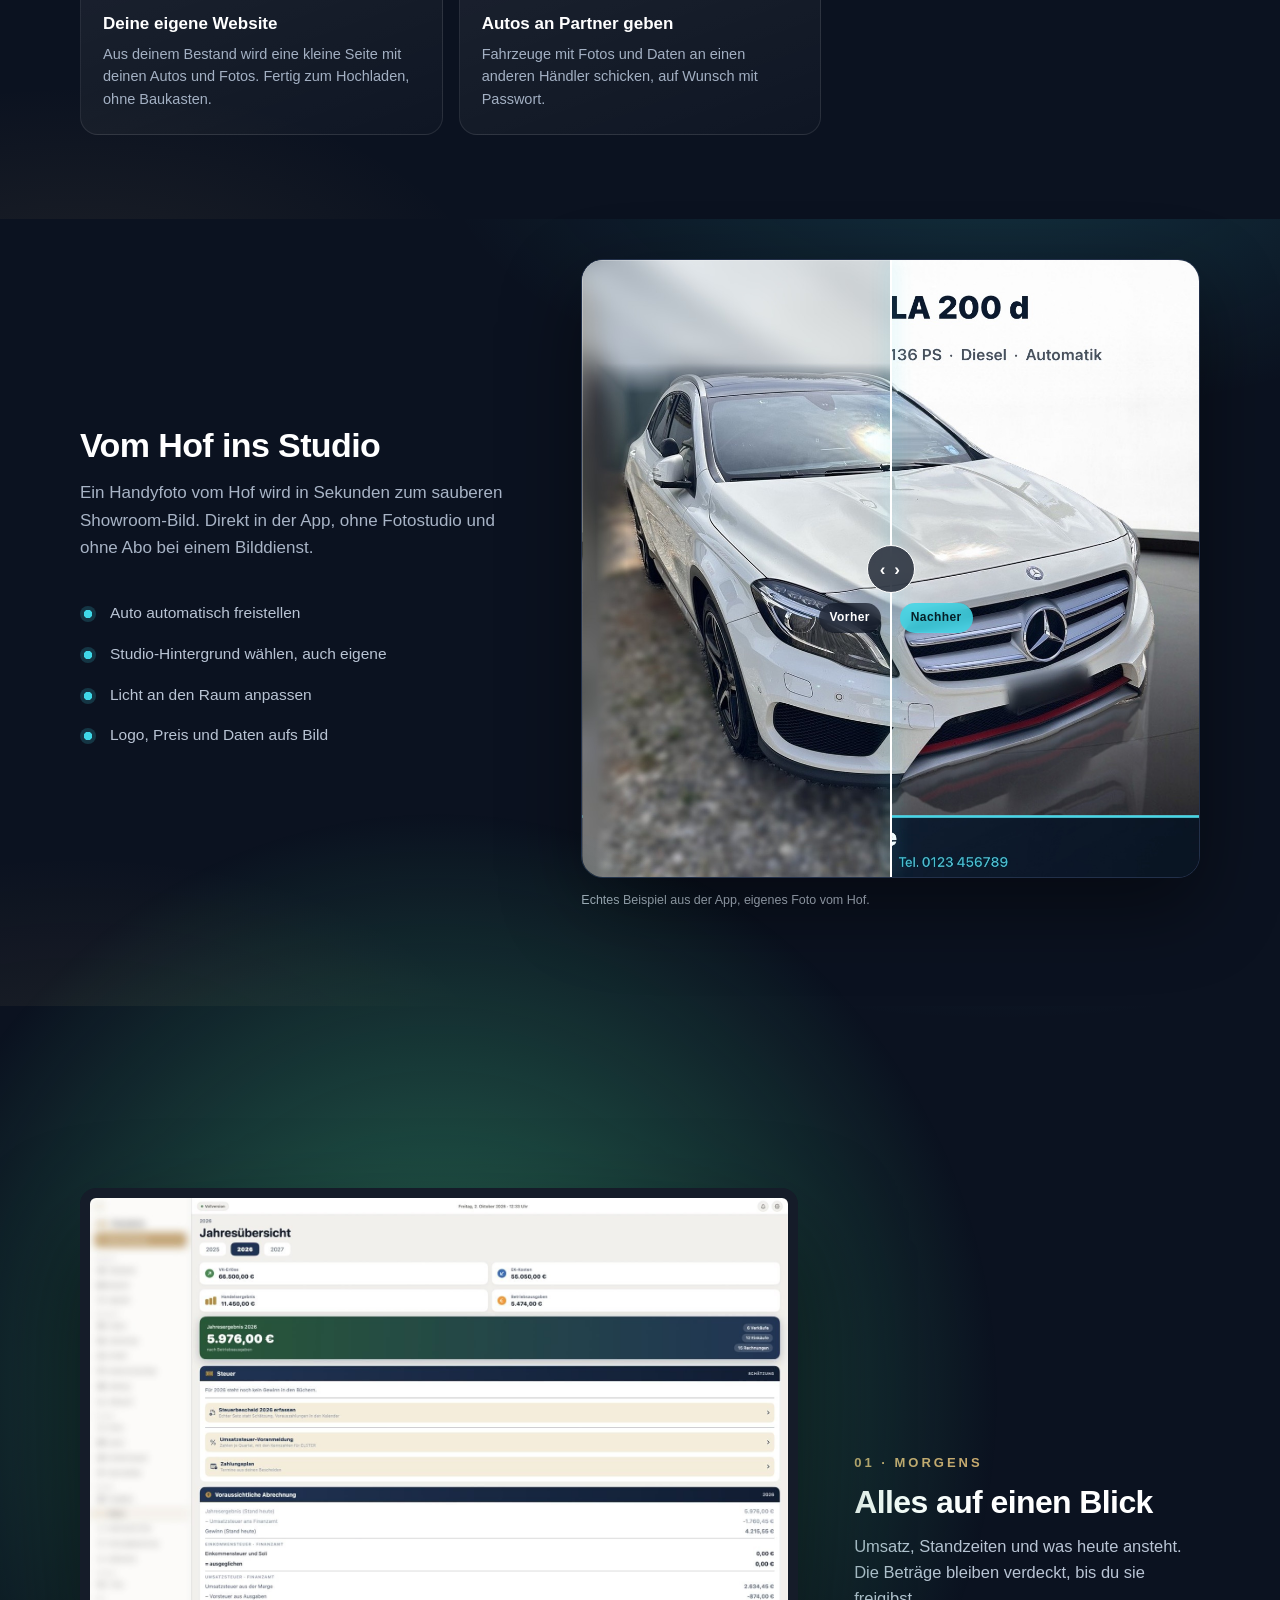
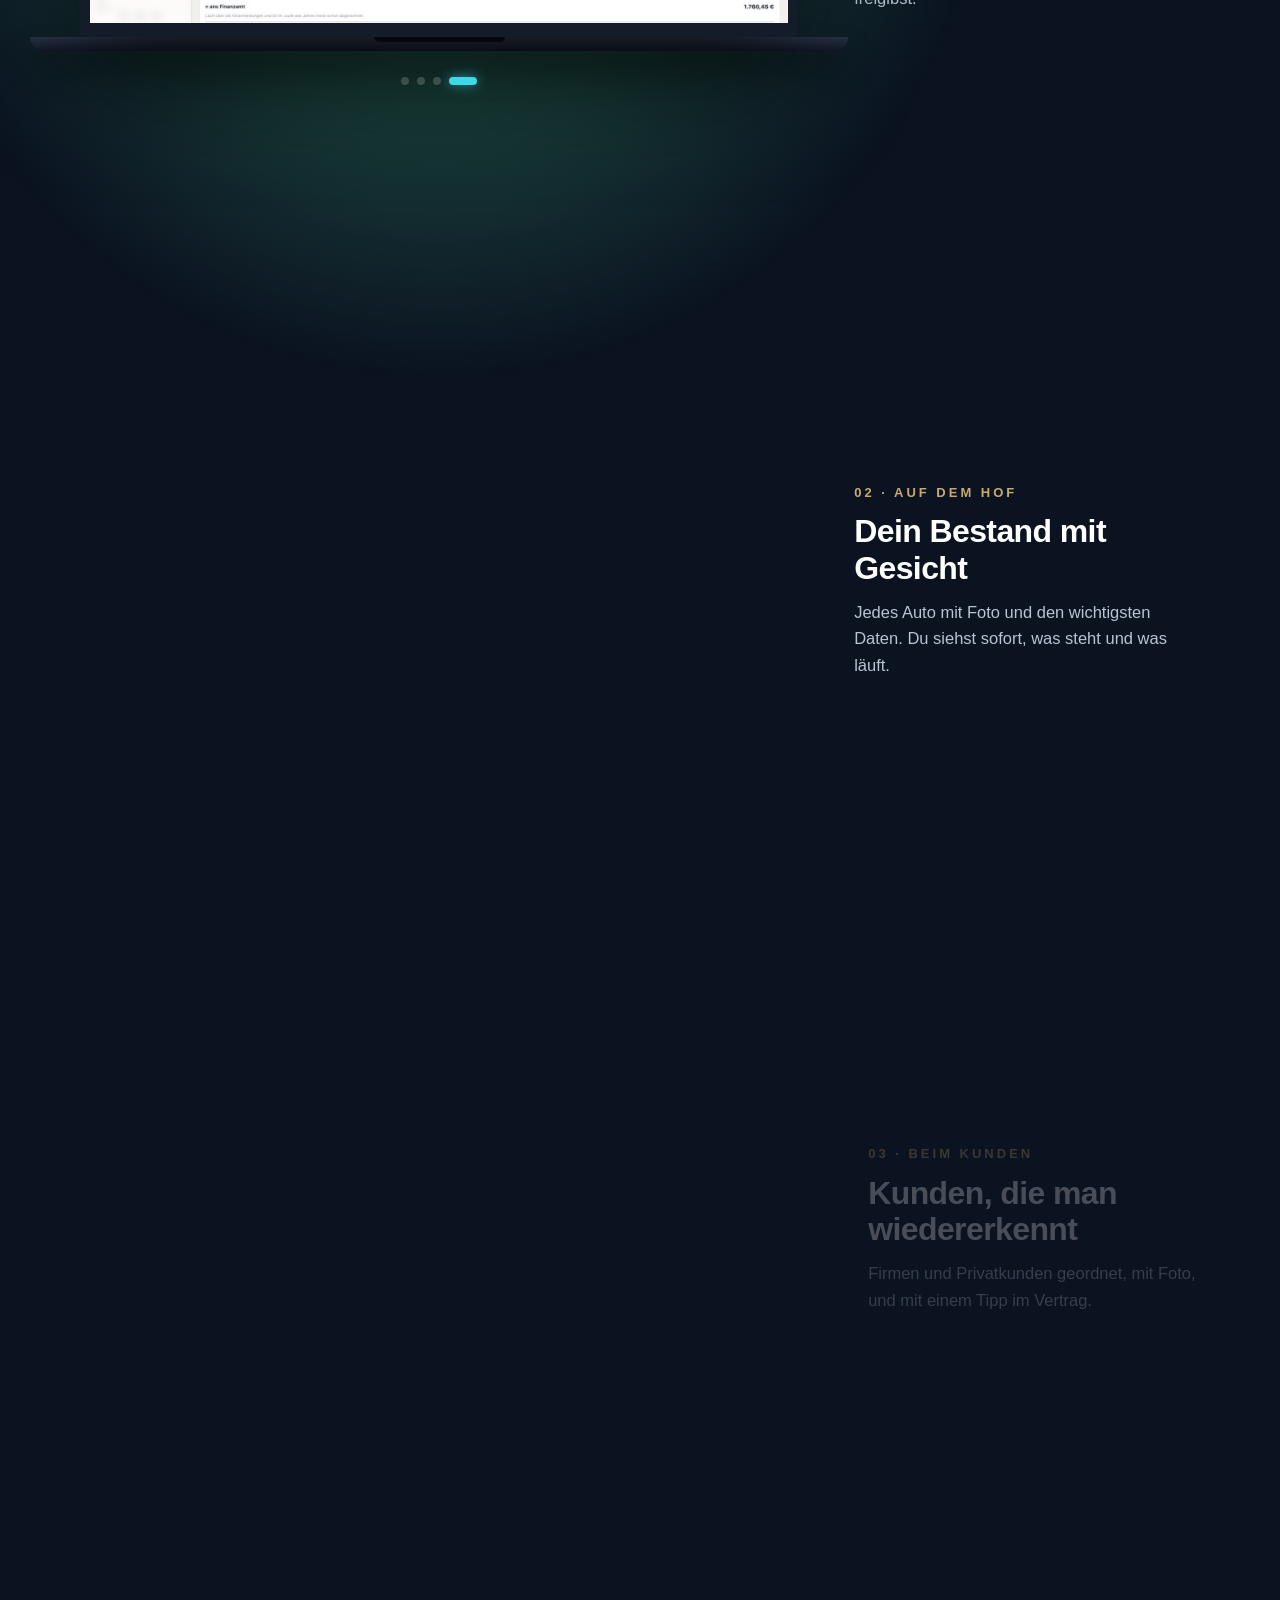
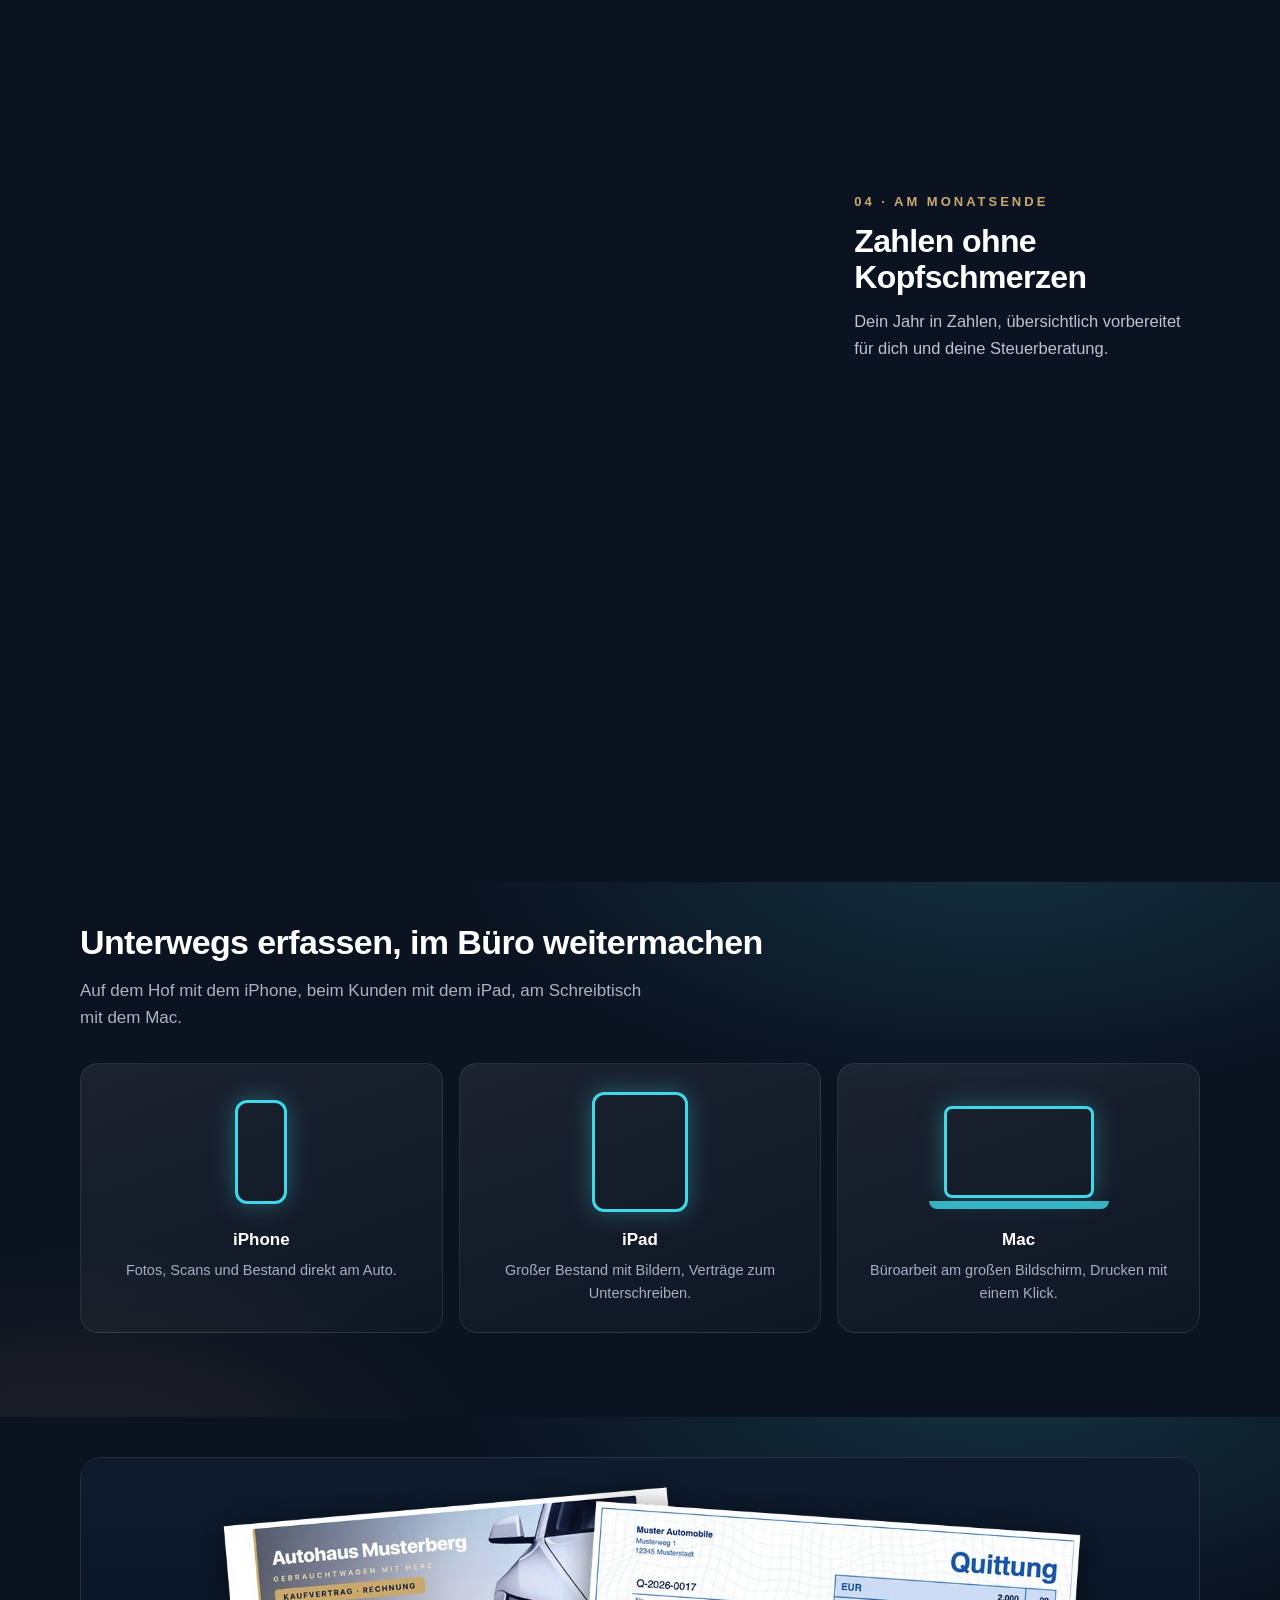
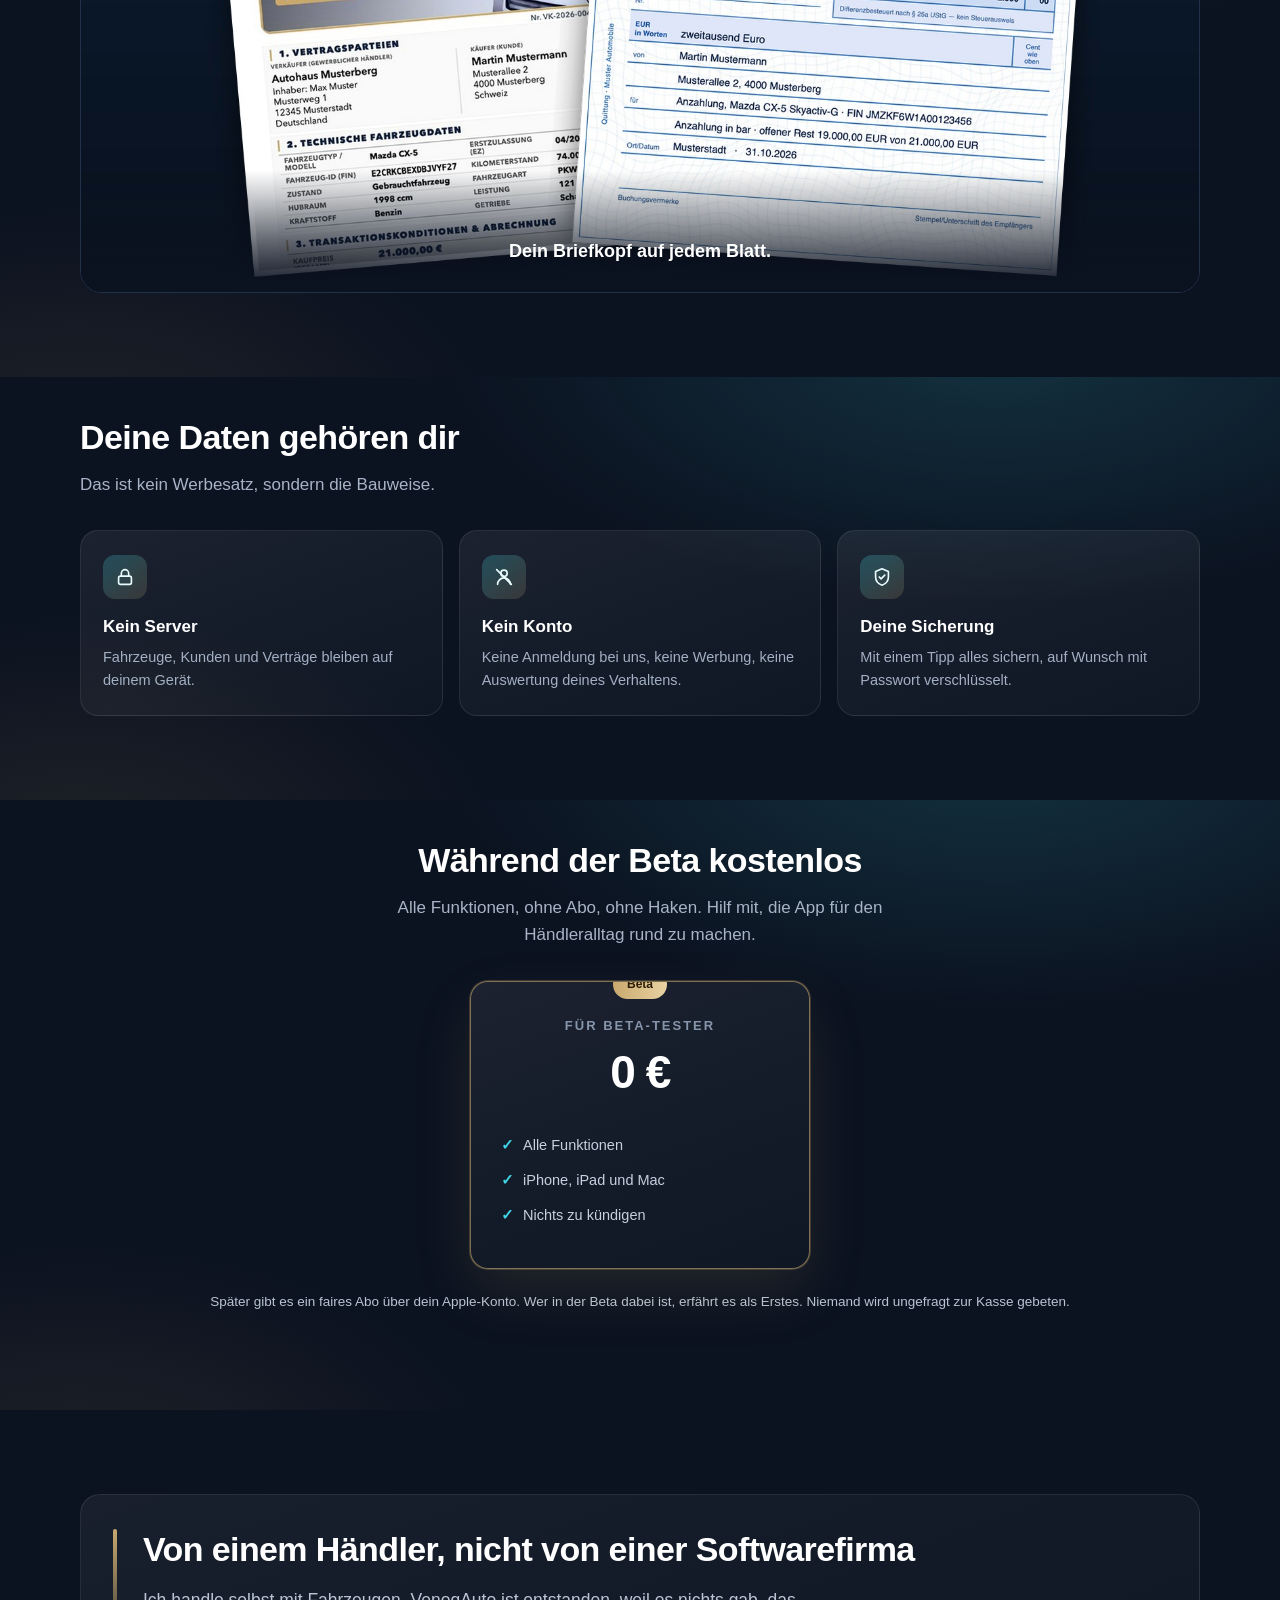
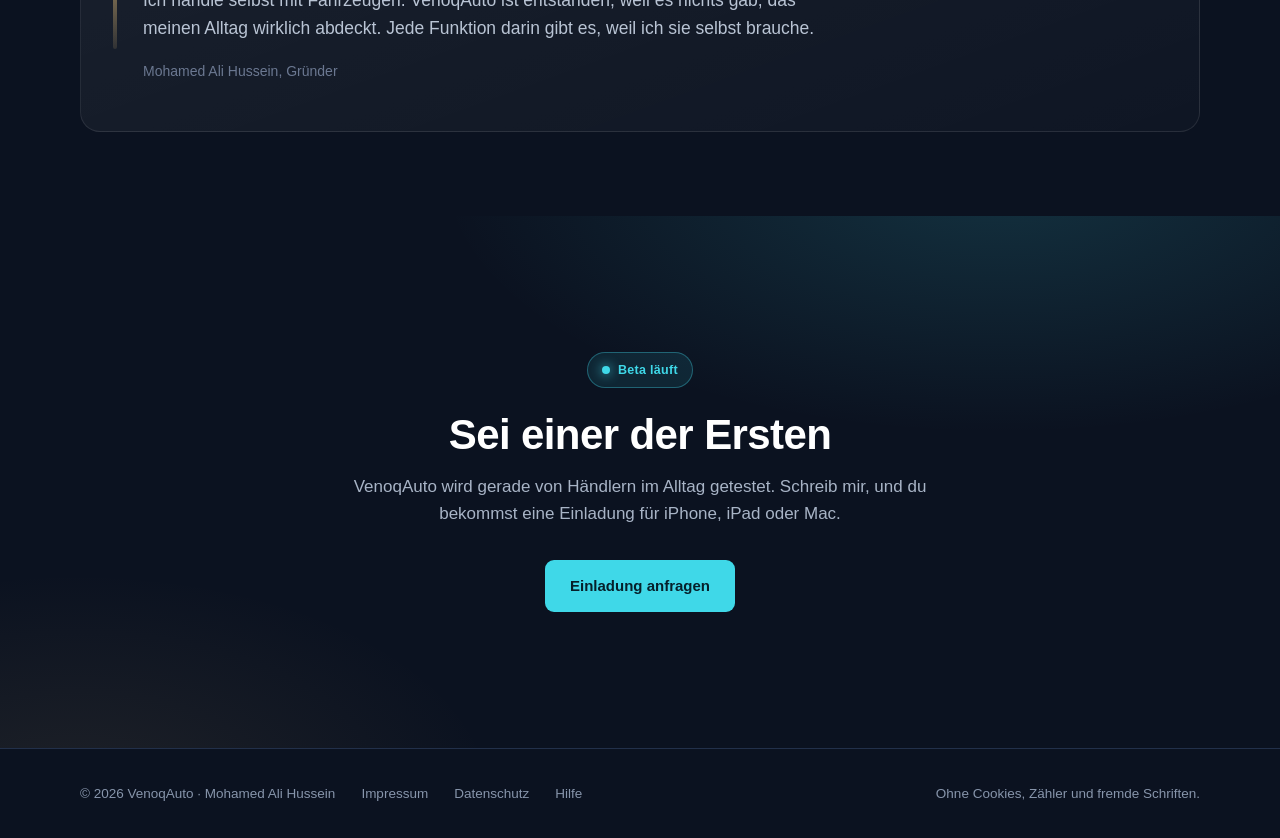
==== commit 6ff37d68: "Laufband wischbar und schneller, Tippen haelt an; Vorher/Nachher-Etiketten wandern mit dem Schieber;" ====
--- a/index.html
+++ b/index.html
@@ -125,11 +125,10 @@
       <ul><li>Auto automatisch freistellen</li><li>Studio-Hintergrund wählen, auch eigene</li><li>Licht an den Raum anpassen</li><li>Logo, Preis und Daten aufs Bild</li></ul>
     </div>
     <div class="zeig">
-      <div class="vn-etiketten"><span class="etikett l">Vorher</span><span class="etikett r">Nachher</span></div>
       <div class="vergleich" style="--pos:50%">
         <img src="bilder/showroom_nachher_5.jpg" alt="Showroom-Bild aus der App" loading="lazy">
         <img class="vorher" src="bilder/showroom_vorher_3.jpg" alt="Originalfoto vom Hof" loading="lazy">
-        <div class="griff"></div>
+        <div class="griff"><span class="etikett l">Vorher</span><span class="etikett r">Nachher</span></div>
         
         <input type="range" min="0" max="100" value="50" aria-label="Vorher und Nachher vergleichen">
       </div>
@@ -349,6 +348,34 @@
   });
 })();
 </script>
+<script>
+// Laufband (01.11.2026): schneller, mit dem Finger wischen, Tippen haelt an / laeuft weiter
+(function () {
+  var m = document.querySelector('.laufband-maske'), spur = document.querySelector('.laufband-spur');
+  if (!m || !spur) return;
+  spur.style.animation = 'none';
+  var ruhig = window.matchMedia('(prefers-reduced-motion: reduce)').matches;
+  var halt = ruhig, finger = false, warte = 0;
+  function lauf() {
+    var haelfte = spur.scrollWidth / 2;
+    if (!halt && !finger && Date.now() > warte) m.scrollLeft += 1.1;
+    if (m.scrollLeft >= haelfte) m.scrollLeft -= haelfte;
+    if (m.scrollLeft <= 0 && finger) m.scrollLeft += haelfte;
+    requestAnimationFrame(lauf);
+  }
+  m.addEventListener('click', function () { halt = !halt; m.classList.toggle('angehalten', halt); });
+  m.addEventListener('pointerdown', function () { finger = true; });
+  window.addEventListener('pointerup', function () { if (finger) { finger = false; warte = Date.now() + 1500; } });
+  m.addEventListener('touchstart', function () { finger = true; }, { passive: true });
+  m.addEventListener('touchend', function () { finger = false; warte = Date.now() + 1500; });
+  // Maus: ziehen wie mit dem Finger
+  var x0 = null, s0 = 0;
+  m.addEventListener('mousedown', function (e) { x0 = e.clientX; s0 = m.scrollLeft; e.preventDefault(); });
+  window.addEventListener('mousemove', function (e) { if (x0 !== null) m.scrollLeft = s0 - (e.clientX - x0); });
+  window.addEventListener('mouseup', function () { x0 = null; });
+  requestAnimationFrame(lauf);
+})();
+</script>
 <noscript><style>.zeig{opacity:1;transform:none}</style></noscript>
 </body>
 </html>
--- a/style.css
+++ b/style.css
@@ -421,3 +421,19 @@
 .vn-etiketten .etikett { position: static; padding: 5px 11px; border-radius: 999px; font-size: 12px; font-weight: 700;
   background: rgba(255,255,255,.12); color: #fff; }
 .vn-etiketten .etikett.r { background: rgba(63,216,232,.85); color: #062028; }
+
+/* 01.11.2026: Etiketten haengen am Schieber und wandern mit */
+.vergleich .griff .etikett { position: absolute; top: calc(50% + 34px); white-space: nowrap; }
+.vergleich .griff .etikett.l { left: auto; right: 10px; }
+.vergleich .griff .etikett.r { right: auto; left: 10px; }
+/* Laufband: wischbar, Tippen haelt an */
+.laufband-maske { overflow-x: auto; scrollbar-width: none; cursor: grab; touch-action: pan-x; }
+.laufband-maske::-webkit-scrollbar { display: none; }
+.laufband-maske.angehalten { cursor: pointer; }
+/* Zwei Telefone nah beieinander, auch quer und auf dem iPad */
+.telefone { max-width: 520px; width: 100%; margin: 0 auto; }
+@media (max-width: 900px) {
+  .telefone { max-width: 430px; }
+  .telefon.a { left: 2%; } .telefon.b { right: 2%; }
+}
+@media (max-width: 440px) { .telefon { width: 170px; } .telefon img { height: 360px; } .telefone { height: 410px; } }
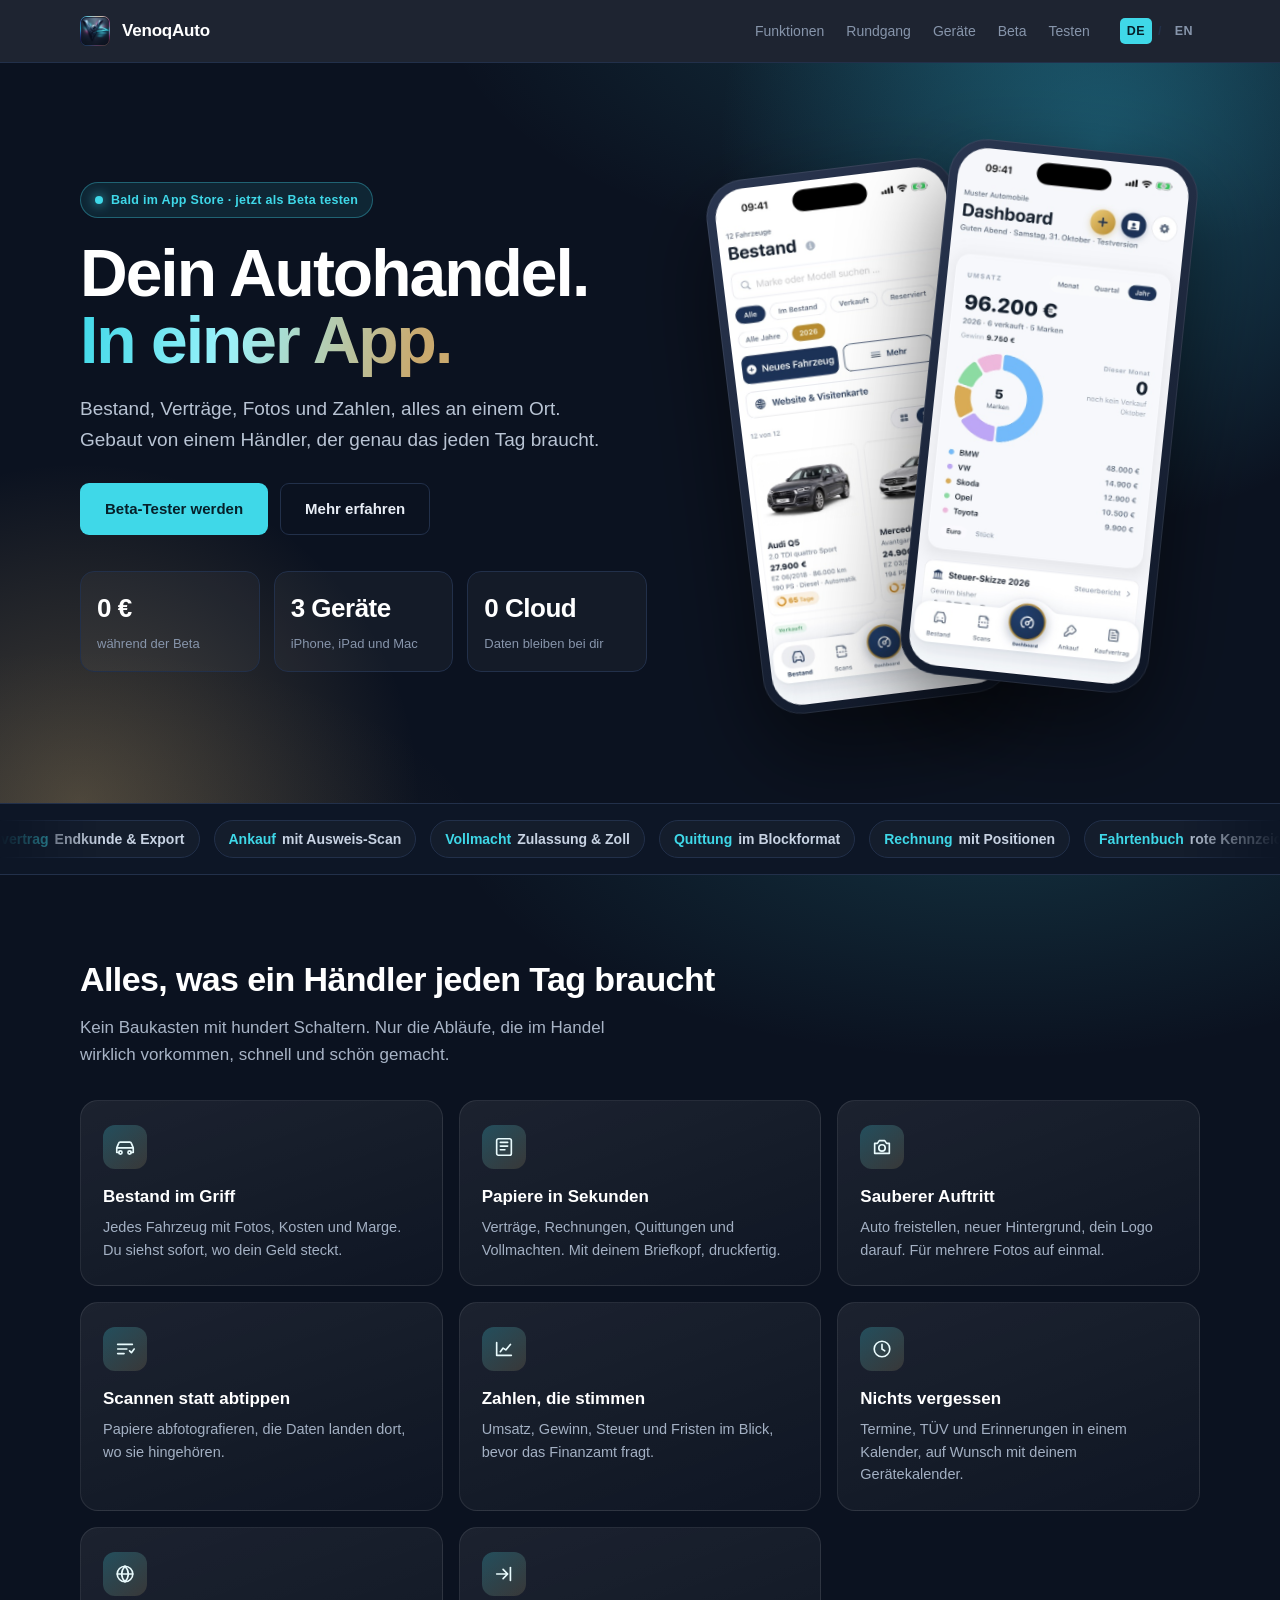
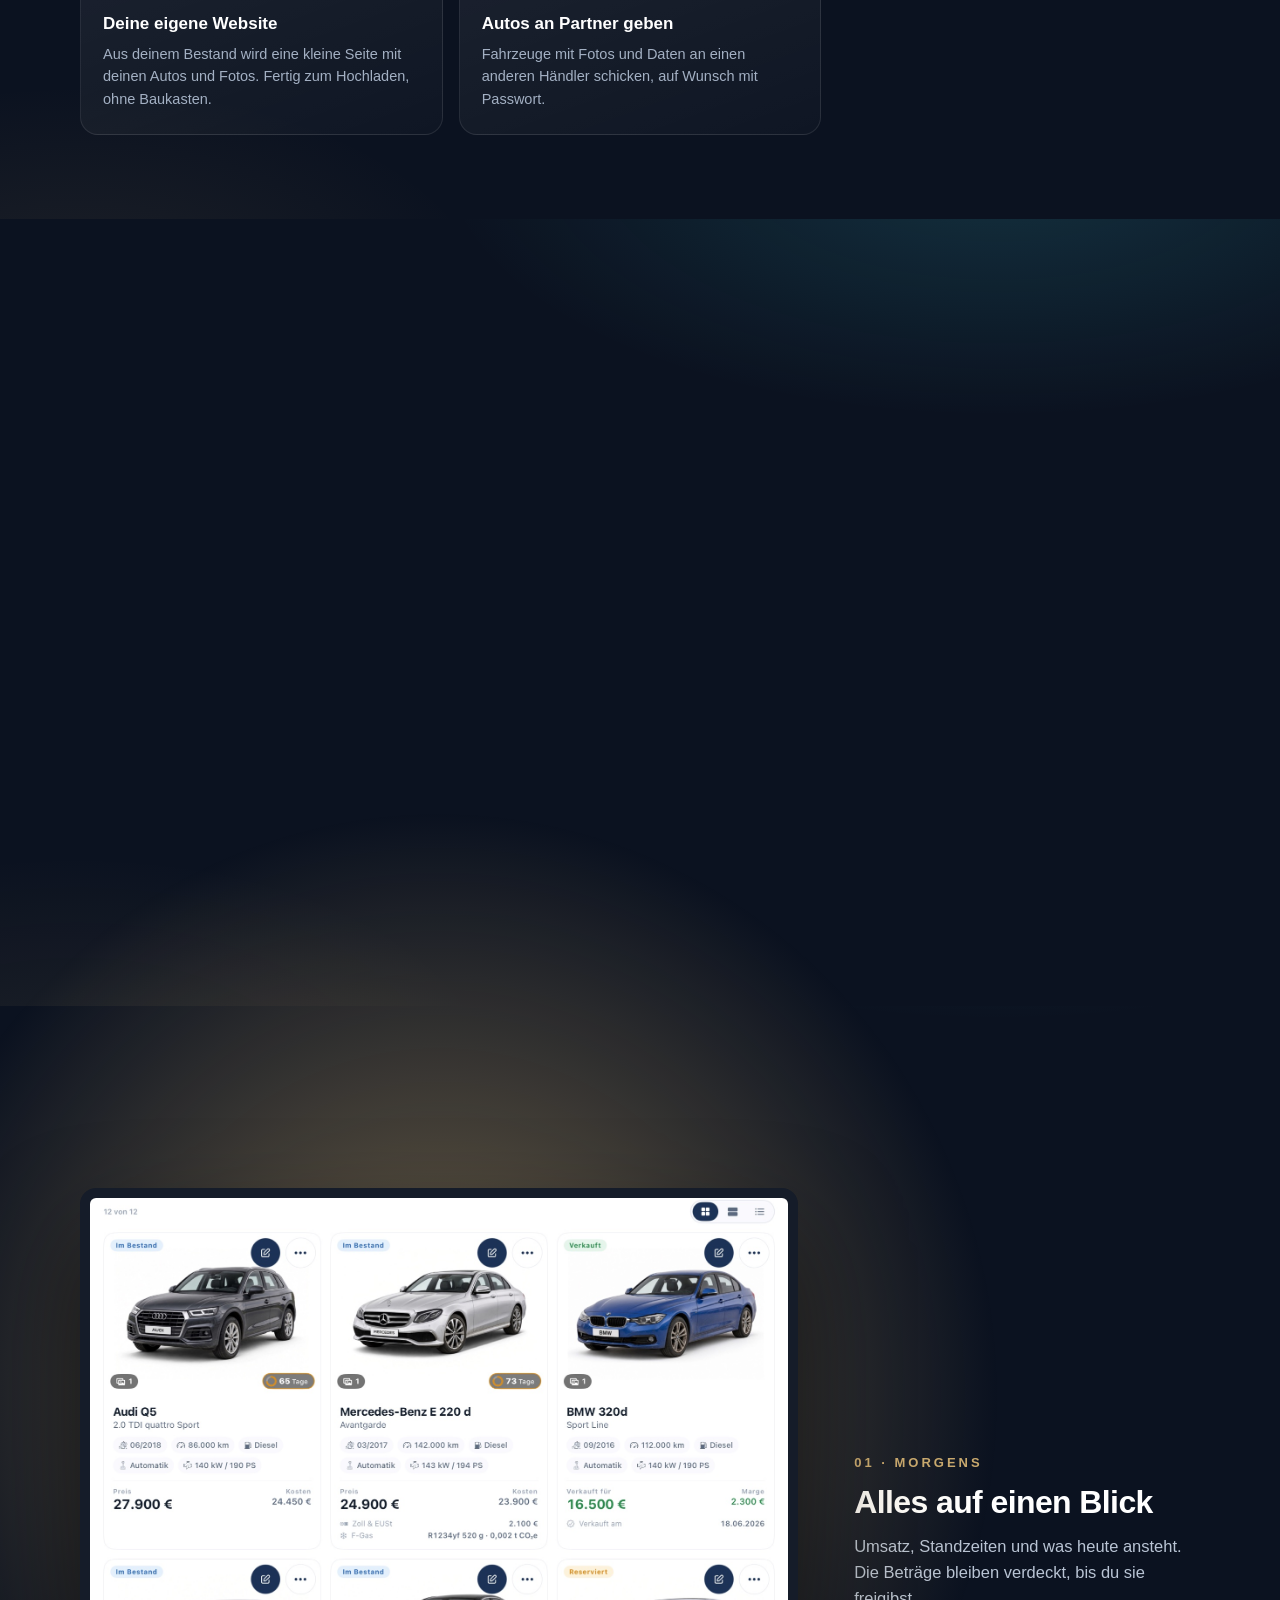
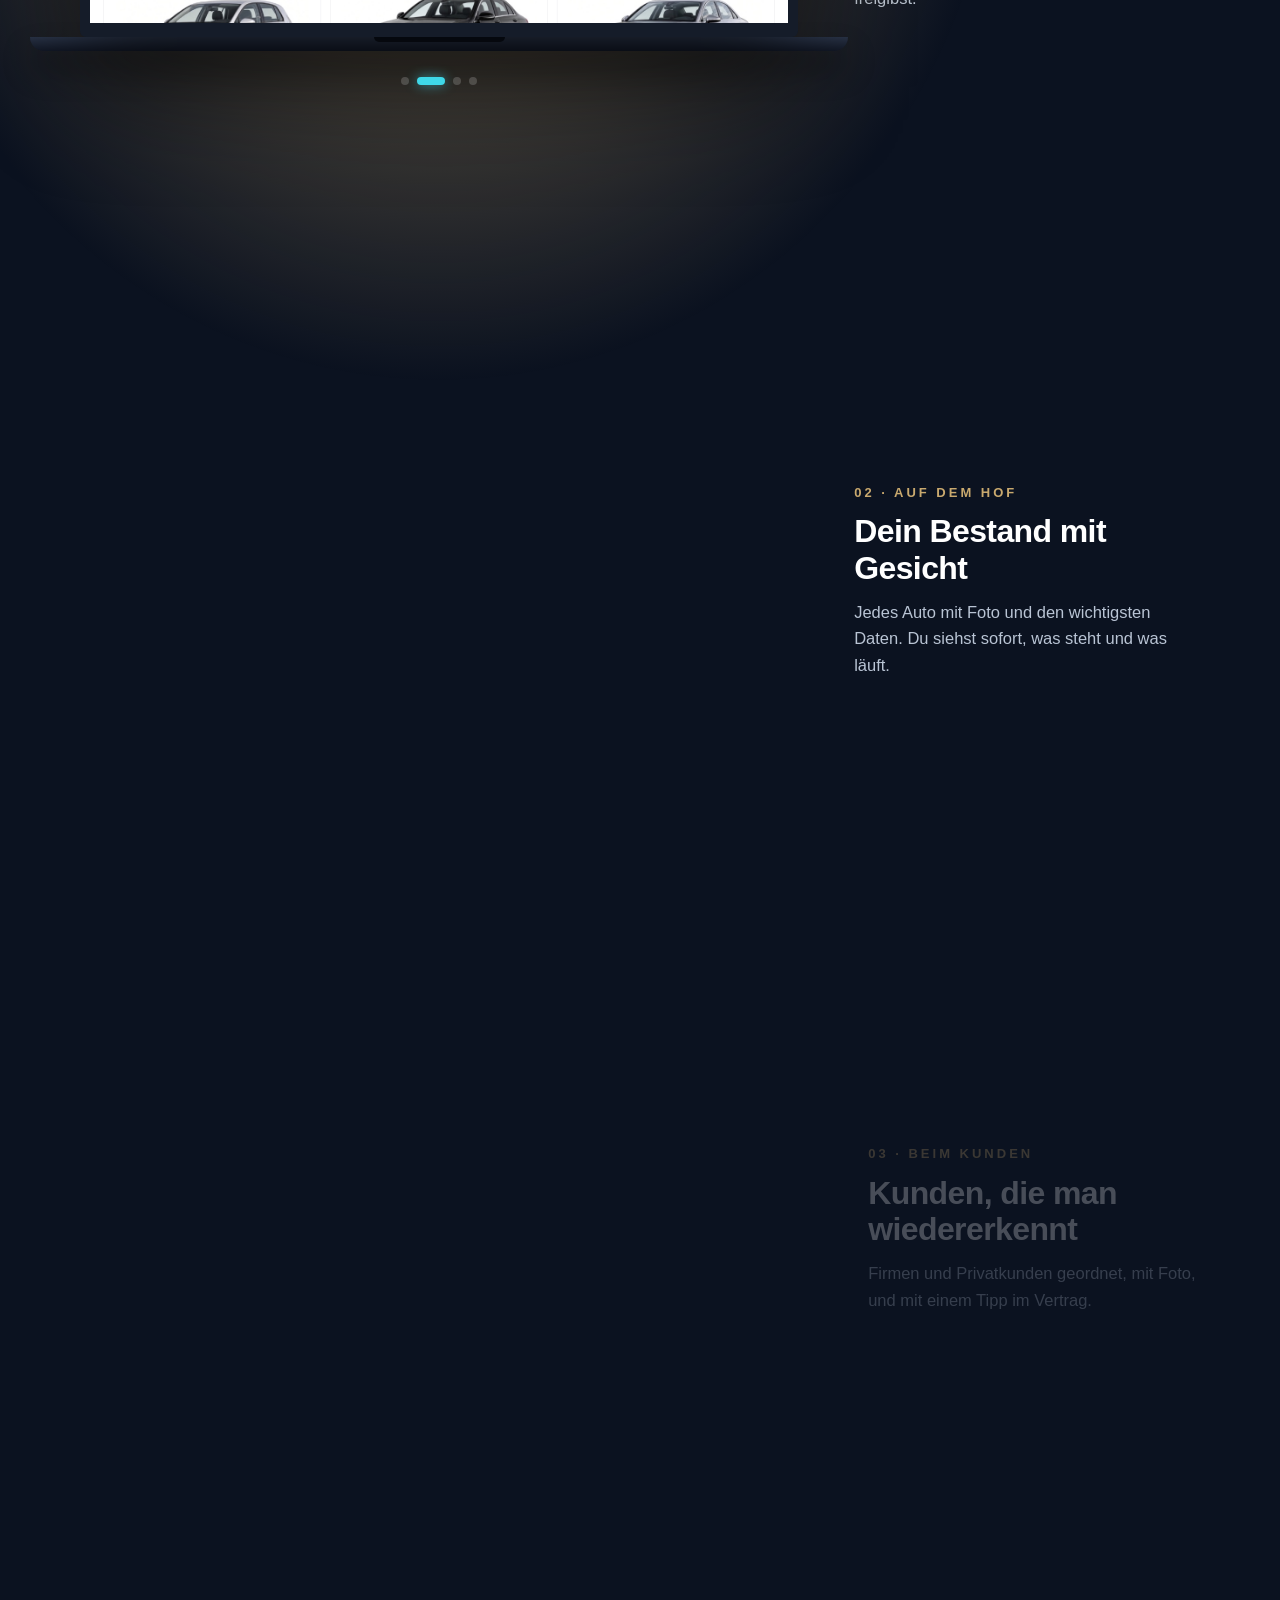
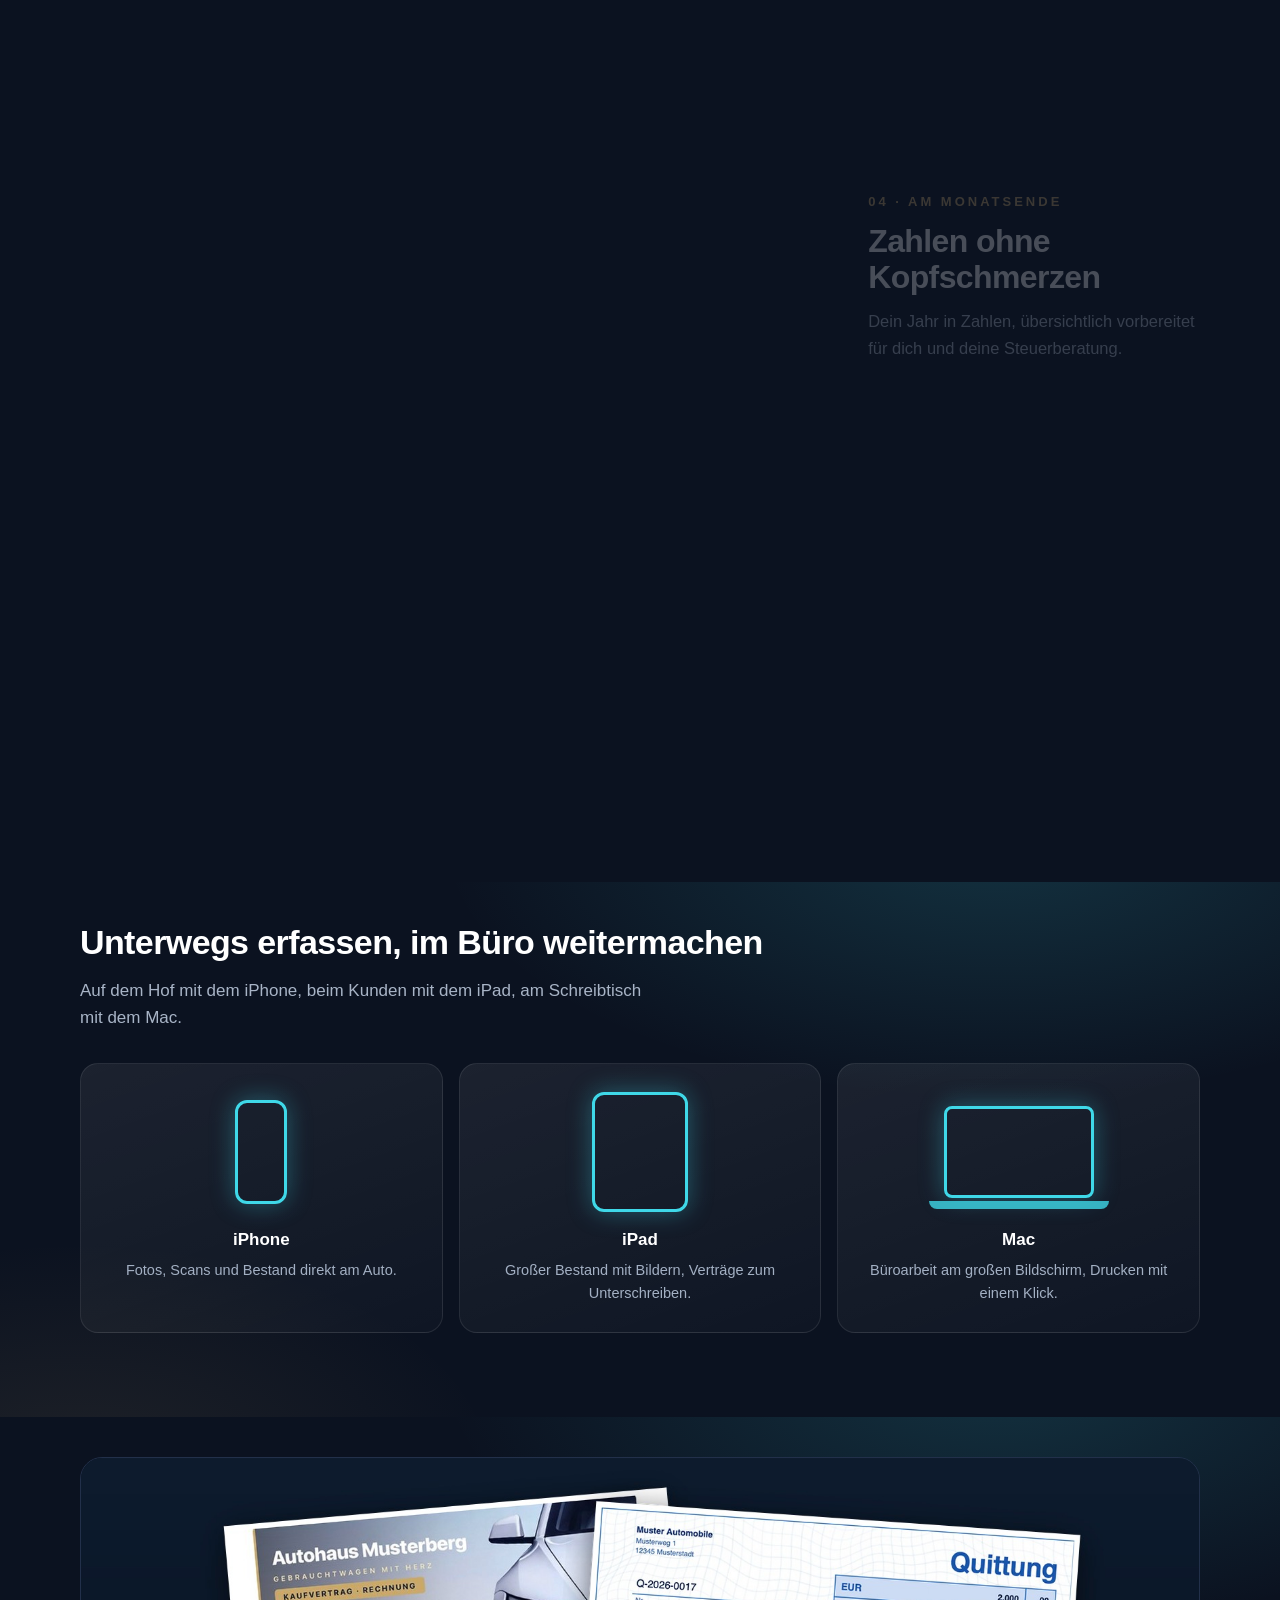
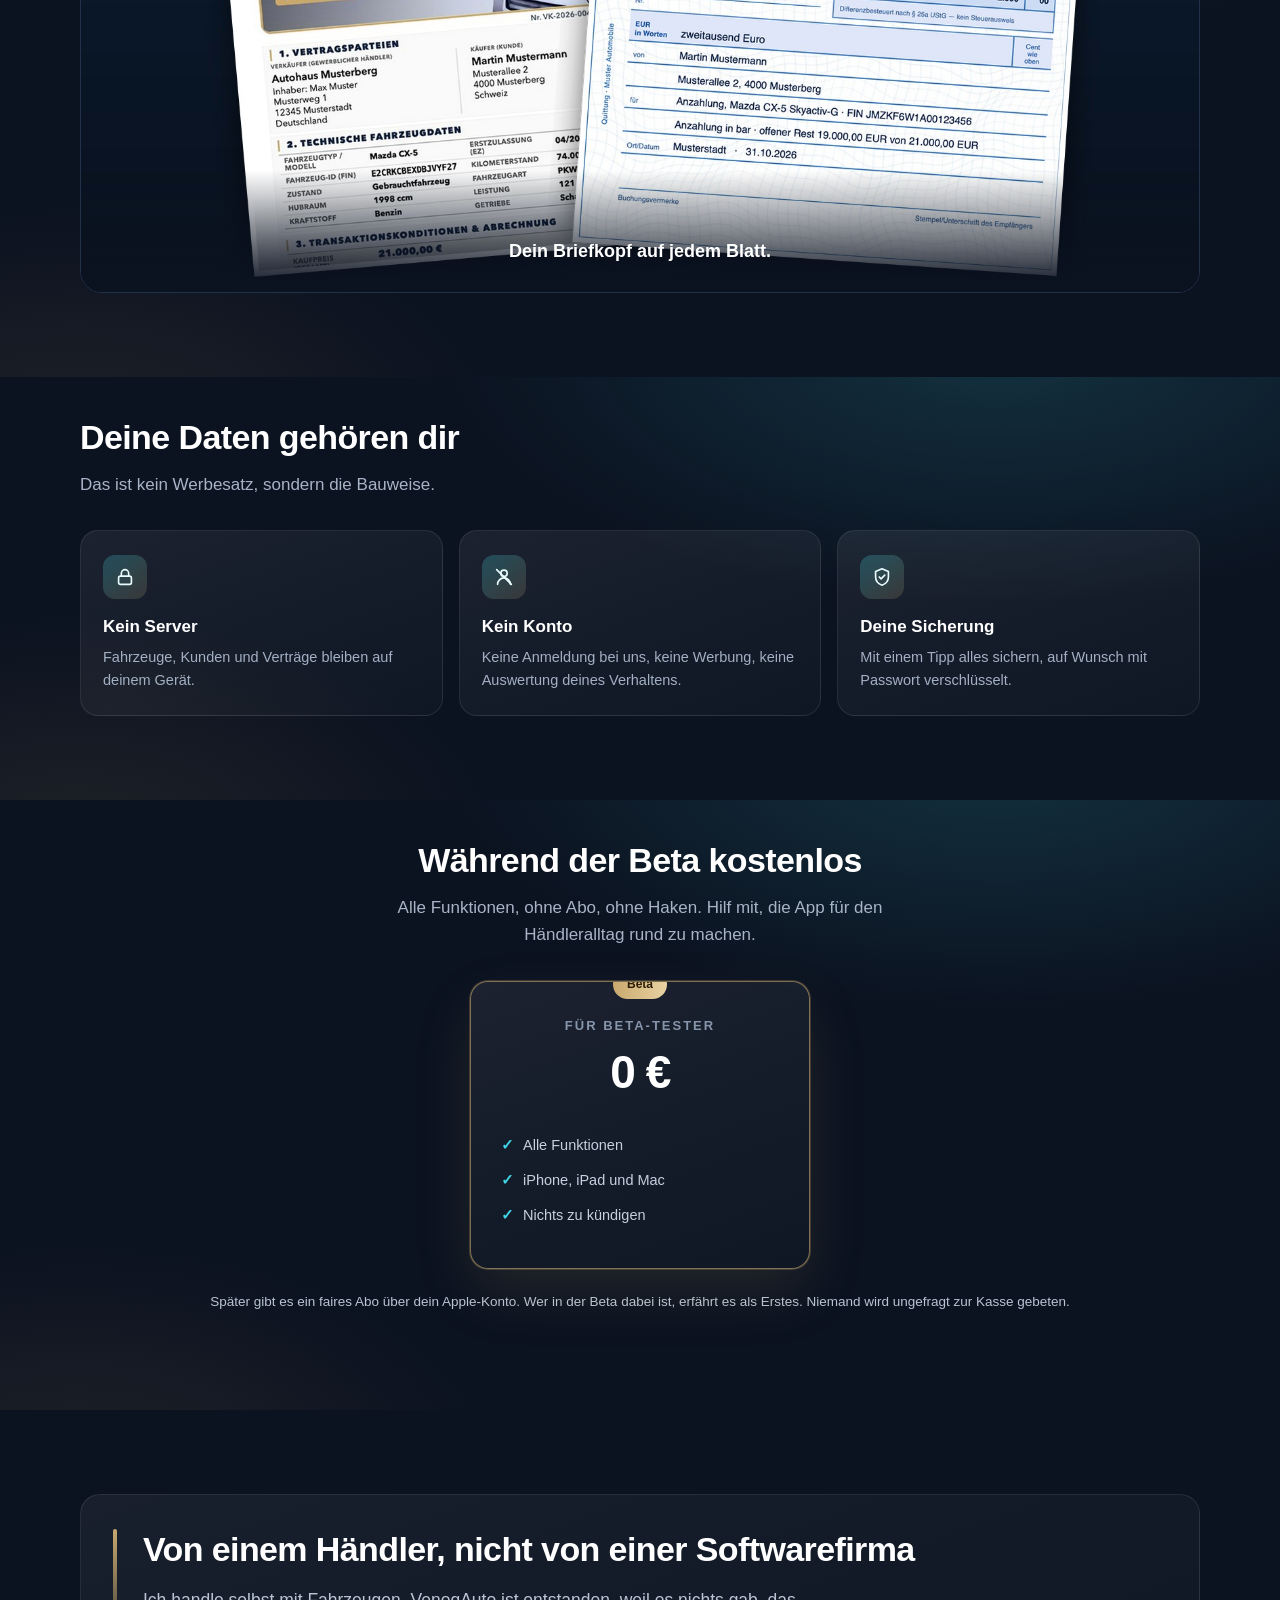
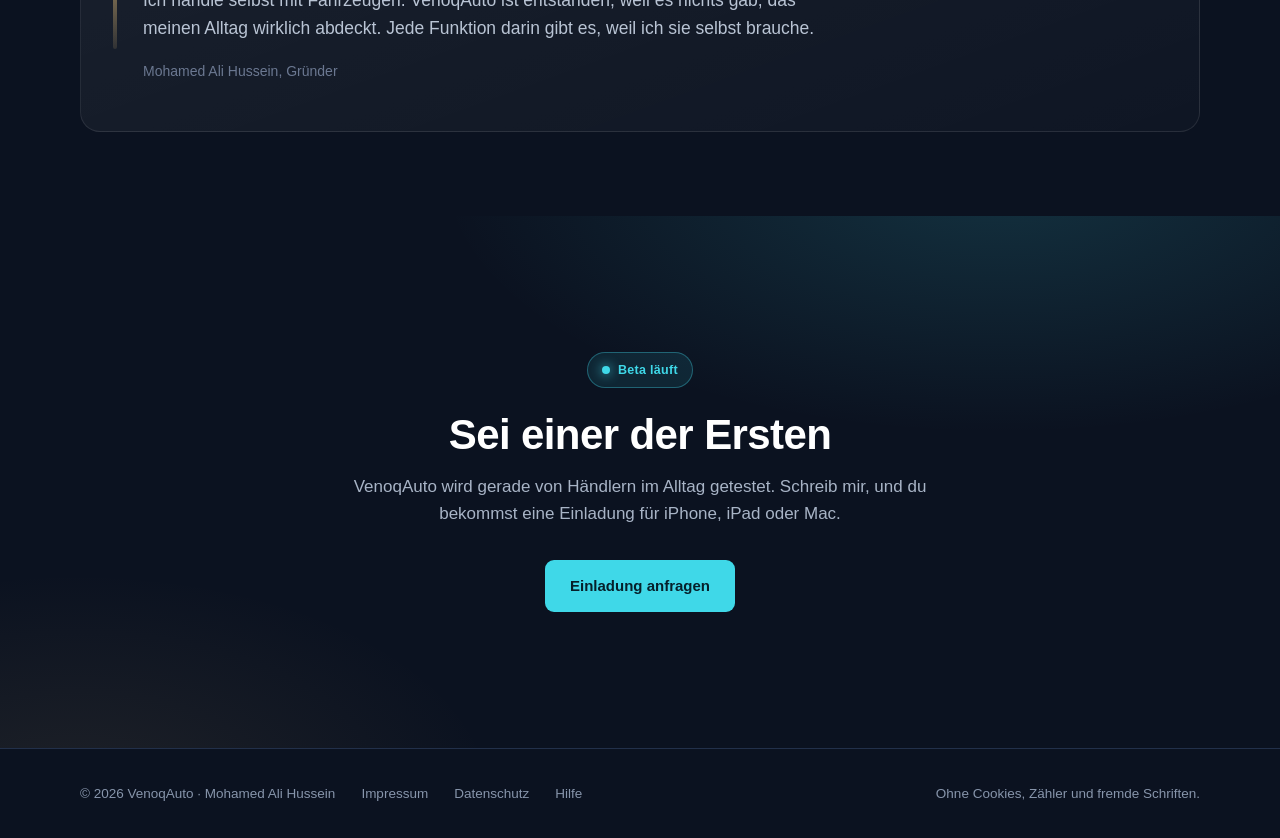
==== commit dc0334d2: "Laufband laeuft nach dem Wischen weiter (Ziehen zaehlt nicht als Tippen, eigene Position statt gerun" ====
--- a/index.html
+++ b/index.html
@@ -18,7 +18,7 @@
 <link rel="icon" href="favicon.png">
 <link rel="apple-touch-icon" href="bilder/apple-touch-icon.png">
 <link rel="alternate" hreflang="en" href="en/index.html">
-<link rel="stylesheet" href="style.css">
+<link rel="stylesheet" href="style.css?v=0111b">
 </head>
 <body>
 <div class="fortschritt" aria-hidden="true"></div>
@@ -355,24 +355,37 @@
   if (!m || !spur) return;
   spur.style.animation = 'none';
   var ruhig = window.matchMedia('(prefers-reduced-motion: reduce)').matches;
-  var halt = ruhig, finger = false, warte = 0;
+  // eigene Position als Kommazahl: scrollLeft rundet in Safari, dann bleibt das Band stehen
+  var halt = ruhig, finger = false, warte = 0, pos = 0, gezogen = false;
   function lauf() {
     var haelfte = spur.scrollWidth / 2;
-    if (!halt && !finger && Date.now() > warte) m.scrollLeft += 1.1;
-    if (m.scrollLeft >= haelfte) m.scrollLeft -= haelfte;
-    if (m.scrollLeft <= 0 && finger) m.scrollLeft += haelfte;
+    if (finger || Date.now() < warte) pos = m.scrollLeft;
+    else if (!halt) pos += 1.1;
+    if (pos >= haelfte) pos -= haelfte;
+    if (pos < 0) pos += haelfte;
+    if (!finger) m.scrollLeft = pos;
     requestAnimationFrame(lauf);
   }
-  m.addEventListener('click', function () { halt = !halt; m.classList.toggle('angehalten', halt); });
-  m.addEventListener('pointerdown', function () { finger = true; });
-  window.addEventListener('pointerup', function () { if (finger) { finger = false; warte = Date.now() + 1500; } });
-  m.addEventListener('touchstart', function () { finger = true; }, { passive: true });
-  m.addEventListener('touchend', function () { finger = false; warte = Date.now() + 1500; });
+  function los() { finger = false; warte = Date.now() + 1200; }
+  // Tippen ohne Ziehen haelt an oder laesst weiterlaufen; nach dem Wischen laeuft es weiter
+  m.addEventListener('click', function () {
+    if (gezogen) { gezogen = false; return; }
+    halt = !halt; m.classList.toggle('angehalten', halt);
+  });
+  var x0 = null, s0 = 0;
+  m.addEventListener('touchstart', function (e) { finger = true; gezogen = false; x0 = e.touches[0].clientX; }, { passive: true });
+  m.addEventListener('touchmove', function (e) { if (x0 !== null && Math.abs(e.touches[0].clientX - x0) > 6) gezogen = true; }, { passive: true });
+  m.addEventListener('touchend', function () { x0 = null; los(); });
   // Maus: ziehen wie mit dem Finger
-  var x0 = null, s0 = 0;
-  m.addEventListener('mousedown', function (e) { x0 = e.clientX; s0 = m.scrollLeft; e.preventDefault(); });
-  window.addEventListener('mousemove', function (e) { if (x0 !== null) m.scrollLeft = s0 - (e.clientX - x0); });
-  window.addEventListener('mouseup', function () { x0 = null; });
+  var maus = false;
+  m.addEventListener('mousedown', function (e) { maus = true; finger = true; gezogen = false; x0 = e.clientX; s0 = m.scrollLeft; e.preventDefault(); });
+  window.addEventListener('mousemove', function (e) {
+    if (!maus) return;
+    if (Math.abs(e.clientX - x0) > 6) gezogen = true;
+    m.scrollLeft = s0 - (e.clientX - x0);
+  });
+  window.addEventListener('mouseup', function () { if (maus) { maus = false; x0 = null; los(); } });
+  m.addEventListener('wheel', function () { warte = Date.now() + 1200; }, { passive: true });
   requestAnimationFrame(lauf);
 })();
 </script>
--- a/style.css
+++ b/style.css
@@ -431,9 +431,10 @@
 .laufband-maske::-webkit-scrollbar { display: none; }
 .laufband-maske.angehalten { cursor: pointer; }
 /* Zwei Telefone nah beieinander, auch quer und auf dem iPad */
-.telefone { max-width: 520px; width: 100%; margin: 0 auto; }
+.telefone { max-width: 500px; width: 100%; margin: 0 auto; }
 @media (max-width: 900px) {
-  .telefone { max-width: 430px; }
-  .telefon.a { left: 2%; } .telefon.b { right: 2%; }
+  /* einspaltig (iPad, Handy quer): Telefone ueberlappen leicht, nichts wirkt leer */
+  .telefone { max-width: 380px; }
+  .telefon.a { left: 0; } .telefon.b { right: 0; top: 10px; }
 }
 @media (max-width: 440px) { .telefon { width: 170px; } .telefon img { height: 360px; } .telefone { height: 410px; } }
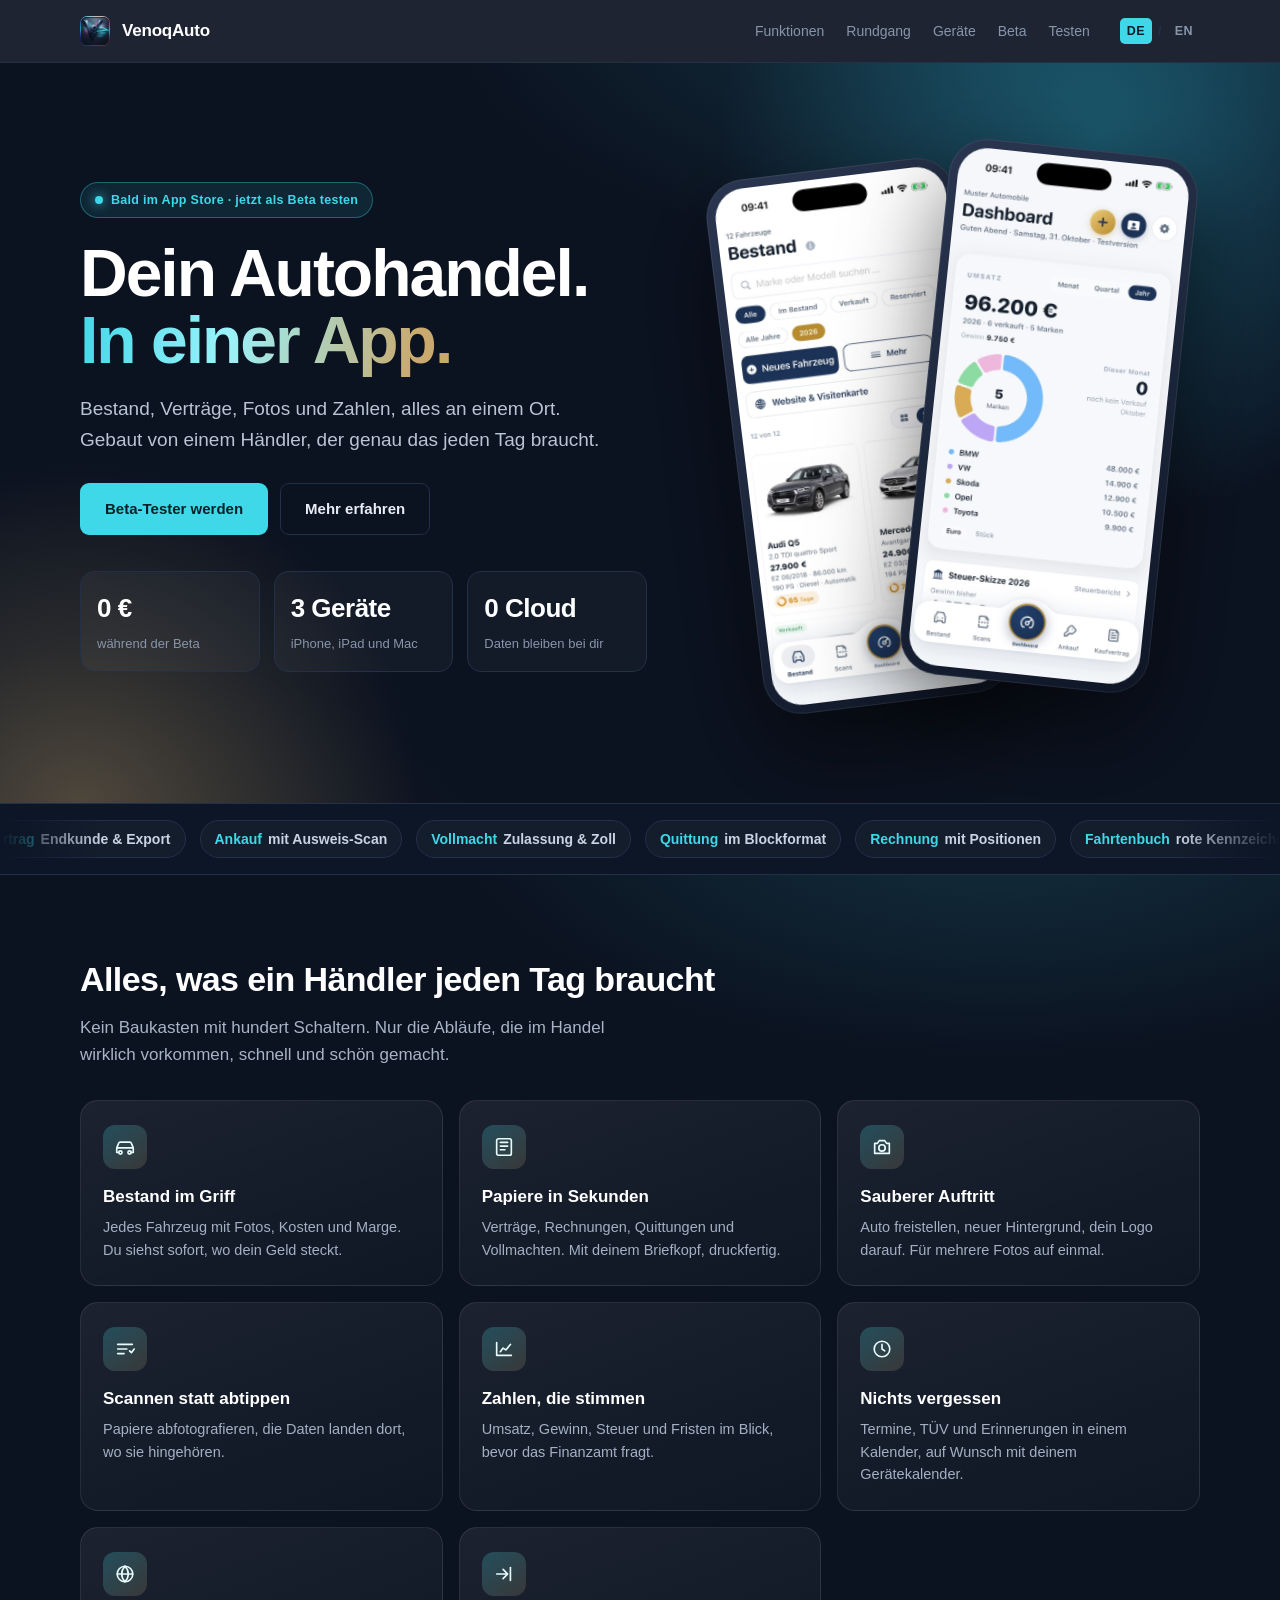
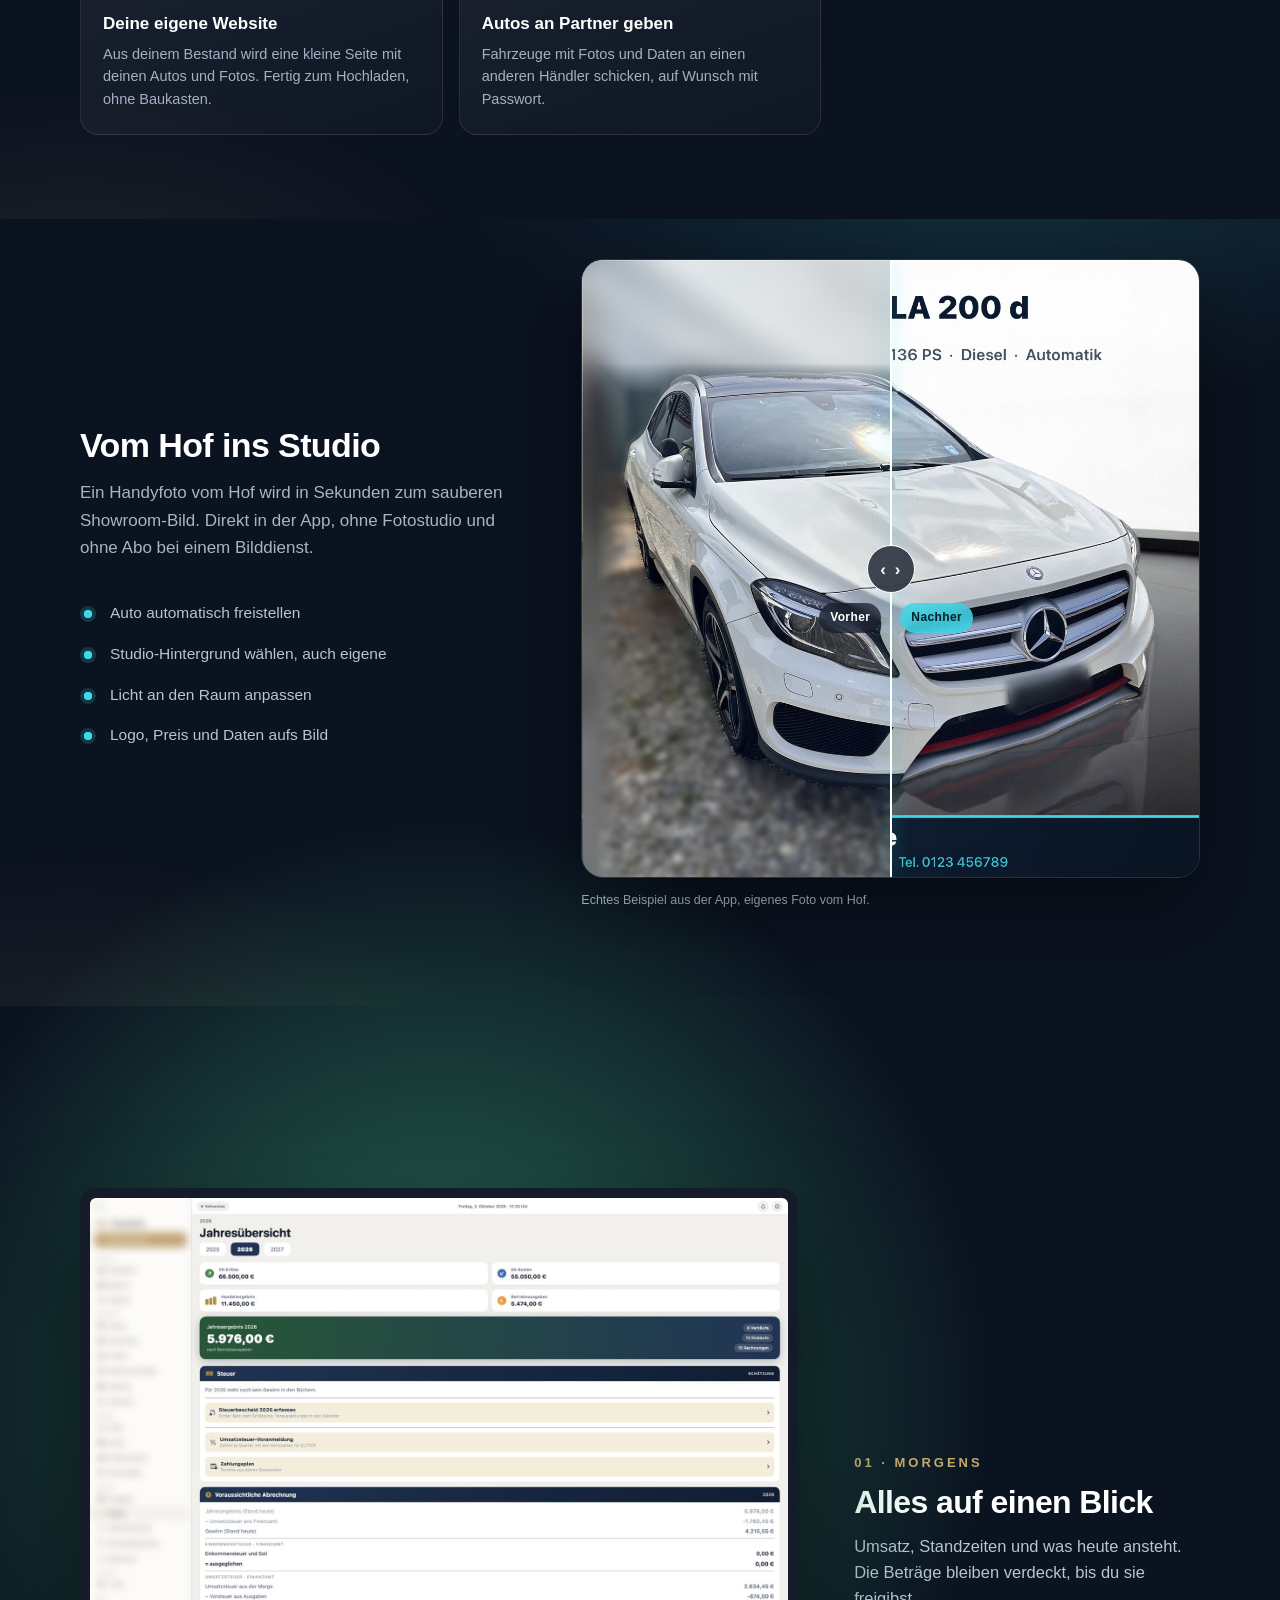
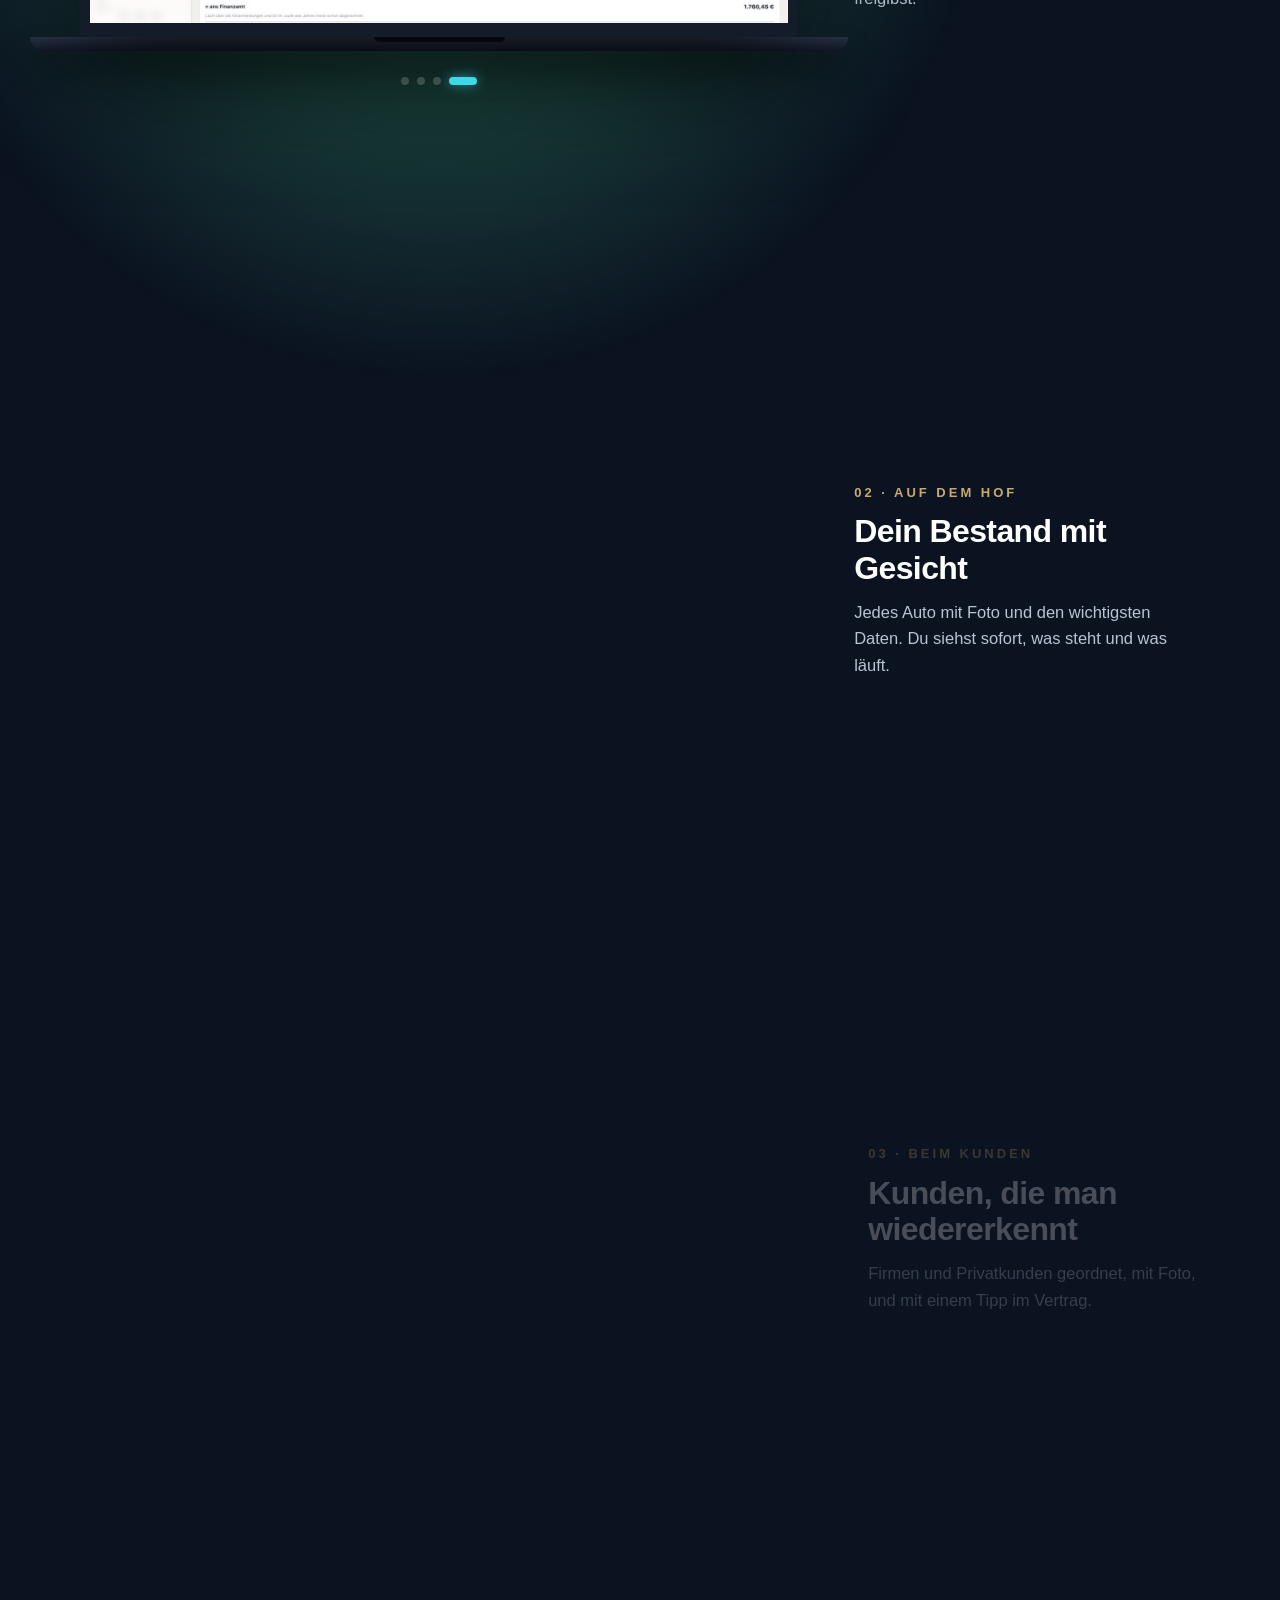
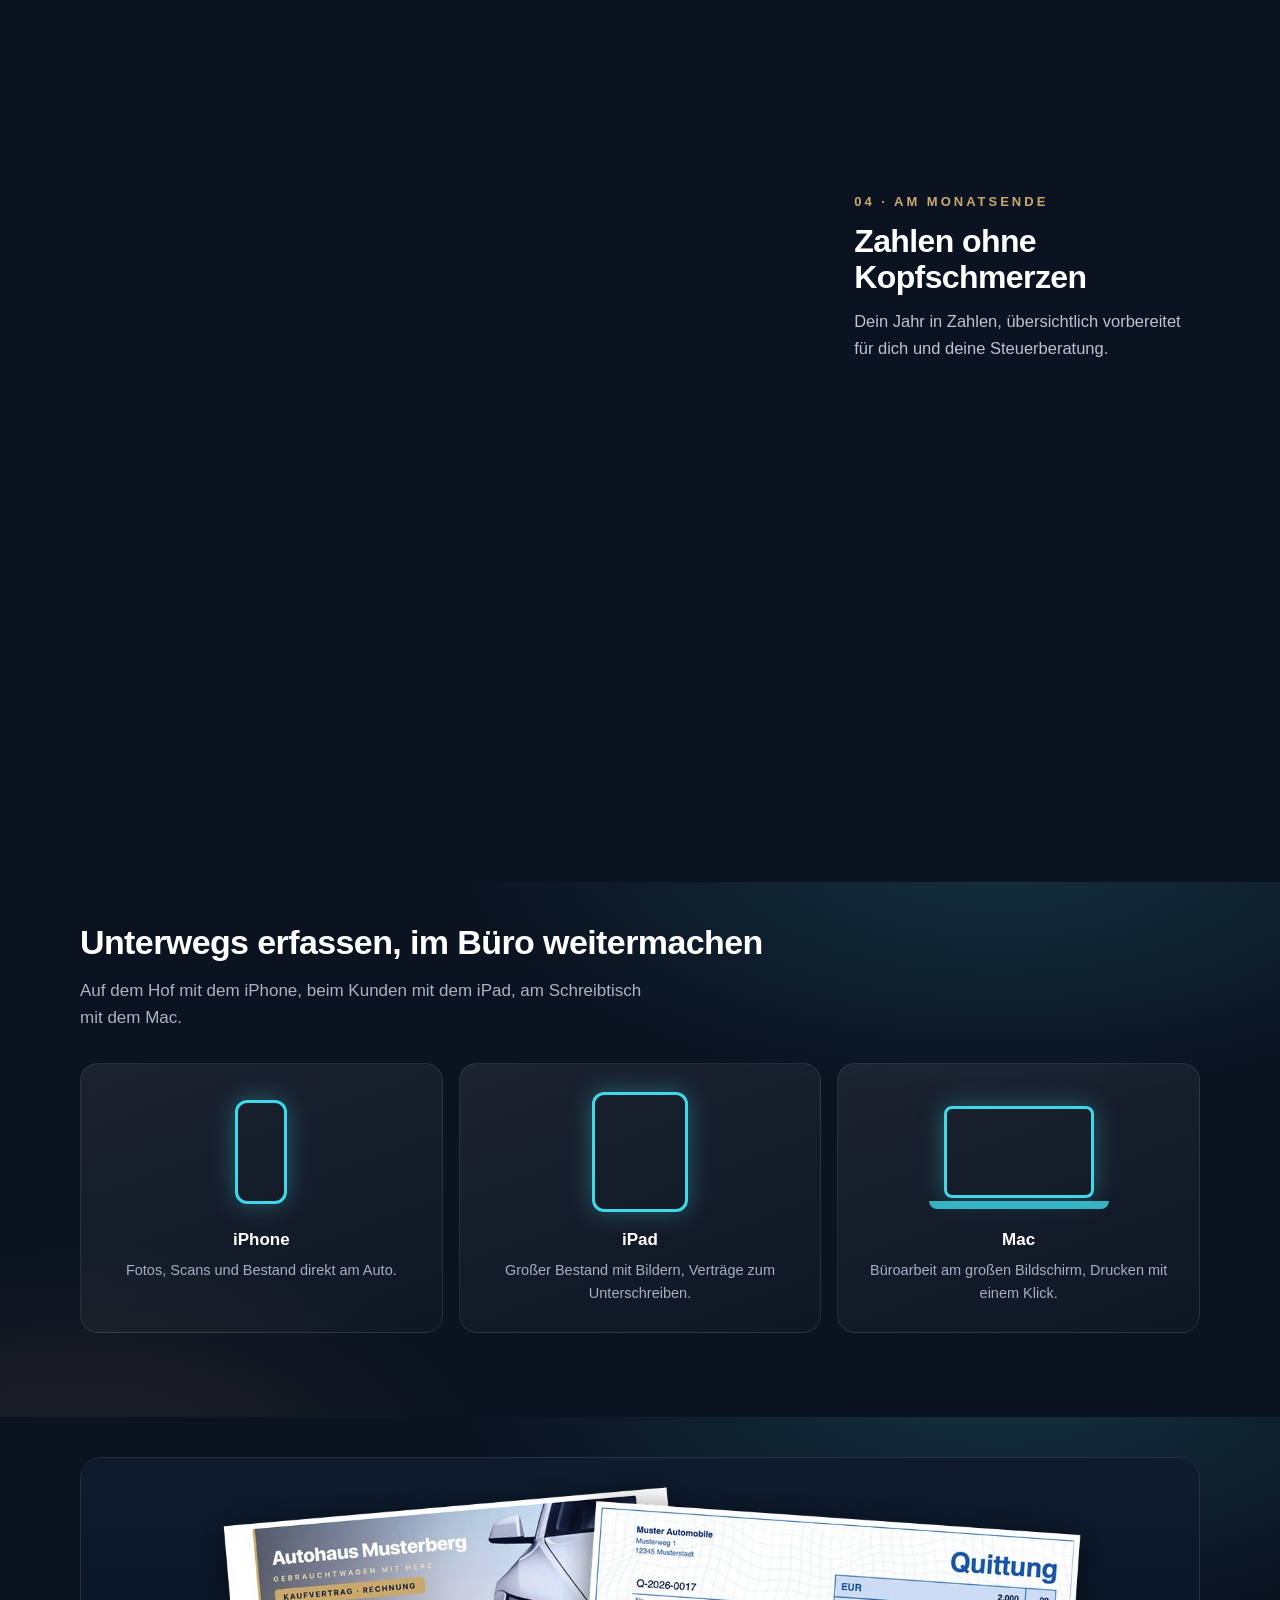
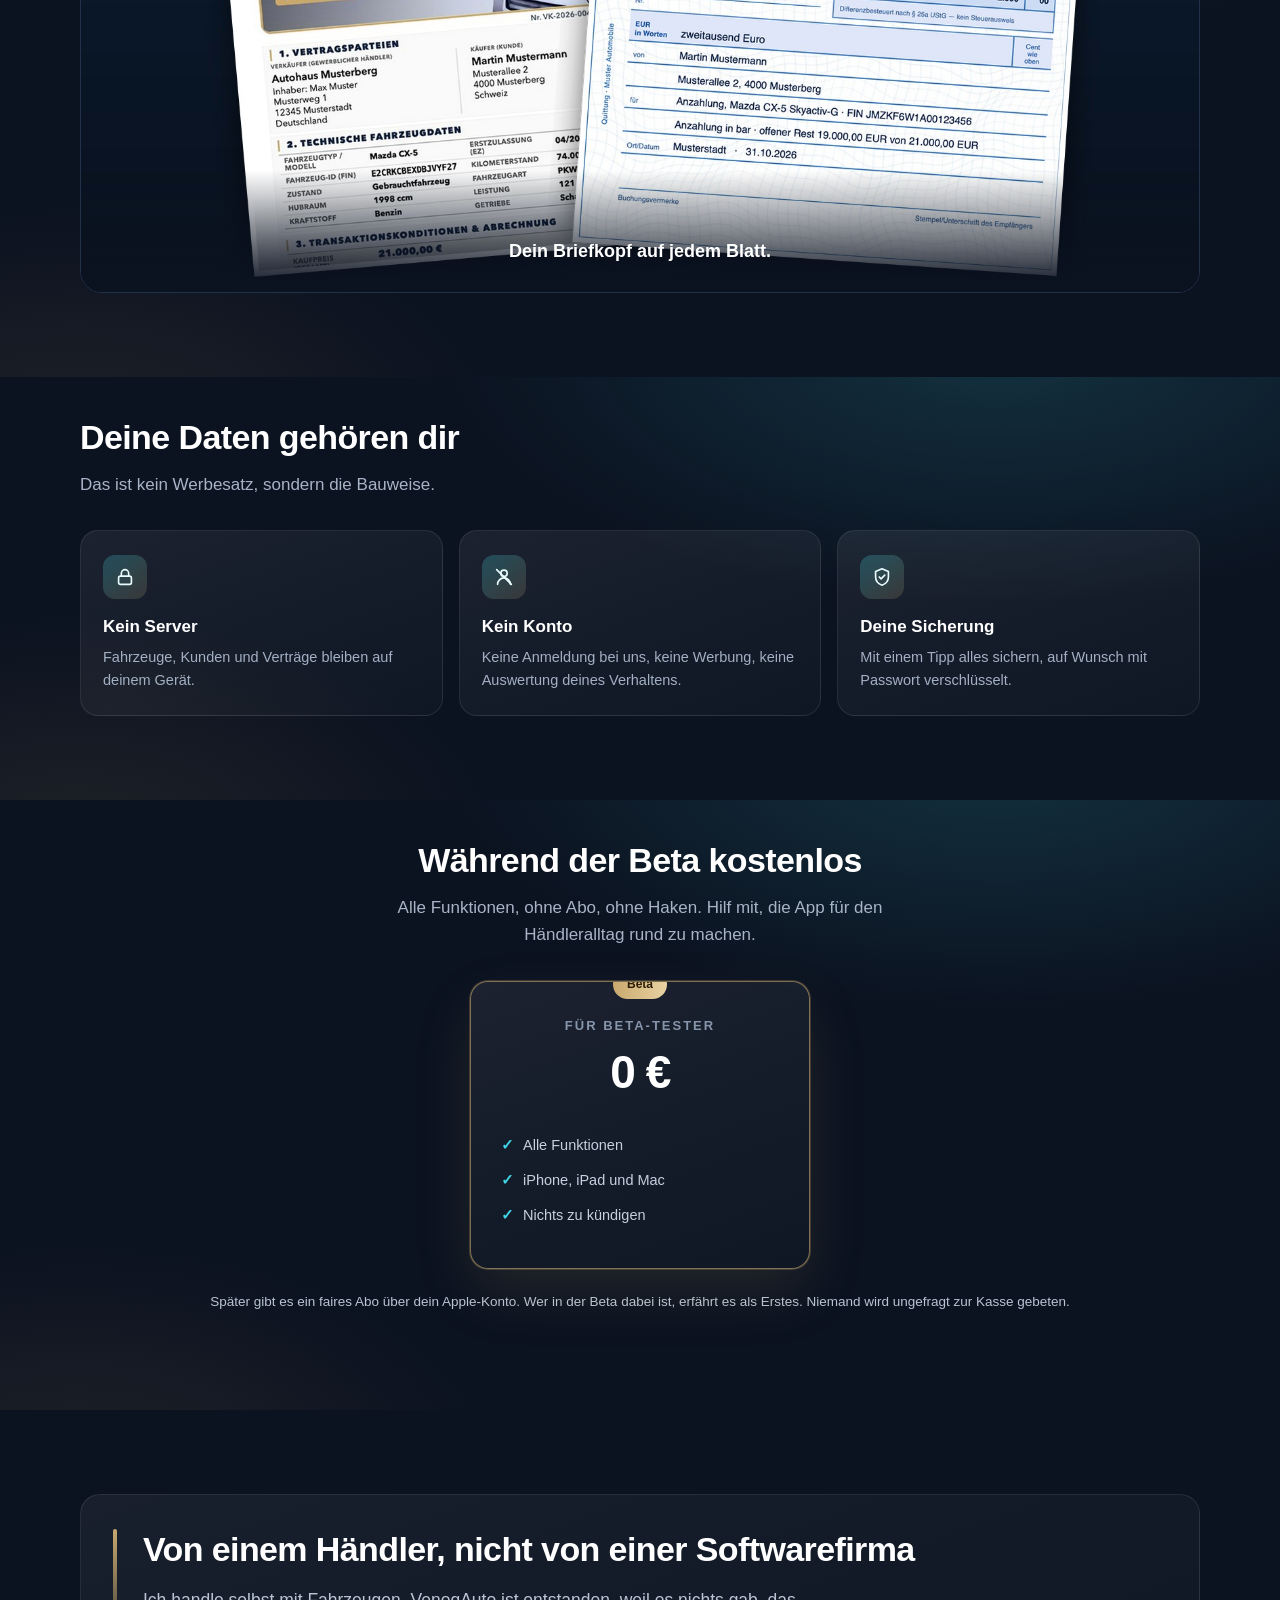
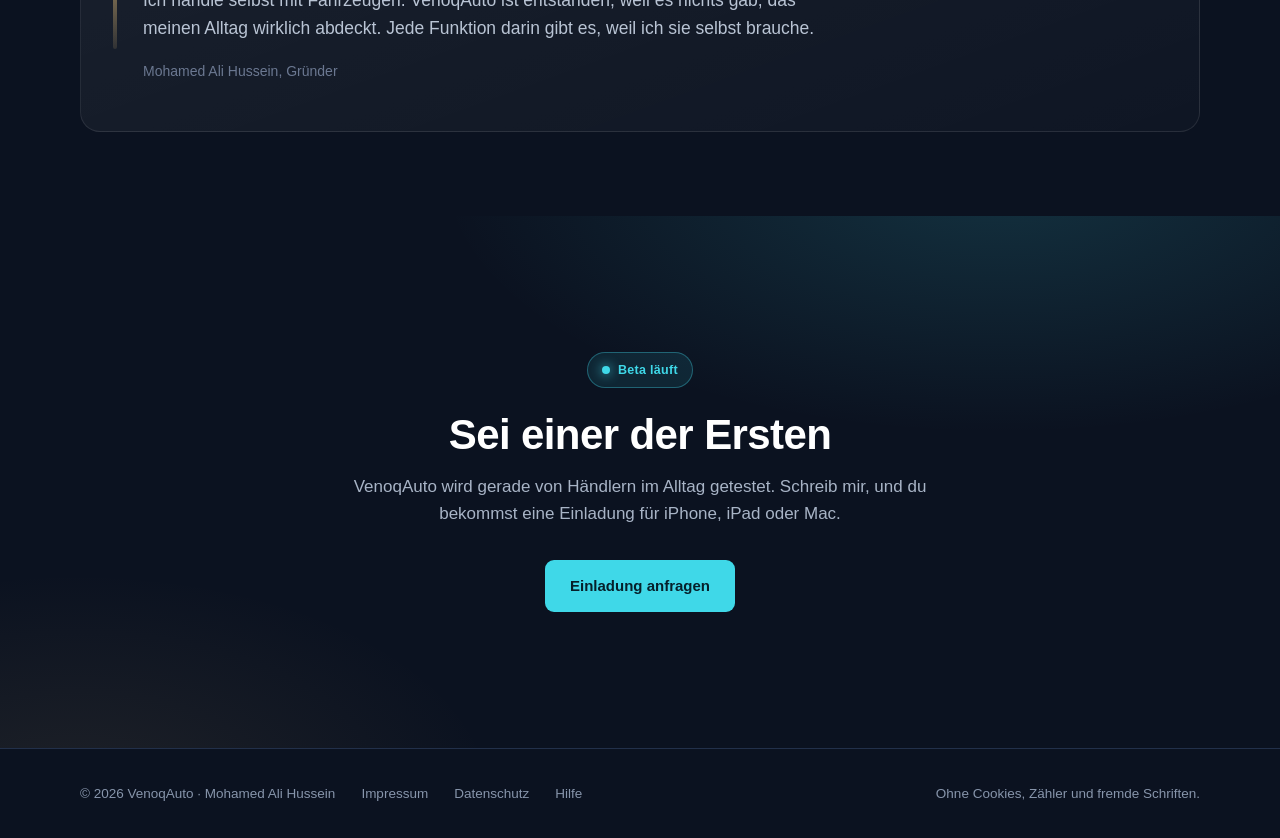
==== commit a251dfd5: "Laufband: Anhalten per Tippen entfernt, nur noch wischen Co-Authored-By: Claude Opus 5.5 <noreply@an" ====
--- a/index.html
+++ b/index.html
@@ -349,7 +349,7 @@
 })();
 </script>
 <script>
-// Laufband (01.11.2026): schneller, mit dem Finger wischen, Tippen haelt an / laeuft weiter
+// Laufband (01.11.2026): schneller, mit dem Finger wischen, laeuft danach von selbst weiter
 (function () {
   var m = document.querySelector('.laufband-maske'), spur = document.querySelector('.laufband-spur');
   if (!m || !spur) return;
@@ -367,11 +367,7 @@
     requestAnimationFrame(lauf);
   }
   function los() { finger = false; warte = Date.now() + 1200; }
-  // Tippen ohne Ziehen haelt an oder laesst weiterlaufen; nach dem Wischen laeuft es weiter
-  m.addEventListener('click', function () {
-    if (gezogen) { gezogen = false; return; }
-    halt = !halt; m.classList.toggle('angehalten', halt);
-  });
+  // Kein Anhalten per Tippen mehr (Wunsch 01.11.): nur wischen, danach laeuft es weiter
   var x0 = null, s0 = 0;
   m.addEventListener('touchstart', function (e) { finger = true; gezogen = false; x0 = e.touches[0].clientX; }, { passive: true });
   m.addEventListener('touchmove', function (e) { if (x0 !== null && Math.abs(e.touches[0].clientX - x0) > 6) gezogen = true; }, { passive: true });
